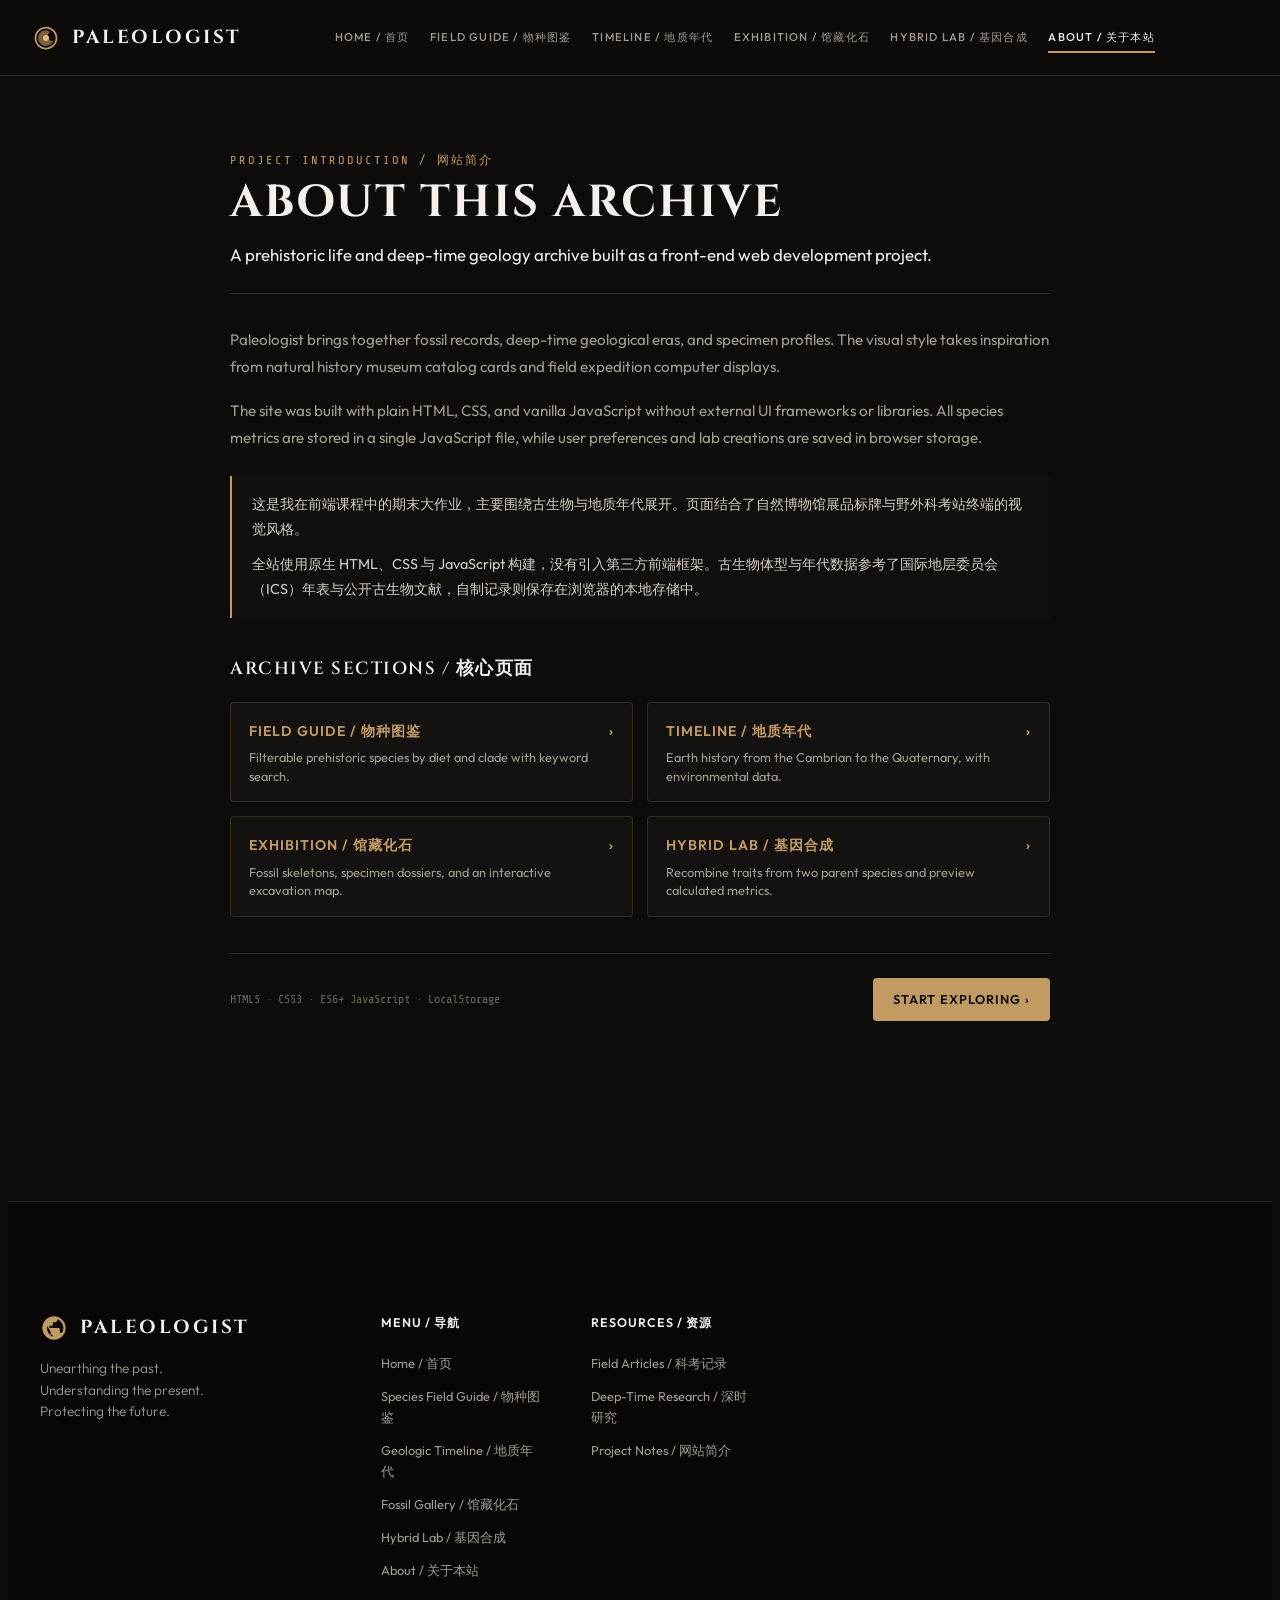
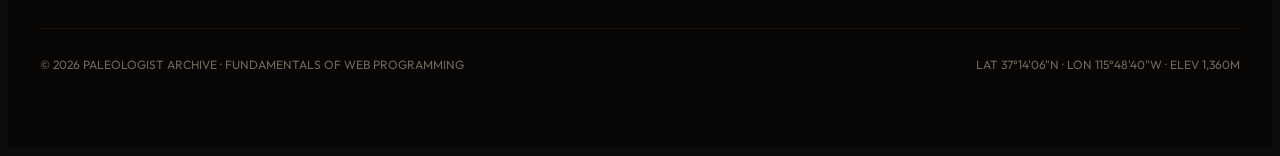
==== about.html @ 62bb0c53 "feat: add about page and update navigation across archive" ====
<!DOCTYPE html>
<html lang="en" data-page="about">
<head>
    <meta charset="UTF-8">
    <meta name="viewport" content="width=device-width, initial-scale=1.0, viewport-fit=cover">
    <meta name="description" content="PALEOLOGIST | About This Archive. A simple introduction to the prehistoric life archive project.">
    <title>PALEOLOGIST | About / 关于本站</title>
    <link rel="preconnect" href="https://fonts.googleapis.com">
    <link rel="preconnect" href="https://fonts.gstatic.com" crossorigin>
    <link href="https://fonts.googleapis.com/css2?family=Cinzel:wght@400;600;700;900&family=Outfit:wght@300;400;500;600;700&family=Share+Tech+Mono&display=swap" rel="stylesheet">
    <link rel="stylesheet" href="assets/css/site.css">
    <script src="assets/js/site.js" defer></script>
    <style>
        .pl-about-wrap {
            max-width: 820px;
            margin: 0 auto;
            padding: 40px 0 60px;
        }

        .pl-about-header {
            margin-bottom: 32px;
            padding-bottom: 24px;
            border-bottom: 1px solid var(--pl-border);
        }

        .pl-about-kicker {
            font-family: var(--font-mono);
            font-size: 0.76rem;
            color: var(--pl-gold);
            letter-spacing: 2px;
            text-transform: uppercase;
            margin-bottom: 8px;
        }

        .pl-about-title {
            font-family: var(--font-display);
            font-size: clamp(2rem, 4vw, 2.8rem);
            font-weight: 700;
            letter-spacing: 2px;
            color: var(--pl-text);
            margin: 0 0 12px;
            line-height: 1.15;
        }

        .pl-about-lead {
            font-family: var(--font-ui);
            font-size: 1.05rem;
            line-height: 1.7;
            color: var(--pl-text);
            margin: 0;
        }

        .pl-about-body {
            font-family: var(--font-ui);
            font-size: 0.95rem;
            line-height: 1.8;
            color: var(--pl-text-muted);
            margin-bottom: 36px;
        }

        .pl-about-body p {
            margin: 0 0 16px;
        }

        .pl-about-body p:last-child {
            margin-bottom: 0;
        }

        .pl-about-zh-block {
            background: rgba(20, 18, 15, 0.6);
            border-left: 2px solid var(--pl-gold);
            padding: 16px 20px;
            margin: 24px 0;
            color: #d6cfc5;
            font-size: 0.9rem;
            line-height: 1.75;
        }

        .pl-about-zh-block p {
            margin: 0 0 10px;
        }

        .pl-about-zh-block p:last-child {
            margin-bottom: 0;
        }

        .pl-about-sections-title {
            font-family: var(--font-display);
            font-size: 1.1rem;
            font-weight: 600;
            letter-spacing: 1.5px;
            color: var(--pl-text);
            margin: 36px 0 16px;
            text-transform: uppercase;
        }

        .pl-about-links-grid {
            display: grid;
            grid-template-columns: repeat(2, 1fr);
            gap: 14px;
            margin-bottom: 36px;
        }

        .pl-about-link-row {
            display: block;
            padding: 16px 18px;
            background: var(--pl-surface);
            border: 1px solid var(--pl-border);
            border-radius: var(--pl-radius-sm);
            text-decoration: none;
            transition: border-color 0.2s ease, background 0.2s ease;
        }

        .pl-about-link-row:hover {
            border-color: var(--pl-gold);
            background: rgba(28, 24, 19, 0.9);
        }

        .pl-about-link-name {
            font-family: var(--font-ui);
            font-size: 0.88rem;
            font-weight: 600;
            color: var(--pl-gold);
            letter-spacing: 1px;
            margin-bottom: 4px;
            display: flex;
            align-items: center;
            justify-content: space-between;
        }

        .pl-about-link-desc {
            font-family: var(--font-ui);
            font-size: 0.8rem;
            color: var(--pl-text-muted);
            line-height: 1.45;
        }

        .pl-about-footnote {
            padding-top: 24px;
            border-top: 1px solid var(--pl-border);
            display: flex;
            justify-content: space-between;
            align-items: center;
            flex-wrap: wrap;
            gap: 16px;
            font-family: var(--font-mono);
            font-size: 0.75rem;
            color: var(--pl-text-dim);
        }

        .pl-about-action {
            display: inline-flex;
            align-items: center;
            gap: 8px;
            font-family: var(--font-ui);
            font-size: 0.8rem;
            font-weight: 600;
            letter-spacing: 1px;
            text-transform: uppercase;
            text-decoration: none;
            color: #0d0c0a;
            background: var(--pl-gold);
            padding: 10px 20px;
            border-radius: var(--pl-radius-sm);
            transition: background 0.2s ease;
        }

        .pl-about-action:hover {
            background: var(--pl-gold-light);
        }

        @media (max-width: 640px) {
            .pl-about-links-grid {
                grid-template-columns: 1fr;
            }
            .pl-about-wrap {
                padding: 24px 0 40px;
            }
        }
    </style>
</head>
<body class="pl-shell">

    <!-- GLOBAL HEADER -->
    <header class="pl-header">
        <div class="pl-header-inner">
            <a href="index.html" class="pl-logo">
                <svg class="pl-logo-icon" width="28" height="28" viewBox="0 0 32 32" fill="none" xmlns="http://www.w3.org/2000/svg">
                    <path d="M16 3C8.82 3 3 8.82 3 16s5.82 13 13 13 13-5.82 13-13S23.18 3 16 3zm0 24c-6.08 0-11-4.92-11-11s4.92-11 11-11 11 4.92 11 11-4.92 11-11 11z" fill="#c29b62"/>
                    <path d="M16 7c-4.97 0-9 4.03-9 9s4.03 9 9 9c3.86 0 7.12-2.44 8.36-5.89-.35.08-.71.13-1.09.13-2.9 0-5.27-2.36-5.27-5.24 0-1.74.85-3.28 2.16-4.23C19.78 8.1 17.98 7 16 7z" fill="#c29b62" opacity="0.6"/>
                    <circle cx="16" cy="16" r="3.5" fill="#e5b869"/>
                </svg>
                <span class="pl-logo-text">PALEOLOGIST</span>
            </a>

            <nav class="pl-nav" id="plNav" aria-label="Primary Navigation">
                <a href="index.html" class="pl-nav-link">HOME / 首页</a>
                <a href="field-guide.html" class="pl-nav-link">FIELD GUIDE / 物种图鉴</a>
                <a href="timescale.html" class="pl-nav-link">TIMELINE / 地质年代</a>
                <a href="gallery.html" class="pl-nav-link">EXHIBITION / 馆藏化石</a>
                <a href="form.html" class="pl-nav-link">HYBRID LAB / 基因合成</a>
                <a href="about.html" class="pl-nav-link active">ABOUT / 关于本站</a>
            </nav>

            <div class="pl-header-actions">
                <button class="pl-menu-toggle" id="plMenuToggle" aria-label="Toggle navigation">
                    <svg width="22" height="22" viewBox="0 0 24 24" fill="none" stroke="currentColor" stroke-width="2">
                        <path d="M3 12h18M3 6h18M3 18h18"/>
                    </svg>
                </button>
            </div>
        </div>
    </header>

    <!-- MAIN CONTENT -->
    <main class="pl-container" style="padding-top: 104px; padding-bottom: 84px;">
        <article class="pl-about-wrap">

            <header class="pl-about-header">
                <div class="pl-about-kicker">PROJECT INTRODUCTION / 网站简介</div>
                <h1 class="pl-about-title">ABOUT THIS ARCHIVE</h1>
                <p class="pl-about-lead">
                    A prehistoric life and deep-time geology archive built as a front-end web development project.
                </p>
            </header>

            <div class="pl-about-body">
                <p>
                    Paleologist brings together fossil records, deep-time geological eras, and specimen profiles. 
                    The visual style takes inspiration from natural history museum catalog cards and field expedition computer displays.
                </p>
                <p>
                    The site was built with plain HTML, CSS, and vanilla JavaScript without external UI frameworks or libraries. 
                    All species metrics are stored in a single JavaScript file, while user preferences and lab creations are saved in browser storage.
                </p>

                <div class="pl-about-zh-block">
                    <p>
                        这是我在前端课程中的期末大作业，主要围绕古生物与地质年代展开。页面结合了自然博物馆展品标牌与野外科考站终端的视觉风格。
                    </p>
                    <p>
                        全站使用原生 HTML、CSS 与 JavaScript 构建，没有引入第三方前端框架。古生物体型与年代数据参考了国际地层委员会（ICS）年表与公开古生物文献，自制记录则保存在浏览器的本地存储中。
                    </p>
                </div>

                <div class="pl-about-sections-title">ARCHIVE SECTIONS / 核心页面</div>

                <div class="pl-about-links-grid">
                    <a href="field-guide.html" class="pl-about-link-row">
                        <div class="pl-about-link-name">
                            <span>FIELD GUIDE / 物种图鉴</span>
                            <span>›</span>
                        </div>
                        <div class="pl-about-link-desc">
                            Filterable prehistoric species by diet and clade with keyword search.
                        </div>
                    </a>

                    <a href="timescale.html" class="pl-about-link-row">
                        <div class="pl-about-link-name">
                            <span>TIMELINE / 地质年代</span>
                            <span>›</span>
                        </div>
                        <div class="pl-about-link-desc">
                            Earth history from the Cambrian to the Quaternary, with environmental data.
                        </div>
                    </a>

                    <a href="gallery.html" class="pl-about-link-row">
                        <div class="pl-about-link-name">
                            <span>EXHIBITION / 馆藏化石</span>
                            <span>›</span>
                        </div>
                        <div class="pl-about-link-desc">
                            Fossil skeletons, specimen dossiers, and an interactive excavation map.
                        </div>
                    </a>

                    <a href="form.html" class="pl-about-link-row">
                        <div class="pl-about-link-name">
                            <span>HYBRID LAB / 基因合成</span>
                            <span>›</span>
                        </div>
                        <div class="pl-about-link-desc">
                            Recombine traits from two parent species and preview calculated metrics.
                        </div>
                    </a>
                </div>

                <div class="pl-about-footnote">
                    <div>
                        HTML5 · CSS3 · ES6+ JavaScript · LocalStorage
                    </div>
                    <a href="field-guide.html" class="pl-about-action">
                        START EXPLORING ›
                    </a>
                </div>
            </div>

        </article>
    </main>

    <!-- GLOBAL FOOTER -->
    <footer class="pl-footer">
        <div class="pl-container">
            <div class="pl-footer-grid">
                <!-- Brand Column -->
                <div class="pl-footer-brand-col">
                    <a class="pl-brand" href="index.html">
                        <svg class="pl-brand-icon" viewBox="0 0 24 24" fill="currentColor">
                            <path d="M12 2C6.48 2 2 6.48 2 12s4.48 10 10 10 10-4.48 10-10S17.52 2 12 2zm1 17.93c-3.95-.49-7-3.85-7-7.93 0-.62.08-1.21.21-1.79L9 15v1c0 1.1.9 2 2 2v1.93zm6.9-2.54c-.26-.81-1-1.39-1.9-1.39h-1v-3c0-.55-.45-1-1-1H8v-2h2c.55 0 1-.45 1-1V7h2c1.1 0 2-.9 2-2v-.41c2.93 1.19 5 4.06 5 7.41 0 2.08-.8 3.97-2.1 5.39z"/>
                        </svg>
                        <span class="pl-brand-name">PALEOLOGIST</span>
                    </a>
                    <p class="pl-footer-tagline">
                        Unearthing the past.<br>
                        Understanding the present.<br>
                        Protecting the future.
                    </p>
                </div>

                <!-- Menu Column -->
                <div>
                    <div class="pl-footer-heading">MENU / 导航</div>
                    <ul class="pl-footer-list">
                        <li><a href="index.html">Home / 首页</a></li>
                        <li><a href="field-guide.html">Species Field Guide / 物种图鉴</a></li>
                        <li><a href="timescale.html">Geologic Timeline / 地质年代</a></li>
                        <li><a href="gallery.html">Fossil Gallery / 馆藏化石</a></li>
                        <li><a href="form.html">Hybrid Lab / 基因合成</a></li>
                        <li><a href="about.html">About / 关于本站</a></li>
                    </ul>
                </div>

                <!-- Resources Column -->
                <div>
                    <div class="pl-footer-heading">RESOURCES / 资源</div>
                    <ul class="pl-footer-list">
                        <li><a href="field-guide.html">Field Articles / 科考记录</a></li>
                        <li><a href="timescale.html">Deep-Time Research / 深时研究</a></li>
                        <li><a href="about.html">Project Notes / 网站简介</a></li>
                    </ul>
                </div>

                <!-- Fossil Art Column -->
                <div class="pl-footer-art-col">
                    <svg class="pl-footer-skull" viewBox="0 0 100 80" fill="none" stroke="currentColor" stroke-width="1.2" stroke-linecap="round" stroke-linejoin="round" style="color:var(--pl-gold);">
                        <path d="M8,34 C6,26 10,18 18,12 C26,7 38,4 50,4 C62,4 72,6 80,12 C88,18 93,28 94,38 L94,42 L8,42 C6,40 6,36 8,34 Z"/>
                        <path d="M92,46 C90,54 84,62 74,68 C64,74 50,76 38,76 C26,76 14,68 8,58 C5,52 5,48 5,46"/>
                        <ellipse cx="60" cy="22" rx="9" ry="10"/>
                        <ellipse cx="38" cy="24" rx="6" ry="8"/>
                        <ellipse cx="80" cy="24" rx="5" ry="7"/>
                        <ellipse cx="16" cy="22" rx="3.5" ry="4.5"/>
                        <path d="M14,42 L16,53 L19,42 L23,55 L27,42 L30,53 L33,42 L37,55 L41,42 L44,52 L47,42"/>
                        <path d="M12,46 L15,36 L18,46 L22,33 L26,46 L30,35 L34,46 L38,34 L42,46 L46,38 L50,46"/>
                        <line x1="68" y1="30" x2="72" y2="42" opacity="0.6"/>
                        <path d="M48,6 C51,2 55,3 58,6" stroke-width="1.6"/>
                        <path d="M93,42 C95,44 95,46 93,46" opacity="0.5"/>
                    </svg>
                </div>
            </div>

            <div class="pl-footer-bottom">
                <span>© 2026 PALEOLOGIST ARCHIVE · FUNDAMENTALS OF WEB PROGRAMMING</span>
                <span>LAT 37°14'06"N · LON 115°48'40"W · ELEV 1,360M</span>
            </div>
        </div>
    </footer>

</body>
</html>
---- assets/css/site.css ----
@import url('https://fonts.googleapis.com/css2?family=Cinzel:wght@400;600;700;900&family=Outfit:wght@300;400;500;600;700&family=Share+Tech+Mono&family=Orbitron:wght@400;700;900&display=swap');

:root{
  --cls-carnivore: #e74c3c;
  --cls-herbivore: #27ae60;
  --cls-pterosaur: #f1c40f;
  --cls-amphibian: #00d2d3;
  --cls-aquatic: #0984e3;
  --cls-cenozoic: #a29bfe;
  --cls-hybrid: #e84393;
}

html, body {
  overflow-x: hidden;
  max-width: 100vw;
}

/* ===== INDEX PAGE ===== */
html[data-page="index"]{
            --bg-deep: #11100d;
            --grid-line: rgba(216, 188, 134, 0.04);
            --ingen-green: #c8a36a;
            --ingen-green-dim: #5a4428;
            --ingen-green-glow: rgba(200, 163, 106, 0.18);
            --ingen-panel: rgba(25, 22, 17, 0.84);
            --ingen-text: #d9c8a0;
            --text-main: #efe7d4;
            --error-red: #a93a2c;
            --error-glow: rgba(169, 58, 44, 0.28);
            --amber: #b9874f;
            --blood: #a13a2d;
            --sage: #71906f;
            --line-soft: rgba(199, 168, 112, 0.18);
        }

        html[data-page="index"] *{ box-sizing: border-box; }
        html[data-page="index"] body{
            margin: 0;
            padding: 0;
            min-height: 100vh;
            color: var(--text-main);
            font-family: 'Share Tech Mono', 'Courier New', monospace;
            overflow-x: hidden;
            background:
                radial-gradient(circle at 72% 12%, rgba(200, 163, 106, 0.13), transparent 24%),
                radial-gradient(circle at 18% 76%, rgba(91, 47, 31, 0.24), transparent 28%),
                linear-gradient(180deg, rgba(17, 16, 13, 0.48), rgba(12, 11, 9, 0.94)),
                #11100d;
        }

        /* CRT scanlines */
        html[data-page="index"] body::after{
            content:''; position:fixed; inset:0; z-index:9999; pointer-events:none;
            background:repeating-linear-gradient(0deg,rgba(0,0,0,0.16) 0,rgba(0,0,0,0.16) 1px,transparent 1px,transparent 3px);
        }
        html[data-page="index"] body::before{
            content:''; position:fixed; inset:0; z-index:9998; pointer-events:none;
            background:
                linear-gradient(var(--grid-line) 1px, transparent 1px),
                linear-gradient(90deg, var(--grid-line) 1px, transparent 1px),
                radial-gradient(ellipse at center, transparent 52%, rgba(0,0,0,0.58) 100%);
            background-size: 42px 42px, 42px 42px, auto;
        }

        html[data-page="index"] .site-shell{
            min-height: 100vh;
            position: relative;
            z-index: 10;
        }
        html[data-page="index"] .site-shell::before{
            content: '';
            position: absolute;
            inset: 0 0 auto 0;
            height: 92vh;
            pointer-events: none;
            background:
                linear-gradient(90deg, rgba(17, 15, 12, 0.96) 0%, rgba(17, 15, 12, 0.66) 38%, rgba(17, 15, 12, 0.3) 64%, rgba(17, 15, 12, 0.9) 100%),
                linear-gradient(180deg, rgba(61, 44, 28, 0.16) 0%, #11100d 100%),
                url("../../assets/images/originals/trex.jpg");
            background-size: cover;
            background-position: center 26%;
            filter: sepia(0.18) saturate(0.88) contrast(1.08) brightness(0.86);
        }
        html[data-page="index"] .site-shell::after{
            content: '';
            position: absolute;
            top: 0;
            right: 28%;
            width: 1px;
            height: 100vh;
            background: linear-gradient(transparent, rgba(200, 163, 106, 0.34), transparent);
            opacity: 0.7;
        }

        html[data-page="index"] .topbar{
            display: flex;
            justify-content: space-between;
            align-items: center;
            gap: 20px;
            width: min(1440px, calc(100vw - 48px));
            margin: 0 auto;
            padding: 24px 0 18px;
            position: relative;
            z-index: 4;
            border-bottom: 1px solid rgba(199, 168, 112, 0.18);
        }
        html[data-page="index"] .brand-mark{
            color: #efe7d4;
            font-family: 'Orbitron', sans-serif;
            font-size: 0.95rem;
            font-weight: 900;
            letter-spacing: 3px;
            text-decoration: none;
            text-transform: uppercase;
        }
        html[data-page="index"] .brand-mark span{ color: var(--ingen-green); }
        html[data-page="index"] .top-links{
            display: flex;
            gap: 10px;
            flex-wrap: wrap;
            justify-content: flex-end;
        }
        html[data-page="index"] .top-links a,
        html[data-page="index"] .ghost-btn,
        html[data-page="index"] .inline-link{
            color: var(--ingen-text);
            border: 1px solid rgba(199, 168, 112, 0.25);
            text-decoration: none;
            padding: 10px 14px;
            font-size: 0.7rem;
            letter-spacing: 2px;
            text-transform: uppercase;
            background: rgba(20, 17, 13, 0.5);
            transition: border-color 0.25s, background 0.25s, color 0.25s, transform 0.25s;
        }
        html[data-page="index"] .top-links a:hover,
        html[data-page="index"] .ghost-btn:hover,
        html[data-page="index"] .inline-link:hover{
            border-color: var(--ingen-green);
            color: #fff6df;
            background: var(--ingen-green-glow);
            transform: translateY(-1px);
        }

        html[data-page="index"] main{
            position: relative;
            z-index: 3;
        }
        html[data-page="index"] .hero-grid{
            width: min(1440px, calc(100vw - 48px));
            min-height: calc(100vh - 86px);
            margin: 0 auto;
            padding: 64px 0 50px;
            display: grid;
            grid-template-columns: minmax(0, 1fr) 420px;
            gap: 44px;
            align-items: center;
            position: relative;
        }
        html[data-page="index"] .hero-copy{
            max-width: 720px;
            padding-top: 22px;
        }
        html[data-page="index"] .eyebrow,
        html[data-page="index"] .section-kicker{
            color: var(--ingen-green);
            font-size: 0.7rem;
            letter-spacing: 3px;
            text-transform: uppercase;
        }
        html[data-page="index"] .hero-title{
            margin: 14px 0 0;
            color: #efe6d0;
            font-family: 'Orbitron', sans-serif;
            font-size: clamp(4.5rem, 10vw, 10.5rem);
            line-height: 0.82;
            letter-spacing: 0;
            text-transform: uppercase;
            text-shadow: 0 0 24px rgba(200, 163, 106, 0.13), 0 12px 50px #000;
        }
        html[data-page="index"] .hero-deck{
            max-width: 560px;
            color: #d3c6aa;
            font-size: 0.98rem;
            line-height: 1.8;
            margin: 24px 0 0;
        }
        html[data-page="index"] .hero-actions{
            display: flex;
            flex-wrap: wrap;
            gap: 12px;
            margin-top: 30px;
        }
        html[data-page="index"] .primary-btn{
            color: #ead9b7;
            background: rgba(20, 17, 13, 0.58);
            border: 1px solid rgba(200, 163, 106, 0.78);
            text-decoration: none;
            padding: 14px 22px;
            font-size: 0.82rem;
            font-weight: bold;
            letter-spacing: 2px;
            text-transform: uppercase;
            box-shadow: inset 0 1px 0 rgba(255, 244, 213, 0.08), 0 0 26px rgba(200, 163, 106, 0.12);
            transition: filter 0.25s, transform 0.25s;
        }
        html[data-page="index"] .hero-actions .primary-btn,
        html[data-page="index"] .hero-actions .ghost-btn{
            flex: 0 1 430px;
            min-height: 72px;
            display: inline-flex;
            align-items: center;
            justify-content: center;
            padding: 0 28px;
            font-size: 0.82rem;
            line-height: 1.2;
            text-align: center;
        }
        html[data-page="index"] .primary-btn:hover,
        html[data-page="index"] .submit-btn:hover{
            filter: brightness(1.08);
            transform: translateY(-1px);
        }
        html[data-page="index"] .hero-feed{
            position: absolute;
            right: 468px;
            bottom: 82px;
            display: grid;
            gap: 10px;
            width: 200px;
            color: rgba(217, 200, 160, 0.84);
            font-size: 0.7rem;
            letter-spacing: 1px;
            text-transform: uppercase;
        }
        html[data-page="index"] .hero-feed span{
            border-left: 1px solid var(--ingen-green);
            padding-left: 12px;
            background: linear-gradient(90deg, rgba(200, 163, 106, 0.08), transparent);
        }

        html[data-page="index"] .archive-strip{
            width: min(1440px, calc(100vw - 48px));
            margin: -22px auto 34px;
            display: grid;
            grid-template-columns: repeat(4, minmax(0, 1fr));
            gap: 10px;
            position: relative;
            z-index: 3;
        }
        html[data-page="index"] .archive-stat{
            min-height: 104px;
            padding: 18px;
            border: 1px solid rgba(199, 168, 112, 0.18);
            background: linear-gradient(135deg, rgba(200, 163, 106, 0.09), rgba(0, 0, 0, 0.24)), rgba(27, 23, 18, 0.86);
        }
        html[data-page="index"] .archive-stat strong{
            display: block;
            color: var(--ingen-green);
            font-family: 'Orbitron', sans-serif;
            font-size: 1.5rem;
            line-height: 1;
            margin-bottom: 12px;
        }
        html[data-page="index"] .archive-stat span{
            color: #b8a985;
            font-size: 0.7rem;
            letter-spacing: 1px;
            text-transform: uppercase;
        }

        html[data-page="index"] .portal-container{
            width: 100%;
            background:
                linear-gradient(135deg, rgba(200, 163, 106, 0.09), transparent 34%),
                rgba(25, 22, 17, 0.9);
            border: 1px solid rgba(200, 163, 106, 0.44);
            box-shadow: 0 0 0 1px rgba(200, 163, 106, 0.05), 0 28px 80px rgba(0, 0, 0, 0.54);
            padding: 30px;
            position: relative;
            z-index: 10;
            transition: all 0.3s;
            backdrop-filter: blur(16px);
        }
        html[data-page="index"] .portal-container::before,
        html[data-page="index"] .portal-container::after{
            content: '';
            position: absolute;
            width: 54px;
            height: 54px;
            pointer-events: none;
        }
        html[data-page="index"] .portal-container::before{
            top: 10px;
            left: 10px;
            border-top: 1px solid var(--ingen-green);
            border-left: 1px solid var(--ingen-green);
        }
        html[data-page="index"] .portal-container::after{
            right: 10px;
            bottom: 10px;
            border-right: 1px solid var(--ingen-green);
            border-bottom: 1px solid var(--ingen-green);
        }
        html[data-page="index"] .portal-header{
            text-align: left;
            margin-bottom: 24px;
            border-bottom: 1px solid rgba(200, 163, 106, 0.24);
            padding-bottom: 18px;
        }
        html[data-page="index"] .portal-logo{
            color: #efe7d4;
            font-family: 'Orbitron', sans-serif;
            font-size: 2rem;
            font-weight: 900;
            letter-spacing: 4px;
            margin-bottom: 7px;
            text-shadow: 0 0 15px var(--ingen-green-glow);
        }
        html[data-page="index"] .portal-logo span{ color: var(--ingen-green); }
        html[data-page="index"] .portal-subtitle{
            color: var(--ingen-text);
            font-size: 0.7rem;
            letter-spacing: 2px;
            line-height: 1.6;
            text-transform: uppercase;
            opacity: 0.78;
        }
        html[data-page="index"] .form-group{
            margin-bottom: 19px;
            position: relative;
        }
        html[data-page="index"] .compact-field{
            margin-bottom: 14px;
        }
        html[data-page="index"] .form-label{
            display: block;
            color: var(--ingen-text);
            font-size: 0.72rem;
            letter-spacing: 1px;
            margin-bottom: 8px;
            text-transform: uppercase;
        }
        html[data-page="index"] .form-input,
        html[data-page="index"] .form-select{
            width: 100%;
            min-height: 46px;
            background: rgba(12, 10, 8, 0.58);
            border: 1px solid rgba(199, 168, 112, 0.22);
            color: #fff6df;
            padding: 12px 14px;
            font-family: inherit;
            font-size: 0.88rem;
            letter-spacing: 1px;
            outline: none;
            transition: border-color 0.3s, box-shadow 0.3s, background 0.3s;
        }
        html[data-page="index"] .form-input:focus,
        html[data-page="index"] .form-select:focus{
            border-color: var(--ingen-green);
            background: rgba(12, 10, 8, 0.76);
            box-shadow: 0 0 16px var(--ingen-green-glow);
        }
        html[data-page="index"] .form-input.input-error{
            border-color: var(--error-red);
            box-shadow: 0 0 12px var(--error-glow);
        }
        html[data-page="index"] .error-message{
            color: var(--error-red);
            display: none;
            font-size: 0.7rem;
            letter-spacing: 1px;
            margin-top: 6px;
            text-transform: uppercase;
        }
        html[data-page="index"] .submit-btn{
            width: 100%;
            margin-top: 12px;
            padding: 16px;
            color: #fff1cc;
            background: linear-gradient(180deg, rgba(61, 42, 27, 0.92), rgba(35, 26, 19, 0.92));
            border: 1px solid rgba(200, 163, 106, 0.78);
            box-shadow: inset 0 1px 0 rgba(255, 244, 213, 0.08), 0 0 24px rgba(200, 163, 106, 0.14);
            cursor: pointer;
            font-family: var(--font-ui);
            font-size: 0.85rem;
            font-weight: 600;
            letter-spacing: 0.12em;
            text-transform: uppercase;
            transition: filter 0.25s, transform 0.25s;
        }

        /* Banner strip */
        html[data-page="index"] .caution-strip{
            background: repeating-linear-gradient(45deg, rgba(84, 57, 26, 0.36), rgba(84, 57, 26, 0.36) 10px, rgba(32, 26, 18, 0.34) 10px, rgba(32, 26, 18, 0.34) 20px);
            border: 1px solid rgba(215, 168, 92, 0.46);
            color: #e7c784;
            padding: 8px 15px;
            font-size: 0.7rem;
            letter-spacing: 2px;
            text-align: center;
            margin-bottom: 24px;
            text-transform: uppercase;
        }

        html[data-page="index"] .specimen-index,
        html[data-page="index"] .era-console,
        html[data-page="index"] .field-panels,
        html[data-page="index"] .closing-cta{
            width: min(1440px, calc(100vw - 48px));
            margin: 0 auto;
            position: relative;
            z-index: 3;
        }
        html[data-page="index"] .section-heading{
            display: flex;
            align-items: end;
            justify-content: space-between;
            gap: 24px;
            margin: 14px 0 22px;
        }
        html[data-page="index"] h2{
            margin: 0;
            color: #efe7d4;
            font-family: 'Orbitron', sans-serif;
            font-size: clamp(2rem, 4.5vw, 5.6rem);
            line-height: 0.95;
            letter-spacing: 0;
            text-transform: uppercase;
        }
        html[data-page="index"] .specimen-index{
            padding: 70px 0 46px;
        }
        html[data-page="index"] .specimen-stage{
            display: grid;
            grid-template-columns: minmax(0, 1.35fr) repeat(2, minmax(0, 0.82fr));
            grid-auto-rows: 270px;
            gap: 12px;
        }
        html[data-page="index"] .specimen-tile{
            border: 1px solid rgba(199, 168, 112, 0.18);
            background: #17130f;
            overflow: hidden;
            position: relative;
        }
        html[data-page="index"] .specimen-tile.large{
            grid-row: span 2;
        }
        html[data-page="index"] .specimen-tile img{
            width: 100%;
            height: 100%;
            object-fit: cover;
            display: block;
            opacity: 0.88;
            filter: sepia(0.16) saturate(0.9) contrast(1.08) brightness(0.88);
            transition: transform 0.5s, opacity 0.5s;
        }
        html[data-page="index"] .specimen-tile.marine img{
            object-fit: contain;
            background: #071018;
        }
        html[data-page="index"] .specimen-tile.marine:hover img{
            transform: none;
        }
        html[data-page="index"] .specimen-tile:hover img{
            transform: scale(1.035);
            opacity: 1;
        }
        html[data-page="index"] .specimen-tile::after{
            content: '';
            position: absolute;
            inset: 0;
            background: linear-gradient(180deg, transparent 42%, rgba(0, 0, 0, 0.86));
            pointer-events: none;
        }
        html[data-page="index"] .specimen-caption{
            position: absolute;
            left: 16px;
            right: 16px;
            bottom: 14px;
            z-index: 2;
            color: #fff3d8;
            text-shadow: 0 2px 12px #000;
            text-transform: uppercase;
        }
        html[data-page="index"] .specimen-caption b{
            display: block;
            font-family: 'Orbitron', sans-serif;
            font-size: 0.96rem;
            letter-spacing: 1px;
            margin-bottom: 5px;
        }
        html[data-page="index"] .specimen-caption span{
            color: #c3b491;
            font-size: 0.7rem;
            letter-spacing: 1px;
        }

        html[data-page="index"] .era-console{
            padding: 56px 0;
        }
        html[data-page="index"] .era-panel{
            min-height: 430px;
            padding: 34px;
            display: grid;
            grid-template-columns: 0.72fr 1fr;
            gap: 34px;
            align-items: center;
            border: 1px solid rgba(199, 168, 112, 0.18);
            background:
                linear-gradient(90deg, rgba(20, 17, 13, 0.94), rgba(20, 17, 13, 0.38)),
                url("../images/generated/timeline-jurassic-v2.webp");
            background-size: cover;
            background-position: center;
        }
        html[data-page="index"] .era-panel p{
            max-width: 430px;
            color: #c9bb99;
            line-height: 1.8;
            margin: 18px 0 26px;
        }
        html[data-page="index"] .era-track{
            display: grid;
            grid-template-columns: repeat(4, minmax(0, 1fr));
            gap: 12px;
        }
        html[data-page="index"] .era-card{
            min-height: 260px;
            display: flex;
            flex-direction: column;
            justify-content: end;
            padding: 18px;
            border: 1px solid rgba(199, 168, 112, 0.18);
            background:
                linear-gradient(180deg, rgba(0, 0, 0, 0.1), rgba(0, 0, 0, 0.82)),
                rgba(28, 23, 17, 0.8);
        }
        html[data-page="index"] .era-card span{
            color: var(--ingen-green);
            font-size: 0.7rem;
            letter-spacing: 1px;
            text-transform: uppercase;
        }
        html[data-page="index"] .era-card b{
            color: #fff3d8;
            font-family: 'Orbitron', sans-serif;
            font-size: 0.9rem;
            line-height: 1.35;
            margin-top: 8px;
            text-transform: uppercase;
        }
        html[data-page="index"] .era-card.active{
            border-color: var(--amber);
            box-shadow: 0 0 28px rgba(185, 135, 79, 0.24);
        }
        html[data-page="index"] .triassic{ background-image: linear-gradient(180deg, rgba(0,0,0,0.18), rgba(0,0,0,0.84)), url("../images/generated/timeline-triassic-v2.webp"); background-size: cover; background-position: center; }
        html[data-page="index"] .jurassic{ background-image: linear-gradient(180deg, rgba(0,0,0,0.18), rgba(0,0,0,0.84)), url("../images/generated/timeline-jurassic-v2.webp"); background-size: cover; background-position: center; }
        html[data-page="index"] .cretaceous{ background-image: linear-gradient(180deg, rgba(0,0,0,0.18), rgba(0,0,0,0.84)), url("../images/generated/timeline-cretaceous-v2.webp"); background-size: cover; background-position: center; }
        html[data-page="index"] .cenozoic{ background-image: linear-gradient(180deg, rgba(0,0,0,0.18), rgba(0,0,0,0.84)), url("../images/generated/timeline-cenozoic-v2.webp"); background-size: cover; background-position: center; }
        html[data-page="index"] .triassic,
        html[data-page="index"] .jurassic,
        html[data-page="index"] .cretaceous,
        html[data-page="index"] .cenozoic{
            background-size: cover, contain;
            background-position: center, center top;
            background-repeat: no-repeat;
            background-color: #15110d;
        }

        html[data-page="index"] .field-panels{
            padding: 50px 0;
            display: grid;
            grid-template-columns: repeat(3, 1fr);
            gap: 14px;
        }
        html[data-page="index"] .field-panel{
            min-height: 180px;
            padding: 22px;
            border: 1px solid rgba(199, 168, 112, 0.18);
            background: linear-gradient(135deg, rgba(200, 163, 106, 0.09), rgba(0, 0, 0, 0.24)), rgba(29, 24, 18, 0.9);
        }
        html[data-page="index"] .field-panel b{
            display: block;
            color: #fff3d8;
            font-family: 'Orbitron', sans-serif;
            font-size: 0.9rem;
            letter-spacing: 1px;
            margin-bottom: 12px;
            text-transform: uppercase;
        }
        html[data-page="index"] .field-panel span{
            color: #bcae8d;
            font-size: 0.78rem;
            line-height: 1.7;
        }
        html[data-page="index"] .accent-panel{
            border-color: rgba(169, 58, 44, 0.48);
            background: linear-gradient(135deg, rgba(169, 58, 44, 0.16), rgba(0, 0, 0, 0.22)), rgba(31, 18, 14, 0.92);
        }

        html[data-page="index"] .closing-cta{
            margin-bottom: 44px;
            min-height: 430px;
            padding: 48px;
            display: flex;
            flex-direction: column;
            justify-content: end;
            border: 1px solid rgba(199, 168, 112, 0.18);
            background:
                linear-gradient(90deg, rgba(20, 17, 13, 0.94), rgba(20, 17, 13, 0.28)),
                url("../../assets/images/originals/mosasaurus.jpg");
            background-size: cover, auto 100%;
            background-position: center, right center;
            background-repeat: no-repeat;
            background-color: #071018;
        }
        html[data-page="index"] .closing-cta h2{
            max-width: 980px;
            margin-top: 14px;
        }

        /* Success screen overlay */
        html[data-page="index"] .access-overlay{
            position: fixed;
            inset: 0;
            background:
                radial-gradient(circle at 24% 32%, rgba(200, 163, 106, 0.14), transparent 30%),
                #000;
            z-index: 2000;
            display: none;
            flex-direction: column;
            justify-content: center;
            align-items: flex-start;
            padding: 80px;
        }
        html[data-page="index"] .access-overlay.active{
            display: flex;
        }
        html[data-page="index"] .access-title{
            font-family: 'Orbitron', sans-serif;
            font-size: 2.5rem;
            font-weight: 900;
            color: var(--ingen-green);
            letter-spacing: 4px;
            margin-bottom: 30px;
            text-shadow: 0 0 30px var(--ingen-green-glow);
            animation: index-textFlicker 1.5s infinite;
        }
        @keyframes index-textFlicker {
            0%, 93%, 100% { opacity: 1; }
            95%, 98% { opacity: 0.45; }
        }
        html[data-page="index"] .boot-console{
            color: var(--ingen-green);
            font-size: 0.85rem;
            line-height: 2.2;
            max-width: 600px;
        }
        html[data-page="index"] .boot-row{
            display: block;
            opacity: 0;
            animation: index-rowFade 0.1s forwards;
        }
        @keyframes index-rowFade { to { opacity: 1; } }
        html[data-page="index"] .cursor{
            display: inline-block;
            width: 8px;
            height: 1.1em;
            background: var(--ingen-green);
            vertical-align: middle;
            margin-left: 5px;
            animation: index-cursorBlink 0.6s infinite;
        }
        @keyframes index-cursorBlink {
            0%, 49% { opacity: 1; }
            50%, 100% { opacity: 0; }
        }

        /* Theme Tint Modifications */
        html[data-page="index"] .theme-amber{
            --ingen-green: #ffb300;
            --ingen-green-dim: #805900;
            --ingen-green-glow: rgba(255,179,0,0.18);
            --ingen-text: #ffe082;
        }
        html[data-page="index"] .theme-red{
            --ingen-green: #ff3333;
            --ingen-green-dim: #800000;
            --ingen-green-glow: rgba(255,51,51,0.18);
            --ingen-text: #ff9999;
        }

        /* Paleo archive redesign */
        @media (max-width: 1100px){
            html[data-page="index"] .hero-grid,
            html[data-page="index"] .era-panel{
                grid-template-columns: 1fr;
            }
            html[data-page="index"] .hero-feed{
                display: none;
            }
            html[data-page="index"] .portal-container{
                max-width: 620px;
            }
            html[data-page="index"] .specimen-stage{
                grid-template-columns: repeat(2, minmax(0, 1fr));
            }
        }
        @media (max-width: 760px){
            html[data-page="index"] .topbar,
            html[data-page="index"] .hero-grid,
            html[data-page="index"] .archive-strip,
            html[data-page="index"] .specimen-index,
            html[data-page="index"] .era-console,
            html[data-page="index"] .field-panels,
            html[data-page="index"] .closing-cta{
                width: min(100vw - 32px, 1440px);
            }
            html[data-page="index"] .topbar{
                align-items: flex-start;
                flex-direction: column;
            }
            html[data-page="index"] .top-links{
                width: 100%;
                justify-content: flex-start;
            }
            html[data-page="index"] .top-links a{
                flex: 1 1 100%;
                text-align: center;
            }
            html[data-page="index"] .hero-grid{
                min-height: auto;
                padding: 44px 0 34px;
            }
            html[data-page="index"] .hero-title{
                font-size: clamp(3.1rem, 17vw, 5.2rem);
            }
            html[data-page="index"] .hero-actions,
            html[data-page="index"] .section-heading{
                align-items: stretch;
                flex-direction: column;
            }
            html[data-page="index"] .primary-btn,
            html[data-page="index"] .ghost-btn,
            html[data-page="index"] .inline-link{
                width: 100%;
                text-align: center;
            }
            html[data-page="index"] .portal-container,
            html[data-page="index"] .era-panel,
            html[data-page="index"] .closing-cta{
                padding: 22px;
            }
            html[data-page="index"] .specimen-stage,
            html[data-page="index"] .era-track,
            html[data-page="index"] .field-panels,
            html[data-page="index"] .archive-strip{
                grid-template-columns: 1fr;
            }
            html[data-page="index"] .specimen-stage{
                grid-auto-rows: 220px;
            }
            html[data-page="index"] .specimen-tile.large{
                grid-row: span 1;
            }
            html[data-page="index"] .era-card{
                min-height: 160px;
            }
            html[data-page="index"] .access-overlay{
                padding: 28px;
            }
            html[data-page="index"] .access-title{
                font-size: 1.6rem;
            }
        }
        @media (prefers-reduced-motion: reduce){
            html[data-page="index"] *, html[data-page="index"] *::before, html[data-page="index"] *::after{
                animation-duration: 0.01ms !important;
                animation-iteration-count: 1 !important;
                transition-duration: 0.01ms !important;
                scroll-behavior: auto !important;
            }
        }

/* ===== GALLERY PAGE ===== */
html:is([data-page="gallery"], [data-page="field-guide"]){
            --bg-deep: #101215;
            --grid-line: rgba(255, 255, 255, 0.03);
            --text-main: #dfe6e9; --card-bg: rgba(20, 22, 26, 0.9); --star-gold: #f1c40f;
        }

        html:is([data-page="gallery"], [data-page="field-guide"]) *{ box-sizing: border-box; }
        html:is([data-page="gallery"], [data-page="field-guide"]) body{
            margin: 0; padding: 0; background-color: var(--bg-deep); color: var(--text-main);
            font-family: 'Share Tech Mono', 'Courier New', monospace;
            min-height: 100vh; overflow-x: hidden;
            background-image: linear-gradient(var(--grid-line) 1px, transparent 1px), linear-gradient(90deg, var(--grid-line) 1px, transparent 1px);
            background-size: 40px 40px;
        }

        /* --- Header --- */
        html:is([data-page="gallery"], [data-page="field-guide"]) .console-header{ position: sticky; top: 0; z-index: 100; background: rgba(16, 18, 21, 0.98); border-bottom: 2px solid var(--cls-hybrid); padding: 15px 30px; box-shadow: 0 10px 30px rgba(0,0,0,0.8); }
        html:is([data-page="gallery"], [data-page="field-guide"]) .back-nav{ margin-bottom: 10px; }
        html:is([data-page="gallery"], [data-page="field-guide"]) .back-btn{ text-decoration: none; color: #666; font-size: 0.8rem; letter-spacing: 2px; border: 1px solid #333; padding: 6px 15px; transition: all 0.3s; display: inline-block; text-transform: uppercase; }
        html:is([data-page="gallery"], [data-page="field-guide"]) .back-btn:hover{ color: #fff; border-color: var(--cls-hybrid); background: rgba(214, 48, 49, 0.1); }
        html:is([data-page="gallery"], [data-page="field-guide"]) .sys-title{ font-size: 1.6rem; letter-spacing: 2px; color: #fff; margin-bottom: 15px;}
        html:is([data-page="gallery"], [data-page="field-guide"]) .sys-title span{ color: var(--cls-hybrid); font-weight: bold; }

        html:is([data-page="gallery"], [data-page="field-guide"]) .tools-row{ display: flex; gap: 15px; margin-bottom: 15px; }
        html:is([data-page="gallery"], [data-page="field-guide"]) .search-box{ flex: 1; background: rgba(0,0,0,0.5); border: 1px solid #444; color: #fff; padding: 10px 15px; font-family: inherit; font-size: 1rem; }
        html:is([data-page="gallery"], [data-page="field-guide"]) .sort-select{ background: #000; color: #fff; border: 1px solid #444; padding: 0 15px; font-family: inherit; cursor: pointer; }
        
        html:is([data-page="gallery"], [data-page="field-guide"]) .filter-group{ display: flex; gap: 8px; flex-wrap: wrap; }
        html:is([data-page="gallery"], [data-page="field-guide"]) .filter-btn{ background: rgba(255,255,255,0.05); border: 1px solid #444; color: #aaa; padding: 6px 14px; font-size: 0.85rem; cursor: pointer; border-radius: 4px; transition: 0.2s; }
        html:is([data-page="gallery"], [data-page="field-guide"]) .filter-btn.active{ color: #fff; border-color: #fff; box-shadow: 0 0 15px rgba(255,255,255,0.2); background: #333; }

        /* --- Sections --- */
        html:is([data-page="gallery"], [data-page="field-guide"]) .section-wrapper{ padding: 0 30px 40px 30px; }
        html:is([data-page="gallery"], [data-page="field-guide"]) .section-wrapper.hidden-section{ display: none !important; }
        html:is([data-page="gallery"], [data-page="field-guide"]) .section-title{ font-size: 1.4rem; border-left: 5px solid #fff; padding: 10px 15px; margin: 30px 0 20px 0; text-transform: uppercase; background: linear-gradient(90deg, rgba(255,255,255,0.05), transparent); }
        html:is([data-page="gallery"], [data-page="field-guide"]) .grid{ display: grid; grid-template-columns: repeat(auto-fill, minmax(260px, 1fr)); gap: 20px; }

        /* --- Card Styles --- */
        html:is([data-page="gallery"], [data-page="field-guide"]) .card{ background: var(--card-bg); border: 1px solid #333; height: 360px; display: flex; flex-direction: column; cursor: pointer; overflow: hidden; transition: 0.2s; position: relative; }
        html:is([data-page="gallery"], [data-page="field-guide"]) .card:hover{ transform: translateY(-5px); border-color: #777; box-shadow: 0 10px 30px rgba(0,0,0,0.5); }
        html:is([data-page="gallery"], [data-page="field-guide"]) .card.hidden{ display: none !important; }
        html:is([data-page="gallery"], [data-page="field-guide"]) .card-vis{ height: 60%; background: #000; display: flex; align-items: center; justify-content: center; border-bottom: 4px solid #333; position: relative; }
        html:is([data-page="gallery"], [data-page="field-guide"]) .card-img{ width: 100%; height: 100%; object-fit: contain; }
        html:is([data-page="gallery"], [data-page="field-guide"]) .class-icon{ position: absolute; top: 0; left: 0; padding: 5px 10px; font-size: 0.8rem; font-weight: bold; border-bottom: 1px solid #fff; border-right: 1px solid #fff; z-index: 2; }
        html:is([data-page="gallery"], [data-page="field-guide"]) .card-data{ padding: 15px; flex-grow: 1; display: flex; flex-direction: column; justify-content: space-between; }
        html:is([data-page="gallery"], [data-page="field-guide"]) .spec-code{ font-size: 0.7rem; color: #666; }
        html:is([data-page="gallery"], [data-page="field-guide"]) .spec-name{ font-size: 1.4rem; color: #fff; font-weight: bold; text-transform: uppercase; line-height: 1; margin: 5px 0; }
        html:is([data-page="gallery"], [data-page="field-guide"]) .spec-cn{ font-size: 0.85rem; color: #999; }
        html:is([data-page="gallery"], [data-page="field-guide"]) .spec-stats{ display: flex; justify-content: space-between; border-top: 1px solid rgba(255,255,255,0.1); padding-top: 10px; font-size: 0.7rem; color: #aaa; }

        /* --- Footer (Page Number) --- */
        html:is([data-page="gallery"], [data-page="field-guide"]) .page-footer{ position: fixed; bottom: 20px; right: 30px; font-size: 0.85rem; color: #444; letter-spacing: 2px; z-index: 50; pointer-events: none; text-transform: uppercase; }
        html:is([data-page="gallery"], [data-page="field-guide"]) .page-footer span{ color: #888; font-weight: bold; margin-left: 8px; }

        /* --- Modal & Alert --- */
        html:is([data-page="gallery"], [data-page="field-guide"]) .modal-overlay{ position: fixed; top: 0; left: 0; width: 100%; height: 100%; background: rgba(0,0,0,0.92); z-index: 1000; display: none; justify-content: center; align-items: center; backdrop-filter: blur(10px); }
        html:is([data-page="gallery"], [data-page="field-guide"]) .modal-overlay.active{ display: flex; }
        html:is([data-page="gallery"], [data-page="field-guide"]) .modal-window{ width: 1000px; max-height: 90vh; background: #0a0a0a; border: 1px solid #444; display: flex; overflow: hidden; position: relative; }
        html:is([data-page="gallery"], [data-page="field-guide"]) .modal-vis{ flex: 4; background: #000; display: flex; align-items: center; justify-content: center; border-right: 1px solid #333; }
        html:is([data-page="gallery"], [data-page="field-guide"]) .modal-img{ width: 100%; height: 100%; object-fit: contain; }
        html:is([data-page="gallery"], [data-page="field-guide"]) .modal-info{ flex: 3; padding: 40px; overflow-y: auto; }
        html:is([data-page="gallery"], [data-page="field-guide"]) .alert-screen{ position: fixed; top: 0; left: 0; width: 100%; height: 100%; background: rgba(214, 48, 49, 0.95); z-index: 2000; display: none; flex-direction: column; justify-content: center; align-items: center; text-align: center; animation: gallery-flashRed 1s infinite; }
        @keyframes gallery-flashRed { 0%, 100% { background: rgba(214, 48, 49, 0.9); } 50% { background: rgba(100, 0, 0, 0.9); } }

        /* Class Colors Application */
        html:is([data-page="gallery"], [data-page="field-guide"]) .card[data-class="hybrid"]{ border-top: 3px solid var(--cls-hybrid); } html:is([data-page="gallery"], [data-page="field-guide"]) .card[data-class="hybrid"] .class-icon{ background: var(--cls-hybrid); color: #fff; }
        html:is([data-page="gallery"], [data-page="field-guide"]) .card[data-class="carnivore"]{ border-top: 3px solid var(--cls-carnivore); } html:is([data-page="gallery"], [data-page="field-guide"]) .card[data-class="carnivore"] .class-icon{ background: var(--cls-carnivore); color: #fff; }
        html:is([data-page="gallery"], [data-page="field-guide"]) .card[data-class="herbivore"]{ border-top: 3px solid var(--cls-herbivore); } html:is([data-page="gallery"], [data-page="field-guide"]) .card[data-class="herbivore"] .class-icon{ background: var(--cls-herbivore); color: #fff; }
        html:is([data-page="gallery"], [data-page="field-guide"]) .card[data-class="pterosaur"]{ border-top: 3px solid var(--cls-pterosaur); } html:is([data-page="gallery"], [data-page="field-guide"]) .card[data-class="pterosaur"] .class-icon{ background: var(--cls-pterosaur); color: #000; }
        html:is([data-page="gallery"], [data-page="field-guide"]) .card[data-class="amphibian"]{ border-top: 3px solid var(--cls-amphibian); } html:is([data-page="gallery"], [data-page="field-guide"]) .card[data-class="amphibian"] .class-icon{ background: var(--cls-amphibian); color: #000; }
        html:is([data-page="gallery"], [data-page="field-guide"]) .card[data-class="aquatic"]{ border-top: 3px solid var(--cls-aquatic); } html:is([data-page="gallery"], [data-page="field-guide"]) .card[data-class="aquatic"] .class-icon{ background: var(--cls-aquatic); color: #fff; }
        html:is([data-page="gallery"], [data-page="field-guide"]) .card[data-class="cenozoic"]{ border-top: 3px solid var(--cls-cenozoic); } html:is([data-page="gallery"], [data-page="field-guide"]) .card[data-class="cenozoic"] .class-icon{ background: var(--cls-cenozoic); color: #000; }

    /* ── INGEN TERMINAL REDESIGN ──────────────────── */
    html:is([data-page="gallery"], [data-page="field-guide"]){
      --ingen-green: var(--ingen-green);
      --ingen-green-dim: var(--ingen-green-dim);
      --ingen-green-glow: var(--ingen-green-glow);
      --ingen-panel: #080b0d;
      --ingen-text: #a8d5a8;
      --ingen-text-dim: #3a5a3a;
      --ct-open:   #27ae60;
      --ct-fence:  #f1c40f;
      --ct-bunker: #e67e22;
      --ct-class:  #d63031;
    }

    /* CRT scanlines */
    html:is([data-page="gallery"], [data-page="field-guide"]) body::after{
      content:''; position:fixed; inset:0; z-index:9999; pointer-events:none;
      background:repeating-linear-gradient(0deg,rgba(0,0,0,0.15) 0,rgba(0,0,0,0.15) 1px,transparent 1px,transparent 3px);
    }
    html:is([data-page="gallery"], [data-page="field-guide"]) body::before{
      content:''; position:fixed; inset:0; z-index:9998; pointer-events:none;
      background:radial-gradient(ellipse at center, transparent 55%, rgba(0,0,0,0.55) 100%);
    }

    /* Boot overlay */
    html:is([data-page="gallery"], [data-page="field-guide"]) #boot-overlay{
      position:fixed; inset:0; z-index:8000; background:#000;
      display:flex; flex-direction:column; justify-content:center; align-items:flex-start;
      padding:80px; transition:opacity 0.8s;
    }
    html:is([data-page="gallery"], [data-page="field-guide"]) #boot-overlay.fade-out{ opacity:0; pointer-events:none; }
    html:is([data-page="gallery"], [data-page="field-guide"]) .boot-logo{
      font-family:'Orbitron',sans-serif; font-size:2.4rem; font-weight:900;
      color:var(--ingen-green); letter-spacing:4px; margin-bottom:36px;
      text-shadow:0 0 30px var(--ingen-green-glow);
    }
    html:is([data-page="gallery"], [data-page="field-guide"]) .boot-logo span{ color:#fff; }
    html:is([data-page="gallery"], [data-page="field-guide"]) #boot-text{ font-size:0.85rem; color:var(--ingen-green); line-height:2.2; max-width:600px; }
    html:is([data-page="gallery"], [data-page="field-guide"]) .boot-line{ display:block; opacity:0; animation:gallery-bootFade 0.1s forwards; }
    @keyframes gallery-bootFade { to { opacity:1; } }
    html:is([data-page="gallery"], [data-page="field-guide"]) #boot-cursor{
      display:inline-block; width:9px; height:1em; background:var(--ingen-green);
      vertical-align:middle; margin-left:4px; animation:gallery-cursorBlink 0.6s infinite;
    }
    @keyframes gallery-cursorBlink { 0%,49%{opacity:1} 50%,100%{opacity:0} }

    /* CLEARANCE BANNER */
    html:is([data-page="gallery"], [data-page="field-guide"]) .clearance-banner{
      background:repeating-linear-gradient(45deg,#1a0000 0,#1a0000 8px,#2a0000 8px,#2a0000 16px);
      border-bottom:2px solid #d63031; padding:6px 30px;
      display:flex; align-items:center; justify-content:space-between;
    }
    html:is([data-page="gallery"], [data-page="field-guide"]) .clearance-text{ font-size:0.7rem; letter-spacing:3px; color:#d63031; font-weight:bold; }
    html:is([data-page="gallery"], [data-page="field-guide"]) .clearance-id{ font-size:0.7rem; color:#7a2222; letter-spacing:2px; }

    /* PADDOCK STATUS SIDEBAR */
    html:is([data-page="gallery"], [data-page="field-guide"]) #paddock-board{
      position:fixed; right:0; top:0; width:220px; height:100vh;
      background:rgba(5,7,8,0.98); border-left:1px solid #0d1f0d;
      z-index:400; display:flex; flex-direction:column; overflow:hidden;
    }
    html:is([data-page="gallery"], [data-page="field-guide"]) .paddock-header{
      background:var(--ingen-green-glow); border-bottom:1px solid var(--ingen-green-dim);
      padding:12px 14px; font-family:'Orbitron',sans-serif;
      font-size: 0.7rem; font-weight:700; color:var(--ingen-green); letter-spacing:2px;
    }
    html:is([data-page="gallery"], [data-page="field-guide"]) .paddock-header .ph-sub{ font-size:0.7rem; color:#3a5a3a; margin-top:3px; }
    html:is([data-page="gallery"], [data-page="field-guide"]) .paddock-list{ flex:1; overflow-y:auto; padding:6px 0; }
    html:is([data-page="gallery"], [data-page="field-guide"]) .paddock-list::-webkit-scrollbar{ width:3px; }
    html:is([data-page="gallery"], [data-page="field-guide"]) .paddock-list::-webkit-scrollbar-thumb{ background:var(--ingen-green-dim); }
    html:is([data-page="gallery"], [data-page="field-guide"]) .paddock-item{
      padding:9px 14px; border-bottom:1px solid var(--ingen-green-glow); transition:background 0.3s;
    }
    html:is([data-page="gallery"], [data-page="field-guide"]) .paddock-item.breach{ animation:gallery-breachPulse 1s infinite; }
    @keyframes gallery-breachPulse { 0%,100%{background:rgba(214,48,49,0.08)} 50%{background:rgba(214,48,49,0.2)} }
    html:is([data-page="gallery"], [data-page="field-guide"]) .pi-top{ display:flex; align-items:center; gap:8px; margin-bottom:3px; }
    html:is([data-page="gallery"], [data-page="field-guide"]) .pi-led{
      width:7px; height:7px; border-radius:50%;
      background:var(--ingen-green); box-shadow:0 0 6px var(--ingen-green); flex-shrink:0;
      transition:all 0.3s;
    }
    html:is([data-page="gallery"], [data-page="field-guide"]) .paddock-item.breach .pi-led{
      background:#d63031; box-shadow:0 0 8px #d63031;
      animation:gallery-ledFlash 0.5s infinite;
    }
    @keyframes gallery-ledFlash { 0%,100%{opacity:1} 50%{opacity:0.2} }
    html:is([data-page="gallery"], [data-page="field-guide"]) .pi-name{ font-size:0.7rem; color:#a8d5a8; letter-spacing:1px; line-height:1.3; }
    html:is([data-page="gallery"], [data-page="field-guide"]) .pi-status{ font-size:0.7rem; letter-spacing:2px; color:var(--ingen-green); padding-left:15px; }
    html:is([data-page="gallery"], [data-page="field-guide"]) .paddock-item.breach .pi-status{ color:#d63031; font-weight:bold; }
    html:is([data-page="gallery"], [data-page="field-guide"]) .paddock-time{ font-size: 0.7rem; color:#3a5a3a; letter-spacing:1px; padding-left:15px; margin-top:2px; }
    html:is([data-page="gallery"], [data-page="field-guide"]) .paddock-footer{ border-top:1px solid var(--ingen-green-dim); padding:10px 14px; }
    html:is([data-page="gallery"], [data-page="field-guide"]) .system-clock{ font-size:0.7rem; color:#3a5a3a; letter-spacing:1px; text-align:center; }
    html:is([data-page="gallery"], [data-page="field-guide"]) .system-clock span{ color:var(--ingen-green); }

    /* PAGE WRAP */
    html:is([data-page="gallery"], [data-page="field-guide"]) .page-wrap{ margin-right:220px; }
    @media(max-width:1100px){ html:is([data-page="gallery"], [data-page="field-guide"]) #paddock-board{display:none;} html:is([data-page="gallery"], [data-page="field-guide"]) .page-wrap{margin-right:0;} }

    /* CONTAINMENT BADGES on cards */
    html:is([data-page="gallery"], [data-page="field-guide"]) .containment-badge{
      display:inline-block; font-size: 0.7rem; letter-spacing:1px;
      padding:2px 7px; border:1px solid; margin-top:5px; border-radius:2px;
    }
    html:is([data-page="gallery"], [data-page="field-guide"]) .ct-open{ color:#27ae60; border-color:#27ae60; background:rgba(39,174,96,0.07); }
    html:is([data-page="gallery"], [data-page="field-guide"]) .ct-fence{ color:#f1c40f; border-color:#f1c40f; background:rgba(241,196,15,0.07); }
    html:is([data-page="gallery"], [data-page="field-guide"]) .ct-bunker{ color:#e67e22; border-color:#e67e22; background:rgba(230,126,34,0.07); }
    html:is([data-page="gallery"], [data-page="field-guide"]) .ct-class{ color:#d63031; border-color:#d63031; background:rgba(214,48,49,0.07); animation:gallery-classFlicker 3s infinite; }
    @keyframes gallery-classFlicker { 0%,93%,100%{opacity:1} 95%,99%{opacity:0.5} }

    /* DNA scan hover */
    html:is([data-page="gallery"], [data-page="field-guide"]) .dna-overlay{
      position:absolute; bottom:0; left:0; right:0; padding:5px 8px;
      font-size: 0.7rem; color:var(--ingen-green-glow); letter-spacing:1px; line-height:1.8;
      background:linear-gradient(to top,rgba(0,0,0,0.85),transparent);
      opacity:0; transition:opacity 0.35s; pointer-events:none; word-break:break-all;
    }
    html:is([data-page="gallery"], [data-page="field-guide"]) .card:hover .dna-overlay{ opacity:1; }

    /* CARD enhancements */
    html:is([data-page="gallery"], [data-page="field-guide"]) .card[data-containment="open"]{ border-top-color:#27ae60; }
    html:is([data-page="gallery"], [data-page="field-guide"]) .card[data-containment="fence"]{ border-top-color:#f1c40f; }
    html:is([data-page="gallery"], [data-page="field-guide"]) .card[data-containment="bunker"]{ border-top-color:#e67e22; }
    html:is([data-page="gallery"], [data-page="field-guide"]) .card[data-containment="class"]{ border-top-color:#d63031; animation:gallery-cardThreat 4s infinite; }
    @keyframes gallery-cardThreat { 0%,100%{box-shadow:none} 50%{box-shadow:0 0 15px rgba(214,48,49,0.18)} }
    html:is([data-page="gallery"], [data-page="field-guide"]) .card:hover[data-containment="open"]{ box-shadow:0 8px 25px rgba(39,174,96,0.12); }
    html:is([data-page="gallery"], [data-page="field-guide"]) .card:hover[data-containment="fence"]{ box-shadow:0 8px 25px rgba(241,196,15,0.12); }
    html:is([data-page="gallery"], [data-page="field-guide"]) .card:hover[data-containment="bunker"]{ box-shadow:0 8px 25px rgba(230,126,34,0.12); }
    html:is([data-page="gallery"], [data-page="field-guide"]) .card:hover[data-containment="class"]{ box-shadow:0 8px 25px rgba(214,48,49,0.22); }

    /* Modal scan beam */
    html:is([data-page="gallery"], [data-page="field-guide"]) .modal-window::before{
      content:''; position:absolute; top:0; left:-100%; right:100%; height:2px;
      background:linear-gradient(90deg,transparent,var(--ingen-green),transparent);
      animation:gallery-scanBeam 3s linear infinite; z-index:5;
    }
    @keyframes gallery-scanBeam { 0%{left:-100%;right:100%} 100%{left:100%;right:-100%} }

    /* Modal containment protocol strip */
    html:is([data-page="gallery"], [data-page="field-guide"]) .mi-protocol{
      border:1px solid; padding:8px 14px; margin-bottom:18px;
      display:flex; align-items:center; gap:12px;
    }
    html:is([data-page="gallery"], [data-page="field-guide"]) .mi-protocol-dot{ width:10px; height:10px; border-radius:50%; flex-shrink:0; animation:gallery-ledFlash 1.5s infinite; }
    html:is([data-page="gallery"], [data-page="field-guide"]) .mi-protocol-label{ font-size:0.7rem; font-weight:700; letter-spacing:2px; }
    html:is([data-page="gallery"], [data-page="field-guide"]) .proto-open{ border-color:#27ae60; color:#27ae60; }
    html:is([data-page="gallery"], [data-page="field-guide"]) .proto-open   .mi-protocol-dot{ background:#27ae60; box-shadow:0 0 8px #27ae60; }
    html:is([data-page="gallery"], [data-page="field-guide"]) .proto-fence{ border-color:#f1c40f; color:#f1c40f; }
    html:is([data-page="gallery"], [data-page="field-guide"]) .proto-fence  .mi-protocol-dot{ background:#f1c40f; box-shadow:0 0 8px #f1c40f; }
    html:is([data-page="gallery"], [data-page="field-guide"]) .proto-bunker{ border-color:#e67e22; color:#e67e22; }
    html:is([data-page="gallery"], [data-page="field-guide"]) .proto-bunker .mi-protocol-dot{ background:#e67e22; box-shadow:0 0 8px #e67e22; }
    html:is([data-page="gallery"], [data-page="field-guide"]) .proto-class{ border-color:#d63031; color:#d63031; animation:gallery-classFlicker 2s infinite; }
    html:is([data-page="gallery"], [data-page="field-guide"]) .proto-class  .mi-protocol-dot{ background:#d63031; box-shadow:0 0 8px #d63031; }

    /* Habitat map */
    html:is([data-page="gallery"], [data-page="field-guide"]) .mi-map-section{ margin-bottom:16px; }
    html:is([data-page="gallery"], [data-page="field-guide"]) .mi-map-label{ font-size:0.7rem; color:#3a5a3a; letter-spacing:2px; margin-bottom:6px; }
    html:is([data-page="gallery"], [data-page="field-guide"]) .map-container{ background:#000d0d; border:1px solid var(--ingen-green-dim); padding:6px; position:relative; }
    html:is([data-page="gallery"], [data-page="field-guide"]) #modalMap{ width:100%; height:auto; display:block; }
    html:is([data-page="gallery"], [data-page="field-guide"]) .map-ocean{ fill:#020e0e; }
    html:is([data-page="gallery"], [data-page="field-guide"]) .map-region{ fill:#091a09; stroke:#0d2a0d; stroke-width:0.8; transition:fill 0.5s,stroke 0.5s; }
    html:is([data-page="gallery"], [data-page="field-guide"]) .map-region.active{ fill:var(--ingen-green-glow); stroke:var(--ingen-green); }
    html:is([data-page="gallery"], [data-page="field-guide"]) .map-region.classified-zone{ fill:rgba(214,48,49,0.32); stroke:#d63031; animation:gallery-classFlicker 2s infinite; }
    html:is([data-page="gallery"], [data-page="field-guide"]) .map-grid{ stroke:var(--ingen-green-glow); stroke-width:0.5; fill:none; }
    html:is([data-page="gallery"], [data-page="field-guide"]) .map-dot{ fill:var(--ingen-green); opacity:0; transition:opacity 0.5s; }
    html:is([data-page="gallery"], [data-page="field-guide"]) .map-dot.active{ opacity:1; animation:gallery-dotPulse 2s infinite; }
    html:is([data-page="gallery"], [data-page="field-guide"]) .map-dot.classified{ fill:#d63031; }
    @keyframes gallery-dotPulse { 0%,100%{r:3;opacity:1} 50%{r:6;opacity:0.5} }
    html:is([data-page="gallery"], [data-page="field-guide"]) .map-caption{ font-size:0.7rem; color:#3a5a3a; letter-spacing:1px; margin-top:5px; text-align:center; }
    html:is([data-page="gallery"], [data-page="field-guide"]) .map-caption span{ color:var(--ingen-green); }
    html:is([data-page="gallery"], [data-page="field-guide"]) .map-caption.cls-cap span{ color:#d63031; animation:gallery-classFlicker 2s infinite; }

    /* Breach alert */
    html:is([data-page="gallery"], [data-page="field-guide"]) #ingen-breach{
      position:fixed; inset:0; z-index:5000;
      background:rgba(80,0,0,0.96);
      display:none; flex-direction:column;
      justify-content:center; align-items:center; text-align:center;
      animation:gallery-breachFlash 0.8s infinite;
    }
    html:is([data-page="gallery"], [data-page="field-guide"]) #ingen-breach.active{ display:flex; }
    @keyframes gallery-breachFlash { 0%,100%{background:rgba(80,0,0,0.96)} 50%{background:rgba(20,0,0,0.96)} }
    html:is([data-page="gallery"], [data-page="field-guide"]) .breach-title{
      font-family:'Orbitron',sans-serif; font-size:3rem; font-weight:900;
      color:#d63031; letter-spacing:4px; text-shadow:0 0 30px #d63031; margin-bottom:14px;
    }
    html:is([data-page="gallery"], [data-page="field-guide"]) .breach-sub{ font-size:0.95rem; color:#ff7070; letter-spacing:3px; margin-bottom:8px; }
    html:is([data-page="gallery"], [data-page="field-guide"]) .breach-pad{ font-size:0.75rem; color:#888; letter-spacing:2px; }

    /* Paleo full-site redesign */
    html:is([data-page="gallery"], [data-page="field-guide"]) body{
      background:
        radial-gradient(circle at 20% 0%, rgba(0, 200, 83, 0.09), transparent 34%),
        linear-gradient(135deg, #07090a 0%, #101412 48%, #050606 100%);
    }
    html:is([data-page="gallery"], [data-page="field-guide"]) #paddock-board{
      display: none;
    }
    html:is([data-page="gallery"], [data-page="field-guide"]) .page-wrap{
      margin-right: 0;
    }
    html:is([data-page="gallery"], [data-page="field-guide"]) #boot-overlay{
      background:
        radial-gradient(circle at 25% 30%, rgba(0, 200, 83, 0.12), transparent 32%),
        #020303;
    }
    html:is([data-page="gallery"], [data-page="field-guide"]) .boot-logo{
      color: #fff;
      letter-spacing: 3px;
    }
    html:is([data-page="gallery"], [data-page="field-guide"]) .boot-logo span{
      color: var(--ingen-green);
    }
    html:is([data-page="gallery"], [data-page="field-guide"]) .clearance-banner{
      max-width: 1360px;
      margin: 18px auto 0 auto;
      border: 1px solid rgba(168, 213, 168, 0.16);
      border-bottom: 1px solid rgba(168, 213, 168, 0.16);
      background: rgba(0, 0, 0, 0.32);
      padding: 10px 18px;
    }
    html:is([data-page="gallery"], [data-page="field-guide"]) .clearance-text{
      color: var(--ingen-green);
    }
    html:is([data-page="gallery"], [data-page="field-guide"]) .clearance-id{
      color: #73867b;
    }
    html:is([data-page="gallery"], [data-page="field-guide"]) .console-header{
      max-width: 1360px;
      margin: 18px auto 24px auto;
      border: 1px solid rgba(168, 213, 168, 0.18);
      border-bottom: 1px solid rgba(168, 213, 168, 0.18);
      background: rgba(8, 11, 12, 0.9);
      backdrop-filter: blur(12px);
      box-shadow: 0 18px 48px rgba(0, 0, 0, 0.35);
    }
    html:is([data-page="gallery"], [data-page="field-guide"]) .back-btn{
      color: var(--ingen-text);
      border-color: rgba(168, 213, 168, 0.22);
      background: rgba(0, 0, 0, 0.28);
    }
    html:is([data-page="gallery"], [data-page="field-guide"]) .back-btn:hover{
      border-color: var(--ingen-green);
      background: var(--ingen-green-glow);
    }
    html:is([data-page="gallery"], [data-page="field-guide"]) .sys-title{
      font-size: 1.25rem !important;
      color: #fff !important;
    }
    html:is([data-page="gallery"], [data-page="field-guide"]) .tools-row{
      gap: 10px;
    }
    html:is([data-page="gallery"], [data-page="field-guide"]) .search-box,
    html:is([data-page="gallery"], [data-page="field-guide"]) .sort-select{
      border-color: rgba(168, 213, 168, 0.2);
      background: rgba(0, 0, 0, 0.38);
    }
    html:is([data-page="gallery"], [data-page="field-guide"]) .filter-btn{
      border-color: rgba(168, 213, 168, 0.18);
      background: rgba(0, 0, 0, 0.25);
    }
    html:is([data-page="gallery"], [data-page="field-guide"]) .filter-btn.active{
      border-color: var(--ingen-green);
      background: var(--ingen-green-glow);
      box-shadow: 0 0 18px var(--ingen-green-glow);
    }
    html:is([data-page="gallery"], [data-page="field-guide"]) .section-wrapper{
      max-width: 1360px;
      margin: 0 auto;
      padding: 0 18px 34px 18px;
    }
    html:is([data-page="gallery"], [data-page="field-guide"]) .section-title{
      border-left-width: 3px;
      background: rgba(255, 255, 255, 0.035);
      font-family: 'Orbitron', sans-serif;
      letter-spacing: 1px;
    }
    html:is([data-page="gallery"], [data-page="field-guide"]) .grid{
      grid-template-columns: repeat(auto-fill, minmax(230px, 1fr));
      gap: 16px;
      align-items: start;
    }
    html:is([data-page="gallery"], [data-page="field-guide"]) .card{
      height: auto;
      min-height: 0;
      align-self: start;
      border-radius: 6px;
      background: rgba(8, 11, 12, 0.88);
      border-color: rgba(168, 213, 168, 0.14);
    }
    html:is([data-page="gallery"], [data-page="field-guide"]) .card:hover{
      transform: translateY(-4px);
      border-color: var(--ingen-green);
      box-shadow: 0 18px 36px rgba(0, 0, 0, 0.42);
    }
    html:is([data-page="gallery"], [data-page="field-guide"]) .card-vis{
      width: 100%;
      height: auto;
      aspect-ratio: 16 / 9;
      flex: 0 0 auto;
      overflow: hidden;
      border-bottom: 1px solid rgba(168, 213, 168, 0.15);
    }
    html:is([data-page="gallery"], [data-page="field-guide"]) .card-img{
      display: block;
      width: 100%;
      height: 100%;
      object-fit: contain;
      object-position: center;
      filter: saturate(0.92) contrast(1.05);
    }
    html:is([data-page="gallery"], [data-page="field-guide"]) .card-data{
      height: 150px;
      min-height: 150px;
      flex: 0 0 150px;
    }
    html:is([data-page="gallery"], [data-page="field-guide"]) .spec-name{
      font-family: 'Orbitron', sans-serif;
      font-size: 1.05rem;
      letter-spacing: 0;
      overflow-wrap: anywhere;
    }
    html:is([data-page="gallery"], [data-page="field-guide"]) .spec-name.taxonomic-name{
      font-style: italic;
    }
    html:is([data-page="gallery"], [data-page="field-guide"]) .sr-only{
      position: absolute;
      width: 1px;
      height: 1px;
      padding: 0;
      margin: -1px;
      overflow: hidden;
      clip: rect(0, 0, 0, 0);
      white-space: nowrap;
      border: 0;
    }
    html:is([data-page="gallery"], [data-page="field-guide"]) .results-status{
      display: flex;
      align-items: center;
      justify-content: space-between;
      gap: 14px;
      max-width: 1360px;
      margin: -8px auto 22px;
      padding: 0 18px;
      color: var(--ingen-text);
      font-size: 0.78rem;
      letter-spacing: 1px;
    }
    html:is([data-page="gallery"], [data-page="field-guide"]) .results-status[hidden],
    html:is([data-page="gallery"], [data-page="field-guide"]) .load-more-wrap[hidden]{
      display: none;
    }
    html:is([data-page="gallery"], [data-page="field-guide"]) .load-more-wrap{
      max-width: 1360px;
      margin: 0 auto 38px;
      padding: 0 18px;
      text-align: center;
    }
    html:is([data-page="gallery"], [data-page="field-guide"]) .load-more-btn{
      min-width: 240px;
      padding: 12px 18px;
      border: 1px solid var(--ingen-green);
      border-radius: 4px;
      background: var(--ingen-green-glow);
      color: var(--ingen-green);
      font: inherit;
      letter-spacing: 1px;
      cursor: pointer;
    }
    html:is([data-page="gallery"], [data-page="field-guide"]) .load-more-btn:active{
      transform: translateY(1px);
    }
    html:is([data-page="gallery"], [data-page="field-guide"]) .card.page-hidden{
      display: none !important;
    }
    html:is([data-page="gallery"], [data-page="field-guide"]) .card:focus-visible,
    html:is([data-page="gallery"], [data-page="field-guide"]) .filter-btn:focus-visible,
    html:is([data-page="gallery"], [data-page="field-guide"]) .load-more-btn:focus-visible,
    html:is([data-page="gallery"], [data-page="field-guide"]) .close-btn:focus-visible,
    html:is([data-page="gallery"], [data-page="field-guide"]) .deploy-btn:focus-visible{
      outline: 2px solid var(--ingen-green);
      outline-offset: 3px;
    }
    html:is([data-page="gallery"], [data-page="field-guide"]) .modal-window{
      width: min(1100px, calc(100vw - 32px));
      border-radius: 6px;
      border-color: rgba(168, 213, 168, 0.22);
    }
    html:is([data-page="gallery"], [data-page="field-guide"]) .page-footer{
      display: none;
    }
    @media (max-width: 760px){
      html:is([data-page="gallery"], [data-page="field-guide"]) .clearance-banner,
      html:is([data-page="gallery"], [data-page="field-guide"]) .console-header{
        margin-left: 12px;
        margin-right: 12px;
      }
      html:is([data-page="gallery"], [data-page="field-guide"]) .tools-row{
        flex-direction: column;
      }
      html:is([data-page="gallery"], [data-page="field-guide"]) .sort-select{
        min-height: 42px;
      }
      html:is([data-page="gallery"], [data-page="field-guide"]) .modal-window{
        flex-direction: column;
        max-height: 92vh;
      }
      html:is([data-page="gallery"], [data-page="field-guide"]) .modal-info{
        padding: 24px;
      }
    }
    @media (max-width: 680px){
      html:is([data-page="gallery"], [data-page="field-guide"]) .back-nav{
        flex-direction: column !important;
        align-items: stretch !important;
      }
      html:is([data-page="gallery"], [data-page="field-guide"]) .back-nav > div{
        width: 100%;
      }
      html:is([data-page="gallery"], [data-page="field-guide"]) .back-nav > div:last-child{
        flex-direction: column;
      }
      html:is([data-page="gallery"], [data-page="field-guide"]) .back-btn{
        width: 100%;
        text-align: center;
        white-space: normal;
        line-height: 1.4;
        box-sizing: border-box;
      }
      html:is([data-page="gallery"], [data-page="field-guide"]) #userClearanceDisplay{
        display: block !important;
        margin: 10px 0 0 0 !important;
        padding-left: 0 !important;
        border-left: 0 !important;
        white-space: normal;
      }
      html:is([data-page="gallery"], [data-page="field-guide"]) .clearance-id{
        display: none;
      }
      html:is([data-page="gallery"], [data-page="field-guide"]) .sys-title{
        font-size: 1.25rem !important;
        line-height: 1.35;
        overflow-wrap: anywhere;
      }
      html:is([data-page="gallery"], [data-page="field-guide"]) .filter-group{
        display: flex;
        flex-wrap: nowrap;
        overflow-x: auto;
        overscroll-behavior-inline: contain;
        scrollbar-width: thin;
        padding-bottom: 6px;
      }
      html:is([data-page="gallery"], [data-page="field-guide"]) .filter-btn{
        width: auto;
        min-width: max-content;
        white-space: nowrap;
      }
      html:is([data-page="gallery"], [data-page="field-guide"]) .section-title{
        font-size: 0.95rem;
        line-height: 1.4;
        word-break: break-word;
        overflow-wrap: anywhere;
      }
      html:is([data-page="gallery"], [data-page="field-guide"]) .clearance-banner,
      html:is([data-page="gallery"], [data-page="field-guide"]) .console-header,
      html:is([data-page="gallery"], [data-page="field-guide"]) .section-wrapper{
        width: calc(100vw - 24px);
        max-width: calc(100vw - 24px);
        margin-left: 12px;
        margin-right: 12px;
        box-sizing: border-box;
        overflow: hidden;
      }
      html:is([data-page="gallery"], [data-page="field-guide"]) .section-wrapper{
        width: auto;
        max-width: none;
        padding: 0 0 34px;
      }
      html:is([data-page="gallery"], [data-page="field-guide"]) .sys-title span{
        display: block;
      }
      html:is([data-page="gallery"], [data-page="field-guide"]) .grid{
        grid-template-columns: 1fr;
        gap: 10px;
      }
      html:is([data-page="gallery"], [data-page="field-guide"]) .card-img{
        object-fit: contain;
      }
      html:is([data-page="gallery"], [data-page="field-guide"]) .card{
        min-height: 0;
      }
      html:is([data-page="gallery"], [data-page="field-guide"]) .card-data{
        height: 146px;
        min-height: 146px;
        flex-basis: 146px;
        padding: 12px 10px;
      }
      html:is([data-page="gallery"], [data-page="field-guide"]) .spec-name{
        font-size: 0.82rem;
        line-height: 1.2;
      }
      html:is([data-page="gallery"], [data-page="field-guide"]) .spec-cn,
      html:is([data-page="gallery"], [data-page="field-guide"]) .spec-stats{
        font-size: 0.72rem;
      }
      html:is([data-page="gallery"], [data-page="field-guide"]) .results-status{
        flex-direction: column;
        align-items: flex-start;
        margin-top: 0;
        padding: 0 12px;
      }
      html:is([data-page="gallery"], [data-page="field-guide"]) #resultsHint{
        display: none;
      }
      html:is([data-page="gallery"], [data-page="field-guide"]) #sec-hybrid .section-title{
        font-size: 0.78rem;
      }
    }

    /* Detailed specimen dossier modal */
    html:is([data-page="gallery"], [data-page="field-guide"]) .modal-window::before{
      display: none;
    }
    html:is([data-page="gallery"], [data-page="field-guide"]) .modal-window{
      width: min(1240px, calc(100vw - 36px));
      max-height: 92vh;
      border-radius: 8px;
      border: 1px solid rgba(120, 164, 139, 0.34);
      background: #070b0b;
      box-shadow: 0 28px 90px rgba(0, 0, 0, 0.72);
    }
    html:is([data-page="gallery"], [data-page="field-guide"]) .modal-vis{
      flex: 0 0 42%;
      align-self: stretch;
      min-width: 0;
      padding: 22px;
      display: flex;
      flex-direction: column;
      align-items: stretch;
      justify-content: flex-start;
      position: relative;
      overflow: hidden;
      background:
        linear-gradient(180deg, rgba(0, 200, 83, 0.04), transparent 38%),
        repeating-linear-gradient(0deg, rgba(255,255,255,0.018) 0, rgba(255,255,255,0.018) 1px, transparent 1px, transparent 4px),
        #020404;
      border-right: 1px solid rgba(120, 164, 139, 0.2);
    }
    html:is([data-page="gallery"], [data-page="field-guide"]) .modal-vis::after{
      content: 'PALEO ARCHIVE  /  SPECIMEN PLATE 01';
      position: absolute;
      left: 22px;
      bottom: 15px;
      color: rgba(168, 213, 168, 0.58);
      font-size: 0.7rem;
      letter-spacing: 2px;
      pointer-events: none;
    }
    html:is([data-page="gallery"], [data-page="field-guide"]) .modal-image-frame{
      width: 100%;
      aspect-ratio: 4 / 3;
      display: flex;
      align-items: center;
      justify-content: center;
      overflow: hidden;
      border: 1px solid rgba(120, 164, 139, 0.18);
      background: #010303;
    }
    html:is([data-page="gallery"], [data-page="field-guide"]) .modal-img{
      width: 100%;
      height: 100%;
      max-height: none;
      object-fit: contain;
      object-position: center;
      filter: saturate(0.92) contrast(1.04);
    }
    html:is([data-page="gallery"], [data-page="field-guide"]) .plate-meta{
      margin-top: 14px;
      display: grid;
      grid-template-columns: 1fr 1fr;
      border-top: 1px solid rgba(120, 164, 139, 0.16);
      border-left: 1px solid rgba(120, 164, 139, 0.16);
    }
    html:is([data-page="gallery"], [data-page="field-guide"]) .plate-meta-item{
      min-width: 0;
      padding: 11px 12px;
      border-right: 1px solid rgba(120, 164, 139, 0.16);
      border-bottom: 1px solid rgba(120, 164, 139, 0.16);
      background: rgba(0, 0, 0, 0.22);
    }
    html:is([data-page="gallery"], [data-page="field-guide"]) .plate-meta-item.wide{
      grid-column: 1 / -1;
    }
    html:is([data-page="gallery"], [data-page="field-guide"]) .plate-meta-item span{
      display: block;
      margin-bottom: 5px;
      color: #53685c;
      font-size: 0.7rem;
      letter-spacing: 1.5px;
      text-transform: uppercase;
    }
    html:is([data-page="gallery"], [data-page="field-guide"]) .plate-meta-item strong{
      display: block;
      color: #b8c8bf;
      font-size: 0.7rem;
      font-weight: 400;
      line-height: 1.45;
      overflow-wrap: anywhere;
    }
    html:is([data-page="gallery"], [data-page="field-guide"]) .modal-info{
      flex: 1;
      min-width: 0;
      padding: 30px 34px 38px;
      position: relative;
      background:
        linear-gradient(180deg, rgba(0, 200, 83, 0.025), transparent 28%),
        #080c0c;
      scrollbar-color: var(--ingen-green-dim) transparent;
    }
    html:is([data-page="gallery"], [data-page="field-guide"]) .close-btn{
      width: 38px;
      height: 38px;
      top: 14px !important;
      right: 14px !important;
      display: grid;
      place-items: center;
      border: 1px solid rgba(168, 213, 168, 0.25) !important;
      background: rgba(4, 8, 8, 0.86) !important;
      color: #dfe6e9 !important;
      font-size: 1.4rem !important;
      line-height: 1;
      z-index: 50 !important;
    }
    html:is([data-page="gallery"], [data-page="field-guide"]) .modal-heading{
      padding-right: 46px;
      margin-bottom: 18px;
    }
    html:is([data-page="gallery"], [data-page="field-guide"]) .file-kicker{
      color: var(--ingen-green);
      font-size: 0.7rem;
      letter-spacing: 3px;
      text-transform: uppercase;
      margin-bottom: 7px;
    }
    html:is([data-page="gallery"], [data-page="field-guide"]) .file-title{
      font-family: 'Orbitron', sans-serif;
      color: #f4f7f5;
      font-size: clamp(1.7rem, 2.6vw, 2.65rem);
      line-height: 1.05;
      letter-spacing: 0;
      text-transform: uppercase;
      overflow-wrap: anywhere;
    }
    html:is([data-page="gallery"], [data-page="field-guide"]) .file-subtitle{
      margin-top: 6px;
      color: #9aaba1;
      font-size: 1.05rem;
      letter-spacing: 1px;
    }
    html:is([data-page="gallery"], [data-page="field-guide"]) .mi-protocol{
      margin-bottom: 18px;
      padding: 10px 13px;
      background: rgba(255, 255, 255, 0.025);
      border-left-width: 3px;
    }
    html:is([data-page="gallery"], [data-page="field-guide"]) .mi-protocol-label{
      line-height: 1.45;
    }
    html:is([data-page="gallery"], [data-page="field-guide"]) .data-grid{
      display: grid;
      grid-template-columns: repeat(4, minmax(0, 1fr));
      gap: 9px;
      margin-bottom: 20px;
    }
    html:is([data-page="gallery"], [data-page="field-guide"]) .data-point{
      min-width: 0;
      min-height: 76px;
      padding: 11px 12px;
      display: flex;
      flex-direction: column;
      justify-content: space-between;
      gap: 9px;
      border: 1px solid rgba(120, 164, 139, 0.16);
      background: rgba(0, 0, 0, 0.24);
    }
    html:is([data-page="gallery"], [data-page="field-guide"]) .data-point.wide{
      grid-column: span 2;
    }
    html:is([data-page="gallery"], [data-page="field-guide"]) .data-point label{
      color: #61766a;
      font-size: 0.7rem;
      letter-spacing: 1.6px;
      text-transform: uppercase;
    }
    html:is([data-page="gallery"], [data-page="field-guide"]) .data-point span{
      color: #edf3ef;
      font-family: 'Share Tech Mono', monospace;
      font-size: 0.86rem;
      line-height: 1.25;
      overflow-wrap: anywhere;
    }
    html:is([data-page="gallery"], [data-page="field-guide"]) .data-point .metric-alert{
      color: #f06a62;
    }
    html:is([data-page="gallery"], [data-page="field-guide"]) .data-point .metric-positive{
      color: #53d98a;
    }
    html:is([data-page="gallery"], [data-page="field-guide"]) .star-rating{
      color: #f2c94c !important;
      letter-spacing: 2px;
      white-space: nowrap;
    }
    html:is([data-page="gallery"], [data-page="field-guide"]) .dossier-section-label{
      color: #61766a;
      font-size: 0.7rem;
      letter-spacing: 2px;
      text-transform: uppercase;
      margin-bottom: 7px;
    }
    html:is([data-page="gallery"], [data-page="field-guide"]) .species-summary{
      margin: 0 0 16px;
      padding: 14px 15px;
      color: #c8d2cc;
      line-height: 1.65;
      background: rgba(255,255,255,0.025);
      border-left: 2px solid var(--ingen-green-dim);
    }
    html:is([data-page="gallery"], [data-page="field-guide"]) .fact-box{
      margin: 0 0 20px;
      padding: 14px 15px 14px 40px;
      position: relative;
      color: #e7eee9;
      line-height: 1.55;
      border: 1px solid rgba(120, 164, 139, 0.18);
      background: rgba(0, 200, 83, 0.035);
    }
    html:is([data-page="gallery"], [data-page="field-guide"]) .fact-box::before{
      content: 'i';
      position: absolute;
      left: 14px;
      top: 14px;
      width: 16px;
      height: 16px;
      display: grid;
      place-items: center;
      color: var(--ingen-green);
      border: 1px solid var(--ingen-green-dim);
      font-size: 0.7rem;
    }
    html:is([data-page="gallery"], [data-page="field-guide"]) .mi-map-section{
      margin: 0 0 18px;
    }
    html:is([data-page="gallery"], [data-page="field-guide"]) .mi-map-label{
      color: #8fa399;
      font-size: 0.7rem;
      margin-bottom: 8px;
    }
    html:is([data-page="gallery"], [data-page="field-guide"]) .map-container{
      padding: 0;
      overflow: hidden;
      border: 1px solid rgba(120, 164, 139, 0.24);
      background: #020909;
    }
    html:is([data-page="gallery"], [data-page="field-guide"]) #modalMap{
      width: 100%;
      aspect-ratio: 2 / 1;
      display: block;
      background: #020909;
    }
    html:is([data-page="gallery"], [data-page="field-guide"]) .map-ocean{
      fill: #020909;
    }
    html:is([data-page="gallery"], [data-page="field-guide"]) .map-grid{
      stroke: rgba(94, 134, 113, 0.14);
      stroke-width: 0.7;
      fill: none;
      vector-effect: non-scaling-stroke;
    }
    html:is([data-page="gallery"], [data-page="field-guide"]) .map-region{
      fill: #0b1b16;
      stroke: #285142;
      stroke-width: 0.9;
      transition: fill 0.35s, stroke 0.35s;
      vector-effect: non-scaling-stroke;
    }
    html:is([data-page="gallery"], [data-page="field-guide"]) .map-region.active{
      fill: rgba(0, 200, 83, 0.11);
      stroke: #4fa979;
    }
    html:is([data-page="gallery"], [data-page="field-guide"]) .map-region.classified-zone{
      fill: rgba(214, 48, 49, 0.18);
      stroke: #d65a54;
    }
    html:is([data-page="gallery"], [data-page="field-guide"]) .map-border{
      fill: none;
      stroke: rgba(111, 151, 131, 0.2);
      stroke-width: 0.55;
      vector-effect: non-scaling-stroke;
    }
    html:is([data-page="gallery"], [data-page="field-guide"]) .map-water-label,
    html:is([data-page="gallery"], [data-page="field-guide"]) .map-land-label{
      fill: rgba(133, 165, 148, 0.33);
      font-family: 'Share Tech Mono', monospace;
      font-size: 8px;
      letter-spacing: 2px;
      text-anchor: middle;
      pointer-events: none;
    }
    html:is([data-page="gallery"], [data-page="field-guide"]) .map-land-label{
      fill: rgba(168, 198, 181, 0.44);
      font-size: 7px;
    }
    html:is([data-page="gallery"], [data-page="field-guide"]) .fossil-marker{
      opacity: 0;
      transition: opacity 0.25s;
      filter: drop-shadow(0 0 5px rgba(0, 200, 83, 0.75));
    }
    html:is([data-page="gallery"], [data-page="field-guide"]) .fossil-marker.active{
      opacity: 1;
    }
    html:is([data-page="gallery"], [data-page="field-guide"]) .fossil-marker.classified{
      filter: drop-shadow(0 0 5px rgba(214, 48, 49, 0.8));
    }
    html:is([data-page="gallery"], [data-page="field-guide"]) .marker-ring{
      fill: rgba(0, 200, 83, 0.08);
      stroke: var(--ingen-green);
      stroke-width: 1.4;
      vector-effect: non-scaling-stroke;
      animation: gallery-fossilPulse 2s ease-out infinite;
    }
    html:is([data-page="gallery"], [data-page="field-guide"]) .classified .marker-ring{
      fill: rgba(214, 48, 49, 0.1);
      stroke: #e65d57;
    }
    html:is([data-page="gallery"], [data-page="field-guide"]) .marker-core{
      fill: #dfffea;
      stroke: var(--ingen-green);
      stroke-width: 1.5;
      vector-effect: non-scaling-stroke;
    }
    html:is([data-page="gallery"], [data-page="field-guide"]) .classified .marker-core{
      stroke: #e65d57;
    }
    html:is([data-page="gallery"], [data-page="field-guide"]) .marker-cross{
      stroke: rgba(146, 255, 190, 0.72);
      stroke-width: 0.8;
      vector-effect: non-scaling-stroke;
    }
    html:is([data-page="gallery"], [data-page="field-guide"]) .classified .marker-cross{
      stroke: rgba(255, 143, 136, 0.82);
    }
    html:is([data-page="gallery"], [data-page="field-guide"]) .map-marker-leader{
      opacity: 0;
      stroke: rgba(120, 224, 163, 0.64);
      stroke-width: 0.8;
      vector-effect: non-scaling-stroke;
      transition: opacity 0.25s;
    }
    html:is([data-page="gallery"], [data-page="field-guide"]) .map-marker-leader.active{
      opacity: 1;
    }
    html:is([data-page="gallery"], [data-page="field-guide"]) .map-marker-label{
      opacity: 0;
      transition: opacity 0.25s;
    }
    html:is([data-page="gallery"], [data-page="field-guide"]) .map-marker-label.active{
      opacity: 1;
    }
    html:is([data-page="gallery"], [data-page="field-guide"]) .map-marker-label rect{
      fill: rgba(2, 12, 9, 0.94);
      stroke: rgba(120, 224, 163, 0.48);
      stroke-width: 0.8;
      vector-effect: non-scaling-stroke;
    }
    html:is([data-page="gallery"], [data-page="field-guide"]) .map-marker-label text{
      fill: #bce8cd;
      font-family: 'Share Tech Mono', monospace;
      font-size: 7px;
      letter-spacing: 0.8px;
    }
    html:is([data-page="gallery"], [data-page="field-guide"]) .map-marker-label.classified rect{
      stroke: rgba(230, 93, 87, 0.7);
    }
    html:is([data-page="gallery"], [data-page="field-guide"]) .map-marker-label.classified text{
      fill: #ffaaa5;
    }
    @keyframes gallery-fossilPulse {
      0% { r: 8; opacity: 0.9; }
      70%, 100% { r: 18; opacity: 0; }
    }
    html:is([data-page="gallery"], [data-page="field-guide"]) .map-site-card{
      padding: 12px 14px 13px;
      display: grid;
      grid-template-columns: minmax(0, 1fr) auto;
      gap: 5px 16px;
      border-top: 1px solid rgba(120, 164, 139, 0.18);
      background: #06100d;
    }
    html:is([data-page="gallery"], [data-page="field-guide"]) .map-site-kicker{
      grid-column: 1 / -1;
      color: #61766a;
      font-size: 0.7rem;
      letter-spacing: 1.8px;
      text-transform: uppercase;
    }
    html:is([data-page="gallery"], [data-page="field-guide"]) #mapLocText{
      color: #dce8e0;
      font-size: 0.74rem;
      line-height: 1.45;
    }
    html:is([data-page="gallery"], [data-page="field-guide"]) #mapCoordsText{
      color: var(--ingen-green);
      font-size: 0.7rem;
      white-space: nowrap;
      align-self: center;
    }
    html:is([data-page="gallery"], [data-page="field-guide"]) .deploy-btn{
      margin-top: 4px !important;
      border-color: rgba(120, 164, 139, 0.34) !important;
      background: rgba(0, 200, 83, 0.045) !important;
      color: #dce8e0 !important;
    }
    @media (max-width: 860px){
      html:is([data-page="gallery"], [data-page="field-guide"]) .modal-window{
        width: calc(100vw - 24px);
        max-width: calc(100vw - 24px);
        flex-direction: column;
        max-height: 94vh;
      }
      html:is([data-page="gallery"], [data-page="field-guide"]) .modal-vis{
        flex: 0 0 auto;
        width: 100%;
        min-height: 0;
        padding: 18px;
        border-right: 0;
        border-bottom: 1px solid rgba(120, 164, 139, 0.2);
      }
      html:is([data-page="gallery"], [data-page="field-guide"]) .modal-vis::after{
        left: 18px;
        bottom: 12px;
      }
      html:is([data-page="gallery"], [data-page="field-guide"]) .modal-img{
        max-height: none;
      }
      html:is([data-page="gallery"], [data-page="field-guide"]) .plate-meta{
        margin-bottom: 14px;
      }
      html:is([data-page="gallery"], [data-page="field-guide"]) .modal-info{
        padding: 23px 20px 28px;
      }
      html:is([data-page="gallery"], [data-page="field-guide"]) .data-grid{
        grid-template-columns: repeat(2, minmax(0, 1fr));
      }
      html:is([data-page="gallery"], [data-page="field-guide"]) .map-site-card{
        grid-template-columns: 1fr;
      }
      html:is([data-page="gallery"], [data-page="field-guide"]) #mapCoordsText{
        white-space: normal;
      }
    }
    @media (prefers-reduced-motion: reduce){
      html:is([data-page="gallery"], [data-page="field-guide"]) *, html:is([data-page="gallery"], [data-page="field-guide"]) *::before, html:is([data-page="gallery"], [data-page="field-guide"]) *::after{
        animation-duration: 0.01ms !important;
        animation-iteration-count: 1 !important;
        transition-duration: 0.01ms !important;
        scroll-behavior: auto !important;
      }
      html:is([data-page="gallery"], [data-page="field-guide"]) .marker-ring,
      html:is([data-page="gallery"], [data-page="field-guide"]) .mi-protocol-dot,
      html:is([data-page="gallery"], [data-page="field-guide"]) .proto-class,
      html:is([data-page="gallery"], [data-page="field-guide"]) .modal-window{
        animation: none !important;
      }
    }

/* ===== TIMESCALE PAGE ===== */
html[data-page="timescale"]{
            --bg-deep: #101215;
            --grid-line: rgba(255, 255, 255, 0.03);
            --text-main: #dfe6e9; --card-bg: rgba(20, 22, 26, 0.9);
            --ingen-green: #00c853;
            --ingen-green-dim: #004d20;
            --ingen-green-glow: rgba(0,200,83,0.15);
            --ingen-text: #a8d5a8;
            --ingen-text-dim: #3a5a3a;
            --error-red: #d63031;
            --error-glow: rgba(214, 48, 49, 0.25);
        }

        html[data-page="timescale"] *{ box-sizing: border-box; }
        html[data-page="timescale"] body{
            margin: 0; padding: 0; background-color: var(--bg-deep); color: var(--text-main);
            font-family: 'Share Tech Mono', 'Courier New', monospace;
            min-height: 100vh; overflow-x: hidden;
            background-image: linear-gradient(var(--grid-line) 1px, transparent 1px), linear-gradient(90deg, var(--grid-line) 1px, transparent 1px);
            background-size: 40px 40px;
        }

        /* CRT scanlines */
        html[data-page="timescale"] body::after{
            content:''; position:fixed; inset:0; z-index:9999; pointer-events:none;
            background:repeating-linear-gradient(0deg,rgba(0,0,0,0.15) 0,rgba(0,0,0,0.15) 1px,transparent 1px,transparent 3px);
        }
        html[data-page="timescale"] body::before{
            content:''; position:fixed; inset:0; z-index:9998; pointer-events:none;
            background:radial-gradient(ellipse at center, transparent 55%, rgba(0,0,0,0.55) 100%);
        }

        /* Theme Tint Modifications */
        html[data-page="timescale"] .theme-amber{
            --ingen-green: #ffb300;
            --ingen-green-dim: #805900;
            --ingen-green-glow: rgba(255,179,0,0.15);
            --ingen-text: #ffe082;
            --ingen-text-dim: #806000;
        }
        html[data-page="timescale"] .theme-red{
            --ingen-green: #ff3333;
            --ingen-green-dim: #800000;
            --ingen-green-glow: rgba(255,51,51,0.15);
            --ingen-text: #ff9999;
            --ingen-text-dim: #801a1a;
        }

        /* --- Header --- */
        html[data-page="timescale"] .console-header{ position: sticky; top: 0; z-index: 100; background: rgba(16, 18, 21, 0.98); border-bottom: 2px solid var(--ingen-green); padding: 15px 30px; box-shadow: 0 10px 30px rgba(0,0,0,0.8); }
        html[data-page="timescale"] .back-nav{ display: flex; justify-content: space-between; align-items: center; flex-wrap: wrap; gap: 10px; margin-bottom: 10px; }
        html[data-page="timescale"] .back-btn{ text-decoration: none; color: #666; font-size: 0.8rem; letter-spacing: 2px; border: 1px solid #333; padding: 6px 15px; transition: all 0.3s; display: inline-block; text-transform: uppercase; }
        html[data-page="timescale"] .back-btn:hover{ color: #fff; border-color: var(--ingen-green); background: var(--ingen-green-glow); }
        html[data-page="timescale"] .sys-title{ font-size: 1.4rem; letter-spacing: 2px; color: var(--ingen-green); font-family: 'Orbitron', sans-serif; text-shadow: 0 0 12px var(--ingen-green-glow); margin: 5px 0; }
        html[data-page="timescale"] .sys-title span{ color: #fff; font-weight: normal; }

        /* Timeline Layout */
        html[data-page="timescale"] .timeline-container{
            display: grid;
            grid-template-columns: 350px 1fr;
            gap: 40px;
            padding: 30px 40px;
            max-width: 1200px;
            margin: 0 auto;
        }
        @media (max-width: 850px){
            html[data-page="timescale"] .timeline-container{ grid-template-columns: 1fr; gap: 30px; padding: 15px; }
            html[data-page="timescale"] .details-sticky{ position: static !important; }
        }

        /* Timeline list styling */
        html[data-page="timescale"] .timeline-list{
            display: flex;
            flex-direction: column;
            gap: 16px;
            max-height: 80vh;
            overflow-y: auto;
            padding-right: 10px;
            padding-left: 20px;
            position: relative;
        }
        html[data-page="timescale"] .timeline-list::-webkit-scrollbar{ width: 4px; }
        html[data-page="timescale"] .timeline-list::-webkit-scrollbar-thumb{ background: var(--ingen-green-dim); }
        html[data-page="timescale"] .timeline-list::before{
            content: '';
            position: absolute;
            left: 6px;
            top: 0;
            bottom: 0;
            width: 2px;
            background: var(--ingen-green-dim);
            z-index: 1;
        }

        html[data-page="timescale"] .node-era{
            font-size: 0.7rem;
            color: #666;
            letter-spacing: 1px;
        }
        html[data-page="timescale"] .node-name{
            font-family: 'Orbitron', sans-serif;
            font-size: 1.1rem;
            font-weight: 700;
            color: #fff;
            margin: 4px 0;
            letter-spacing: 1px;
            text-transform: uppercase;
        }
        html[data-page="timescale"] .node-span{
            font-size: 0.7rem;
            color: #aaa;
            letter-spacing: 1px;
        }

        /* Details Pane styling */
        html[data-page="timescale"] .details-sticky{
            position: sticky;
            top: 120px;
        }
        html[data-page="timescale"] .details-panel{
            background: rgba(10, 12, 15, 0.95);
            border: 1px solid var(--ingen-green-dim);
            padding: 40px;
            box-shadow: 0 0 35px var(--ingen-green-glow);
            position: relative;
        }
        html[data-page="timescale"] .details-panel::before{
            content:''; position:absolute; top:0; left:0; width:100%; height:2px;
            background:linear-gradient(90deg,transparent,var(--ingen-green),transparent);
            animation:timescale-scanBeam 3s linear infinite; z-index:5;
        }
        @keyframes timescale-scanBeam { 0%{left:-100%} 100%{left:100%} }

        html[data-page="timescale"] .details-era{
            font-size: 0.7rem;
            color: var(--ingen-green);
            letter-spacing: 3px;
            text-transform: uppercase;
            margin-bottom: 5px;
        }
        html[data-page="timescale"] .details-title{
            font-family: 'Orbitron', sans-serif;
            font-size: 2rem;
            font-weight: 900;
            color: #fff;
            margin: 5px 0 10px 0;
            letter-spacing: 2px;
            text-shadow: 0 0 10px var(--ingen-green-glow);
            text-transform: uppercase;
        }
        html[data-page="timescale"] .details-span{
            font-size: 0.85rem;
            color: #888;
            letter-spacing: 1px;
            margin-bottom: 25px;
            border-bottom: 1px solid var(--ingen-green-dim);
            padding-bottom: 12px;
        }

        html[data-page="timescale"] .stat-grid{
            display: grid;
            grid-template-columns: 1fr 1fr;
            gap: 15px;
            margin-bottom: 25px;
        }
        html[data-page="timescale"] .stat-box{
            background: rgba(0,0,0,0.5);
            border: 1px solid #222;
            padding: 10px 15px;
        }
        html[data-page="timescale"] .stat-lbl{
            font-size: 0.7rem;
            color: var(--ingen-text-dim);
            letter-spacing: 1px;
            text-transform: uppercase;
            margin-bottom: 4px;
        }
        html[data-page="timescale"] .stat-val{
            font-size: 0.9rem;
            color: #fff;
            font-weight: bold;
        }

        html[data-page="timescale"] .desc-title{
            font-size: 0.75rem;
            color: var(--ingen-text);
            letter-spacing: 2px;
            text-transform: uppercase;
            margin: 20px 0 8px 0;
            font-weight: bold;
        }
        html[data-page="timescale"] .desc-text{
            font-size: 0.85rem;
            line-height: 1.7;
            color: #ccc;
            margin-bottom: 25px;
        }

        html[data-page="timescale"] .action-btn{
            width: 100%;
            background: transparent;
            border: 1px solid var(--ingen-green);
            color: var(--ingen-green);
            padding: 15px;
            font-family: inherit;
            font-size: 0.9rem;
            font-weight: bold;
            letter-spacing: 2px;
            text-transform: uppercase;
            cursor: pointer;
            transition: all 0.3s;
            box-shadow: 0 0 10px var(--ingen-green-glow);
        }
        html[data-page="timescale"] .action-btn:hover{
            background: var(--ingen-green-glow);
            color: #fff;
            box-shadow: 0 0 20px rgba(0, 200, 83, 0.3);
        }
        /* Paleo full-site redesign */
        html[data-page="timescale"] body{
            background:
                radial-gradient(circle at 18% 0%, rgba(0, 200, 83, 0.09), transparent 34%),
                linear-gradient(135deg, #07090a 0%, #101412 48%, #050606 100%);
        }
        html[data-page="timescale"] .console-header{
            max-width: 1180px;
            margin: 18px auto 24px auto;
            border: 1px solid rgba(168, 213, 168, 0.18);
            border-bottom: 1px solid rgba(168, 213, 168, 0.18);
            background: rgba(8, 11, 12, 0.9);
            backdrop-filter: blur(12px);
            box-shadow: 0 18px 48px rgba(0, 0, 0, 0.35);
        }
        html[data-page="timescale"] .back-btn{
            color: var(--ingen-text);
            border-color: rgba(168, 213, 168, 0.22);
            background: rgba(0, 0, 0, 0.28);
        }
        html[data-page="timescale"] .back-btn:hover{
            border-color: var(--ingen-green);
            background: var(--ingen-green-glow);
        }
        html[data-page="timescale"] .sys-title{
            color: #fff;
            letter-spacing: 1px;
        }
        html[data-page="timescale"] .sys-title span{
            color: var(--ingen-green);
        }
        html[data-page="timescale"] .timeline-container{
            max-width: 1180px;
            grid-template-columns: 330px minmax(0, 1fr);
            gap: 28px;
            padding: 0 18px 40px 18px;
        }
        html[data-page="timescale"] .timeline-list{
            gap: 12px;
            max-height: calc(100vh - 190px);
        }
        html[data-page="timescale"] .details-panel{
            border-radius: 6px;
            border-color: rgba(168, 213, 168, 0.22);
            background: rgba(8, 11, 12, 0.92);
            box-shadow: 0 18px 48px rgba(0, 0, 0, 0.35);
        }
        html[data-page="timescale"] .details-title{
            letter-spacing: 0;
        }
        html[data-page="timescale"] .stat-box{
            border-color: rgba(168, 213, 168, 0.14);
            background: rgba(0, 0, 0, 0.28);
        }
        html[data-page="timescale"] .action-btn{
            border-radius: 0;
            border-color: var(--ingen-green);
            background: var(--ingen-green-glow);
        }
        @media (max-width: 850px){
            html[data-page="timescale"] .console-header{
                margin-left: 12px;
                margin-right: 12px;
            }
            html[data-page="timescale"] .timeline-container{
                grid-template-columns: 1fr;
                padding: 0 12px 32px 12px;
            }
            html[data-page="timescale"] .timeline-list{
                max-height: none;
            }
            html[data-page="timescale"] .details-panel{
                padding: 24px;
            }
            html[data-page="timescale"] .stat-grid{
                grid-template-columns: 1fr;
            }
        }
        @media (max-width: 680px){
            html[data-page="timescale"] .back-nav{
                flex-direction: column !important;
                align-items: stretch !important;
            }
            html[data-page="timescale"] .back-nav > div{
                width: 100%;
            }
            html[data-page="timescale"] .back-btn{
                width: 100%;
                text-align: center;
                white-space: normal;
                line-height: 1.4;
                box-sizing: border-box;
            }
            html[data-page="timescale"] #operatorLabel{
                display: block !important;
                margin: 10px 0 0 0 !important;
                padding-left: 0 !important;
                border-left: 0 !important;
                white-space: normal;
            }
            html[data-page="timescale"] .sys-title{
                font-size: 1rem;
                line-height: 1.35;
                overflow-wrap: anywhere;
            }
            html[data-page="timescale"] .sys-title span{
                display: block;
            }
            html[data-page="timescale"] .console-header,
            html[data-page="timescale"] .timeline-container{
                width: calc(100vw - 24px);
                max-width: calc(100vw - 24px);
                margin-left: 12px;
                margin-right: 12px;
                box-sizing: border-box;
                overflow: hidden;
            }
            html[data-page="timescale"] .node-name{
                font-size: 1rem;
                line-height: 1.35;
                overflow-wrap: anywhere;
            }
            html[data-page="timescale"] .node-span{
                display: block;
                max-width: 260px;
                white-space: normal;
                overflow-wrap: anywhere;
            }
        }
        @media (prefers-reduced-motion: reduce){
            html[data-page="timescale"] *, html[data-page="timescale"] *::before, html[data-page="timescale"] *::after{
                animation-duration: 0.01ms !important;
                animation-iteration-count: 1 !important;
                transition-duration: 0.01ms !important;
                scroll-behavior: auto !important;
            }
        }

/* ===== FORM PAGE ===== */
html[data-page="form"]{
            --bg-deep: #101215;
            --grid-line: rgba(255, 255, 255, 0.03);
            --text-main: #dfe6e9; --card-bg: rgba(20, 22, 26, 0.9); --star-gold: #f1c40f;
            --ingen-green: #00c853;
            --ingen-green-dim: #004d20;
            --ingen-green-glow: rgba(0,200,83,0.15);
            --ingen-text: #a8d5a8;
            --ingen-text-dim: #3a5a3a;
            --error-red: #d63031;
            --error-glow: rgba(214, 48, 49, 0.25);
        }

        html[data-page="form"] *{ box-sizing: border-box; }
        html[data-page="form"] body{
            margin: 0; padding: 0; background-color: var(--bg-deep); color: var(--text-main);
            font-family: 'Share Tech Mono', 'Courier New', monospace;
            min-height: 100vh; overflow-x: hidden;
            background-image: linear-gradient(var(--grid-line) 1px, transparent 1px), linear-gradient(90deg, var(--grid-line) 1px, transparent 1px);
            background-size: 40px 40px;
        }

        /* CRT scanlines */
        html[data-page="form"] body::after{
            content:''; position:fixed; inset:0; z-index:9999; pointer-events:none;
            background:repeating-linear-gradient(0deg,rgba(0,0,0,0.15) 0,rgba(0,0,0,0.15) 1px,transparent 1px,transparent 3px);
        }
        html[data-page="form"] body::before{
            content:''; position:fixed; inset:0; z-index:9998; pointer-events:none;
            background:radial-gradient(ellipse at center, transparent 55%, rgba(0,0,0,0.55) 100%);
        }

        /* Theme Tint Modifications */
        html[data-page="form"] .theme-amber{
            --ingen-green: #ffb300;
            --ingen-green-dim: #805900;
            --ingen-green-glow: rgba(255,179,0,0.15);
            --ingen-text: #ffe082;
            --ingen-text-dim: #806000;
        }
        html[data-page="form"] .theme-red{
            --ingen-green: #ff3333;
            --ingen-green-dim: #800000;
            --ingen-green-glow: rgba(255,51,51,0.15);
            --ingen-text: #ff9999;
            --ingen-text-dim: #801a1a;
        }

        /* --- Header --- */
        html[data-page="form"] .console-header{ position: sticky; top: 0; z-index: 100; background: rgba(16, 18, 21, 0.98); border-bottom: 2px solid var(--ingen-green); padding: 15px 30px; box-shadow: 0 10px 30px rgba(0,0,0,0.8); }
        html[data-page="form"] .back-nav{ display: flex; justify-content: space-between; align-items: center; flex-wrap: wrap; gap: 10px; margin-bottom: 10px; }
        html[data-page="form"] .back-btn{ text-decoration: none; color: #666; font-size: 0.8rem; letter-spacing: 2px; border: 1px solid #333; padding: 6px 15px; transition: all 0.3s; display: inline-block; text-transform: uppercase; }
        html[data-page="form"] .back-btn:hover{ color: #fff; border-color: var(--ingen-green); background: var(--ingen-green-glow); }
        html[data-page="form"] .sys-title{ font-size: 1.4rem; letter-spacing: 2px; color: var(--ingen-green); font-family: 'Orbitron', sans-serif; text-shadow: 0 0 12px var(--ingen-green-glow); margin: 5px 0; }
        html[data-page="form"] .sys-title span{ color: #fff; font-weight: normal; }

        /* Layout */
        /* Form styling */
        html[data-page="form"] .synthesis-card{
            background: rgba(20, 22, 26, 0.85);
            border: 1px solid #333;
            border-top: 3px solid var(--ingen-green);
            padding: 30px;
            box-shadow: 0 10px 30px rgba(0,0,0,0.5);
        }
        html[data-page="form"] .form-section-title{
            font-size: 1rem;
            letter-spacing: 2px;
            color: #fff;
            border-bottom: 1px solid var(--ingen-green-dim);
            padding-bottom: 10px;
            margin-bottom: 25px;
            text-transform: uppercase;
        }

        html[data-page="form"] .form-row{
            display: grid;
            grid-template-columns: 1fr 1fr;
            gap: 20px;
        }
        @media (max-width: 600px){
            html[data-page="form"] .form-row{ grid-template-columns: 1fr; gap: 0; }
        }

        html[data-page="form"] .form-group{
            margin-bottom: 20px;
        }
        html[data-page="form"] .form-label{
            display: block;
            font-size: 0.7rem;
            color: var(--ingen-text);
            letter-spacing: 1px;
            margin-bottom: 8px;
            text-transform: uppercase;
        }
        html[data-page="form"] .form-input{
            width: 100%;
            background: rgba(0,0,0,0.4);
            border: 1px solid #444;
            color: #fff;
            padding: 10px 14px;
            font-family: inherit;
            font-size: 0.9rem;
            outline: none;
            transition: 0.2s;
        }
        html[data-page="form"] .form-input:focus{
            border-color: var(--ingen-green);
            box-shadow: 0 0 10px var(--ingen-green-glow);
        }
        html[data-page="form"] .form-select{
            width: 100%;
            background: #000;
            color: #fff;
            border: 1px solid #444;
            padding: 10px 14px;
            font-family: inherit;
            font-size: 0.9rem;
            outline: none;
            cursor: pointer;
            transition: 0.2s;
        }
        html[data-page="form"] .form-select:focus{ border-color: var(--ingen-green); }
        html[data-page="form"] .form-textarea{
            width: 100%;
            background: rgba(0,0,0,0.4);
            border: 1px solid #444;
            color: #fff;
            padding: 10px 14px;
            font-family: inherit;
            font-size: 0.9rem;
            min-height: 70px;
            resize: vertical;
            outline: none;
            transition: 0.2s;
        }
        html[data-page="form"] .form-textarea:focus{ border-color: var(--ingen-green); }

        html[data-page="form"] .form-input.input-error, html[data-page="form"] .form-select.input-error, html[data-page="form"] .form-textarea.input-error{
            border-color: var(--error-red) !important;
            box-shadow: 0 0 10px var(--error-glow) !important;
        }
        html[data-page="form"] .error-lbl{
            color: var(--error-red);
            font-size: 0.7rem;
            letter-spacing: 1px;
            margin-top: 5px;
            display: none;
            text-transform: uppercase;
        }

        /* Button */
        html[data-page="form"] .action-btn{
            width: 100%;
            background: transparent;
            border: 1px solid var(--ingen-green);
            color: var(--ingen-green);
            padding: 15px;
            font-family: inherit;
            font-weight: bold;
            letter-spacing: 2px;
            text-transform: uppercase;
            cursor: pointer;
            transition: 0.2s;
            margin-top: 15px;
            box-shadow: 0 0 10px var(--ingen-green-glow);
        }
        html[data-page="form"] .action-btn:hover{
            background: var(--ingen-green-glow);
            color: #fff;
            box-shadow: 0 0 20px rgba(0, 200, 83, 0.25);
        }

        /* Sticky Preview Card container */
        html[data-page="form"] .preview-sticky{
            position: sticky;
            top: 120px;
            display: flex;
            flex-direction: column;
            align-items: center;
        }
        html[data-page="form"] .preview-title{
            font-size: 0.75rem;
            color: var(--ingen-text);
            letter-spacing: 2px;
            text-transform: uppercase;
            margin-bottom: 15px;
            text-align: center;
            opacity: 0.8;
            border-bottom: 1px solid var(--ingen-green-dim);
            padding-bottom: 5px;
            width: 100%;
        }

        /* --- Grid Card Copy --- */
        html[data-page="form"] .card{ 
            background: var(--card-bg); border: 1px solid #333; height: auto; 
            display: flex; flex-direction: column; overflow: hidden; position: relative; 
            width: 100%; transition: all 0.3s;
        }
        html[data-page="form"] .card-vis{ width: 100%; height: auto; aspect-ratio: 16 / 9; flex: 0 0 auto; overflow: hidden; background: #000; display: flex; align-items: center; justify-content: center; border-bottom: 4px solid #333; position: relative; }
        html[data-page="form"] .card-img{ display: block; width: 100%; height: 100%; object-fit: contain; }
        html[data-page="form"] .class-icon{ position: absolute; top: 0; left: 0; padding: 5px 10px; font-size: 0.8rem; font-weight: bold; border-bottom: 1px solid #fff; border-right: 1px solid #fff; z-index: 2; }
        html[data-page="form"] .card-data{ padding: 15px; flex-grow: 1; display: flex; flex-direction: column; justify-content: space-between; }
        html[data-page="form"] .spec-code{ font-size: 0.7rem; color: #666; }
        html[data-page="form"] .spec-name{ font-size: 1.3rem; color: #fff; font-weight: bold; text-transform: uppercase; line-height: 1; margin: 5px 0; overflow: hidden; text-overflow: ellipsis; white-space: nowrap; }
        html[data-page="form"] .spec-cn{ font-size: 0.85rem; color: #999; }
        html[data-page="form"] .spec-stats{ display: flex; justify-content: space-between; border-top: 1px solid rgba(255,255,255,0.1); padding-top: 10px; font-size: 0.7rem; color: #aaa; }

        html[data-page="form"] .containment-badge{
            display:inline-block; font-size: 0.7rem; letter-spacing:1px;
            padding:2px 7px; border:1px solid; margin-top:5px; border-radius:2px;
            text-transform: uppercase; width: fit-content;
        }
        html[data-page="form"] .ct-open{ color:#27ae60; border-color:#27ae60; background:rgba(39,174,96,0.07); }
        html[data-page="form"] .ct-fence{ color:#f1c40f; border-color:#f1c40f; background:rgba(241,196,15,0.07); }
        html[data-page="form"] .ct-bunker{ color:#e67e22; border-color:#e67e22; background:rgba(230,126,34,0.07); }
        html[data-page="form"] .ct-class{ color:#d63031; border-color:#d63031; background:rgba(214,48,49,0.07); animation:form-classFlicker 3s infinite; }
        @keyframes form-classFlicker { 0%,93%,100%{opacity:1} 95%,99%{opacity:0.5} }

        /* DNA scan hover mock */
        html[data-page="form"] .dna-overlay{
            position:absolute; bottom:0; left:0; right:0; padding:5px 8px;
            font-size: 0.7rem; color:rgba(0,200,83,0.45); letter-spacing:1px; line-height:1.8;
            background:linear-gradient(to top,rgba(0,0,0,0.85),transparent);
            pointer-events:none; word-break:break-all;
        }

        /* Class Colors Application */
        html[data-page="form"] .card[data-class="hybrid"]{ border-top: 3px solid var(--cls-hybrid); } html[data-page="form"] .card[data-class="hybrid"] .class-icon{ background: var(--cls-hybrid); color: #fff; }
        html[data-page="form"] .card[data-class="carnivore"]{ border-top: 3px solid var(--cls-carnivore); } html[data-page="form"] .card[data-class="carnivore"] .class-icon{ background: var(--cls-carnivore); color: #fff; }
        html[data-page="form"] .card[data-class="herbivore"]{ border-top: 3px solid var(--cls-herbivore); } html[data-page="form"] .card[data-class="herbivore"] .class-icon{ background: var(--cls-herbivore); color: #fff; }
        html[data-page="form"] .card[data-class="pterosaur"]{ border-top: 3px solid var(--cls-pterosaur); } html[data-page="form"] .card[data-class="pterosaur"] .class-icon{ background: var(--cls-pterosaur); color: #000; }
        html[data-page="form"] .card[data-class="amphibian"]{ border-top: 3px solid var(--cls-amphibian); } html[data-page="form"] .card[data-class="amphibian"] .class-icon{ background: var(--cls-amphibian); color: #000; }
        html[data-page="form"] .card[data-class="aquatic"]{ border-top: 3px solid var(--cls-aquatic); } html[data-page="form"] .card[data-class="aquatic"] .class-icon{ background: var(--cls-aquatic); color: #fff; }
        html[data-page="form"] .card[data-class="cenozoic"]{ border-top: 3px solid var(--cls-cenozoic); } html[data-page="form"] .card[data-class="cenozoic"] .class-icon{ background: var(--cls-cenozoic); color: #000; }

        html[data-page="form"] .card[data-containment="class"]{ animation:form-cardThreat 4s infinite; }
        @keyframes form-cardThreat { 0%,100%{box-shadow:none} 50%{box-shadow:0 0 15px rgba(214,48,49,0.18)} }

        /* Image fallbacks */
        html[data-page="form"] .img-fallback{
            width:100%; height:100%; display:flex; flex-direction:column; align-items:center;
            justify-content:center; background:linear-gradient(135deg, #050708, #101518);
            border-bottom:2px solid var(--ingen-green-dim); position:relative;
        }

        /* Success Overlay */
        html[data-page="form"] .success-overlay{
            position: fixed; inset: 0; background: rgba(0,0,0,0.92); z-index: 2000;
            display: none; flex-direction: column; justify-content: center; align-items: center;
            text-align: center; backdrop-filter: blur(10px);
        }
        html[data-page="form"] .success-overlay.active{ display: flex; }
        html[data-page="form"] .success-box{
            background: #0a0c0e; border: 1px solid var(--ingen-green);
            padding: 40px; max-width: 500px; width: 90%;
            box-shadow: 0 0 30px var(--ingen-green-glow);
        }
        html[data-page="form"] .success-title{ font-family: 'Orbitron', sans-serif; font-size: 1.8rem; color: var(--ingen-green); letter-spacing: 3px; margin-bottom: 20px; text-shadow: 0 0 15px var(--ingen-green-glow); }
        html[data-page="form"] .success-text{ font-size: 0.9rem; line-height: 1.8; color: #fff; margin-bottom: 25px; }
        /* Paleo full-site redesign */
        html[data-page="form"] body{
            background:
                radial-gradient(circle at 18% 0%, rgba(0, 200, 83, 0.09), transparent 34%),
                linear-gradient(135deg, #07090a 0%, #101412 48%, #050606 100%);
        }
        html[data-page="form"] .console-header{
            max-width: 1220px;
            margin: 18px auto 24px auto;
            border: 1px solid rgba(168, 213, 168, 0.18);
            border-bottom: 1px solid rgba(168, 213, 168, 0.18);
            background: rgba(8, 11, 12, 0.9);
            backdrop-filter: blur(12px);
            box-shadow: 0 18px 48px rgba(0, 0, 0, 0.35);
        }
        html[data-page="form"] .back-btn{
            color: var(--ingen-text);
            border-color: rgba(168, 213, 168, 0.22);
            background: rgba(0, 0, 0, 0.28);
        }
        html[data-page="form"] .back-btn:hover{
            border-color: var(--ingen-green);
            background: var(--ingen-green-glow);
        }
        html[data-page="form"] .sys-title{
            color: #fff;
            letter-spacing: 1px;
        }
        html[data-page="form"] .sys-title span{
            color: var(--ingen-green);
        }
        html[data-page="form"] .synthesis-card,
        html[data-page="form"] .preview-sticky{
            border-radius: 6px;
            border-color: rgba(168, 213, 168, 0.18);
            background: rgba(8, 11, 12, 0.92);
            box-shadow: 0 18px 48px rgba(0, 0, 0, 0.35);
        }
        html[data-page="form"] .form-section-title,
        html[data-page="form"] .preview-title{
            font-family: 'Orbitron', sans-serif;
            color: #fff;
            letter-spacing: 1px;
        }
        html[data-page="form"] .form-input,
        html[data-page="form"] .form-select,
        html[data-page="form"] .form-textarea{
            border-color: rgba(168, 213, 168, 0.18);
            background: rgba(0, 0, 0, 0.3);
        }
        html[data-page="form"] .form-input:focus,
        html[data-page="form"] .form-select:focus,
        html[data-page="form"] .form-textarea:focus{
            border-color: var(--ingen-green);
            box-shadow: 0 0 14px var(--ingen-green-glow);
        }
        html[data-page="form"] .action-btn{
            border-radius: 0;
            border-color: var(--ingen-green);
            background: var(--ingen-green-glow);
        }
        html[data-page="form"] .card{
            border-radius: 6px;
            border-color: rgba(168, 213, 168, 0.18);
            background: rgba(0, 0, 0, 0.28);
        }
        html[data-page="form"] .card-img{
            object-fit: contain;
        }
        html[data-page="form"] .spec-name{
            font-family: 'Orbitron', sans-serif;
            letter-spacing: 0;
        }
        @media (max-width: 950px){
            html[data-page="form"] .console-header{
                margin-left: 12px;
                margin-right: 12px;
            }
        }
        @media (max-width: 680px){
            html[data-page="form"] .form-row{
                grid-template-columns: 1fr;
            }
        }
        @media (max-width: 680px){
            html[data-page="form"] .back-nav{
                flex-direction: column !important;
                align-items: stretch !important;
            }
            html[data-page="form"] .back-nav > div{
                width: 100%;
            }
            html[data-page="form"] .back-btn{
                width: 100%;
                text-align: center;
                white-space: normal;
                line-height: 1.4;
                box-sizing: border-box;
            }
            html[data-page="form"] #operatorLabel{
                display: block !important;
                margin: 10px 0 0 0 !important;
                padding-left: 0 !important;
                border-left: 0 !important;
                white-space: normal;
            }
            html[data-page="form"] .sys-title{
                font-size: 1rem;
                line-height: 1.35;
                overflow-wrap: anywhere;
            }
            html[data-page="form"] .sys-title span{
                display: block;
            }
            html[data-page="form"] .console-header,
            html[data-page="form"] .workspace-grid{
                width: calc(100vw - 24px);
                max-width: calc(100vw - 24px);
                margin-left: 12px;
                margin-right: 12px;
                box-sizing: border-box;
                overflow: hidden;
            }
            html[data-page="form"] .form-section-title,
            html[data-page="form"] .preview-title{
                font-size: 1rem;
                line-height: 1.35;
                word-break: break-word;
                overflow-wrap: anywhere;
            }
        }
        @media (prefers-reduced-motion: reduce){
            html[data-page="form"] *, html[data-page="form"] *::before, html[data-page="form"] *::after{
                animation-duration: 0.01ms !important;
                animation-iteration-count: 1 !important;
                transition-duration: 0.01ms !important;
                scroll-behavior: auto !important;
            }
        }

/* ===== PALEO ARCHIVE VISUAL REWORK ===== */
html:is([data-page="gallery"], [data-page="field-guide"]),
html[data-page="timescale"],
html[data-page="form"]{
  --pa-bg: #050806;
  --pa-bg-2: #09110d;
  --pa-panel: rgba(13, 18, 15, 0.82);
  --pa-panel-solid: #0d1410;
  --pa-line: rgba(141, 190, 158, 0.2);
  --pa-line-soft: rgba(141, 190, 158, 0.1);
  --pa-text: #ecf0ea;
  --pa-muted: #9aa79d;
  --pa-faint: #647168;
  --pa-green: #79c893;
  --pa-green-strong: #a8e3bb;
  --pa-amber: #c9a15d;
  --pa-red: #c94f45;
  --pa-shadow: 0 24px 70px rgba(0, 0, 0, 0.52);
  --ingen-green: var(--pa-green);
  --ingen-green-dim: rgba(121, 200, 147, 0.28);
  --ingen-green-glow: rgba(121, 200, 147, 0.18);
  --ingen-text: var(--pa-green-strong);
}

html:is([data-page="gallery"], [data-page="field-guide"]) body,
html[data-page="timescale"] body,
html[data-page="form"] body{
  color: var(--pa-text);
  font-family: 'Share Tech Mono', 'Segoe UI', sans-serif;
  background:
    radial-gradient(circle at 22% 8%, rgba(121, 200, 147, 0.12), transparent 31rem),
    radial-gradient(circle at 76% 18%, rgba(201, 161, 93, 0.09), transparent 24rem),
    linear-gradient(135deg, rgba(255,255,255,0.025) 0 1px, transparent 1px 18px),
    linear-gradient(180deg, #040605 0%, #07100b 46%, #040605 100%) !important;
  background-attachment: fixed;
}

html:is([data-page="gallery"], [data-page="field-guide"]) body::after,
html[data-page="timescale"] body::after,
html[data-page="form"] body::after{
  opacity: 0.18;
}

html:is([data-page="gallery"], [data-page="field-guide"]) body::before,
html[data-page="timescale"] body::before,
html[data-page="form"] body::before{
  background:
    linear-gradient(90deg, rgba(255,255,255,0.025), transparent 12%, transparent 88%, rgba(255,255,255,0.025)),
    radial-gradient(ellipse at center, transparent 54%, rgba(0,0,0,0.6) 100%);
}

html:is([data-page="gallery"], [data-page="field-guide"]) #boot-overlay,
html:is([data-page="gallery"], [data-page="field-guide"]) #paddock-board{
  display: none !important;
}

html:is([data-page="gallery"], [data-page="field-guide"]) .page-wrap{
  margin-right: 0 !important;
}

html:is([data-page="gallery"], [data-page="field-guide"]) a,
html[data-page="timescale"] a,
html[data-page="form"] a,
html:is([data-page="gallery"], [data-page="field-guide"]) button,
html[data-page="timescale"] button,
html[data-page="form"] button,
html:is([data-page="gallery"], [data-page="field-guide"]) input,
html[data-page="timescale"] input,
html[data-page="form"] input,
html:is([data-page="gallery"], [data-page="field-guide"]) select,
html[data-page="timescale"] select,
html[data-page="form"] select,
html[data-page="form"] textarea{
  border-radius: 4px;
  transition: border-color 180ms ease, background 180ms ease, color 180ms ease, box-shadow 180ms ease, transform 180ms ease;
}

html:is([data-page="gallery"], [data-page="field-guide"]) a:focus-visible,
html[data-page="timescale"] a:focus-visible,
html[data-page="form"] a:focus-visible,
html:is([data-page="gallery"], [data-page="field-guide"]) button:focus-visible,
html[data-page="timescale"] button:focus-visible,
html[data-page="form"] button:focus-visible,
html:is([data-page="gallery"], [data-page="field-guide"]) input:focus-visible,
html[data-page="timescale"] input:focus-visible,
html[data-page="form"] input:focus-visible,
html:is([data-page="gallery"], [data-page="field-guide"]) select:focus-visible,
html[data-page="timescale"] select:focus-visible,
html[data-page="form"] select:focus-visible,
html[data-page="form"] textarea:focus-visible{
  outline: 2px solid rgba(168, 227, 187, 0.8);
  outline-offset: 3px;
}

html:is([data-page="gallery"], [data-page="field-guide"]) .console-header,
html[data-page="timescale"] .console-header,
html[data-page="form"] .console-header{
  width: min(1440px, calc(100vw - 32px));
  margin: 18px auto 24px !important;
  padding: 14px 18px !important;
  border: 1px solid var(--pa-line) !important;
  border-bottom: 1px solid var(--pa-line) !important;
  background: linear-gradient(180deg, rgba(22, 27, 23, 0.88), rgba(10, 15, 12, 0.74)) !important;
  box-shadow: 0 18px 44px rgba(0, 0, 0, 0.34) !important;
  backdrop-filter: blur(16px);
}

html:is([data-page="gallery"], [data-page="field-guide"]) .sys-title,
html[data-page="timescale"] .sys-title,
html[data-page="form"] .sys-title{
  color: var(--pa-text) !important;
  font-family: var(--font-display) !important;
  letter-spacing: 2px !important;
  text-shadow: none !important;
}

html:is([data-page="gallery"], [data-page="field-guide"]) .sys-title,
html[data-page="timescale"] .sys-title,
html[data-page="form"] .sys-title{
  font-size: clamp(1.05rem, 2vw, 1.45rem) !important;
}

html:is([data-page="gallery"], [data-page="field-guide"]) .sys-title span,
html[data-page="timescale"] .sys-title span,
html[data-page="form"] .sys-title span{
  color: var(--pa-green-strong) !important;
}

html:is([data-page="gallery"], [data-page="field-guide"]) .back-btn,
html[data-page="timescale"] .back-btn,
html[data-page="form"] .back-btn,
html[data-page="form"] .ghost-btn{
  color: var(--pa-muted, #a99a7e) !important;
  border-color: var(--pa-line-soft) !important;
  background: rgba(255,255,255,0.025) !important;
  box-shadow: none !important;
}

html:is([data-page="gallery"], [data-page="field-guide"]) .back-btn:hover,
html[data-page="timescale"] .back-btn:hover,
html[data-page="form"] .back-btn:hover,
html[data-page="form"] .ghost-btn:hover{
  color: var(--pa-text) !important;
  border-color: rgba(168, 227, 187, 0.45) !important;
  background: rgba(121, 200, 147, 0.1) !important;
}

html:is([data-page="gallery"], [data-page="field-guide"]) .file-kicker,
html:is([data-page="gallery"], [data-page="field-guide"]) .dossier-section-label,
html[data-page="timescale"] .details-era,
html[data-page="form"] .form-section-title,
html[data-page="form"] .preview-title{
  color: var(--pa-green-strong) !important;
  letter-spacing: 2.4px !important;
}

html[data-page="form"] .action-btn,
html[data-page="timescale"] .action-btn,
html:is([data-page="gallery"], [data-page="field-guide"]) .load-more-btn,
html:is([data-page="gallery"], [data-page="field-guide"]) .deploy-btn{
  background: linear-gradient(180deg, rgba(168, 227, 187, 0.92), rgba(97, 171, 122, 0.92)) !important;
  border-color: rgba(168, 227, 187, 0.62) !important;
  color: #06110a !important;
  box-shadow: 0 12px 30px rgba(78, 150, 101, 0.18) !important;
}

html[data-page="form"] .action-btn:hover,
html[data-page="timescale"] .action-btn:hover,
html:is([data-page="gallery"], [data-page="field-guide"]) .load-more-btn:hover,
html:is([data-page="gallery"], [data-page="field-guide"]) .deploy-btn:hover{
  transform: translateY(-1px);
  box-shadow: 0 16px 36px rgba(78, 150, 101, 0.28) !important;
}

html:is([data-page="gallery"], [data-page="field-guide"]) .card,
html:is([data-page="gallery"], [data-page="field-guide"]) .results-status,
html:is([data-page="gallery"], [data-page="field-guide"]) .modal-window,
html[data-page="timescale"] .details-panel,
html[data-page="form"] .synthesis-card,
html[data-page="form"] .preview-sticky,
html[data-page="form"] .card{
  border: 1px solid var(--pa-line) !important;
  border-radius: 8px !important;
  background: linear-gradient(180deg, rgba(20, 27, 22, 0.86), rgba(9, 14, 11, 0.86)) !important;
  box-shadow: 0 18px 46px rgba(0, 0, 0, 0.26);
}

html:is([data-page="gallery"], [data-page="field-guide"]) .card-img,
html[data-page="form"] .card-img{
  object-fit: cover !important;
  filter: saturate(0.88) contrast(1.08) brightness(0.82);
}
html:is([data-page="gallery"], [data-page="field-guide"]) .search-box,
html:is([data-page="gallery"], [data-page="field-guide"]) .sort-select,
html[data-page="form"] .form-input,
html[data-page="form"] .form-select,
html[data-page="form"] .form-textarea{
  color: var(--pa-text) !important;
  border-color: rgba(141, 190, 158, 0.18) !important;
  background: rgba(0, 0, 0, 0.28) !important;
  box-shadow: inset 0 1px 0 rgba(255,255,255,0.035);
}

html:is([data-page="gallery"], [data-page="field-guide"]) .search-box:focus,
html:is([data-page="gallery"], [data-page="field-guide"]) .sort-select:focus,
html[data-page="form"] .form-input:focus,
html[data-page="form"] .form-select:focus,
html[data-page="form"] .form-textarea:focus{
  border-color: rgba(168, 227, 187, 0.56) !important;
  box-shadow: 0 0 0 3px rgba(121, 200, 147, 0.1) !important;
}

html:is([data-page="gallery"], [data-page="field-guide"]) .clearance-banner{
  display: none !important;
}

html:is([data-page="gallery"], [data-page="field-guide"]) .tools-row{
  align-items: stretch;
}

html:is([data-page="gallery"], [data-page="field-guide"]) .filter-group{
  gap: 8px;
}

html:is([data-page="gallery"], [data-page="field-guide"]) .filter-btn{
  border-radius: 4px !important;
  border-color: rgba(141, 190, 158, 0.18) !important;
  background: rgba(255,255,255,0.025) !important;
  color: var(--pa-muted, #a99a7e) !important;
}

html:is([data-page="gallery"], [data-page="field-guide"]) .filter-btn.active,
html:is([data-page="gallery"], [data-page="field-guide"]) .filter-btn:hover{
  color: #06110a !important;
  border-color: rgba(168, 227, 187, 0.55) !important;
  background: rgba(168, 227, 187, 0.86) !important;
  box-shadow: none !important;
}

html:is([data-page="gallery"], [data-page="field-guide"]) .section-wrapper{
  width: min(1440px, calc(100vw - 32px));
  max-width: none;
  padding: 0 0 26px !important;
}

html:is([data-page="gallery"], [data-page="field-guide"]) .section-title{
  margin: 24px 0 14px !important;
  padding: 0 0 10px 0 !important;
  border-left: 0 !important;
  border-bottom: 1px solid var(--pa-line-soft) !important;
  background: transparent !important;
  color: var(--pa-text) !important;
  font-family: var(--font-display) !important;
  font-size: 1.05rem !important;
  font-weight: 700 !important;
  letter-spacing: 1.5px;
}

html:is([data-page="gallery"], [data-page="field-guide"]) .grid{
  grid-template-columns: repeat(auto-fill, minmax(220px, 1fr)) !important;
  gap: 14px !important;
}

html:is([data-page="gallery"], [data-page="field-guide"]) .card{
  overflow: hidden;
  min-height: 346px !important;
  transform: translateZ(0);
  content-visibility: auto;
  contain-intrinsic-size: 300px 360px;
}

html:is([data-page="gallery"], [data-page="field-guide"]) .card:hover,
html[data-page="form"] .card:hover{
  transform: translateY(-4px);
  border-color: rgba(168, 227, 187, 0.48) !important;
}

html:is([data-page="gallery"], [data-page="field-guide"]) .card-vis{
  border-bottom: 1px solid rgba(141, 190, 158, 0.16) !important;
  aspect-ratio: 4 / 3;
}

html:is([data-page="gallery"], [data-page="field-guide"]) .card-data{
  height: auto !important;
  min-height: 136px !important;
  padding: 14px !important;
}

html:is([data-page="gallery"], [data-page="field-guide"]) .class-icon,
html[data-page="form"] .class-icon{
  top: 10px !important;
  left: 10px !important;
  border: 1px solid rgba(255,255,255,0.22) !important;
  border-radius: 3px;
  background: rgba(5, 8, 6, 0.78) !important;
  color: var(--pa-text) !important;
  backdrop-filter: blur(8px);
}

html:is([data-page="gallery"], [data-page="field-guide"]) .spec-name,
html[data-page="form"] .spec-name{
  color: var(--pa-text) !important;
  font-family: var(--font-display) !important;
  font-size: 1.05rem !important;
  font-weight: 700 !important;
  letter-spacing: 1px;
}

html:is([data-page="gallery"], [data-page="field-guide"]) .spec-code,
html[data-page="form"] .spec-code{
  color: var(--pa-green-strong) !important;
}

html:is([data-page="gallery"], [data-page="field-guide"]) .spec-cn,
html:is([data-page="gallery"], [data-page="field-guide"]) .spec-stats,
html[data-page="form"] .spec-cn,
html[data-page="form"] .spec-stats{
  color: var(--pa-muted, #a99a7e) !important;
}

html:is([data-page="gallery"], [data-page="field-guide"]) .containment-badge,
html[data-page="form"] .containment-badge{
  border-radius: 3px !important;
  color: #d8e4dc !important;
  border-color: rgba(141, 190, 158, 0.22) !important;
  background: rgba(255,255,255,0.035) !important;
}

html:is([data-page="gallery"], [data-page="field-guide"]) .modal-overlay{
  background: rgba(1, 4, 3, 0.86) !important;
}

html:is([data-page="gallery"], [data-page="field-guide"]) .modal-window{
  border-color: rgba(168, 227, 187, 0.28) !important;
  background: #07100b !important;
}

html:is([data-page="gallery"], [data-page="field-guide"]) .modal-vis,
html:is([data-page="gallery"], [data-page="field-guide"]) .modal-info,
html:is([data-page="gallery"], [data-page="field-guide"]) .map-container,
html:is([data-page="gallery"], [data-page="field-guide"]) .map-site-card,
html:is([data-page="gallery"], [data-page="field-guide"]) .data-point,
html:is([data-page="gallery"], [data-page="field-guide"]) .species-summary,
html:is([data-page="gallery"], [data-page="field-guide"]) .fact-box{
  background-color: rgba(4, 8, 6, 0.72) !important;
}

html[data-page="timescale"] .timeline-container{
  width: min(1320px, calc(100vw - 32px));
  max-width: none !important;
  grid-template-columns: minmax(260px, 0.34fr) minmax(0, 1fr) !important;
  gap: 22px !important;
}

html[data-page="timescale"] .timeline-list{
  max-height: calc(100vh - 172px) !important;
  padding-left: 0 !important;
}

html[data-page="timescale"] .timeline-list::before{
  display: none !important;
}

html[data-page="timescale"] .node-era{
  color: var(--pa-green-strong) !important;
}

html[data-page="timescale"] .node-name{
  color: var(--pa-text) !important;
  font-family: var(--font-display) !important;
  font-size: 1.05rem !important;
  font-weight: 700 !important;
  letter-spacing: 1px !important;
  line-height: 1.25 !important;
}

html[data-page="timescale"] .node-span{
  color: var(--pa-muted, #a99a7e) !important;
}

html[data-page="timescale"] .details-panel{
  padding: clamp(22px, 3vw, 38px) !important;
  overflow: hidden;
}

html[data-page="timescale"] .details-panel::before{
  display: none !important;
}

html[data-page="timescale"] .details-title{
  max-width: 900px;
  color: var(--pa-text) !important;
  font-size: clamp(2.1rem, 5vw, 4.8rem) !important;
  line-height: 0.96 !important;
  letter-spacing: 0 !important;
  text-shadow: none !important;
}

html[data-page="timescale"] .details-span{
  color: var(--pa-amber) !important;
}

html[data-page="timescale"] .era-visual-placeholder{
  width: 100%;
  min-height: clamp(190px, 30vw, 360px);
  margin: 22px 0;
  position: relative;
  overflow: hidden;
  border: 1px solid rgba(141, 190, 158, 0.22);
  border-radius: 8px;
  background:
    linear-gradient(135deg, rgba(255,255,255,0.045) 0 1px, transparent 1px 16px),
    radial-gradient(circle at 50% 50%, rgba(121, 200, 147, 0.09), transparent 15rem),
    rgba(0, 0, 0, 0.24);
}

html[data-page="timescale"] .era-visual-placeholder::before,
html[data-page="timescale"] .era-visual-placeholder::after{
  content: '';
  position: absolute;
  inset: 14px;
  border: 1px solid rgba(141, 190, 158, 0.16);
  pointer-events: none;
}

html[data-page="timescale"] .era-visual-placeholder::after{
  inset: auto 20px 20px auto;
  width: 96px;
  height: 1px;
  border: 0;
  background: rgba(168, 227, 187, 0.38);
  box-shadow: -22px -18px 0 rgba(168, 227, 187, 0.14), -54px -18px 0 rgba(168, 227, 187, 0.14);
}

html[data-page="timescale"] .stat-grid{
  grid-template-columns: repeat(4, minmax(0, 1fr)) !important;
}

html[data-page="timescale"] .stat-box,
html[data-page="timescale"] .desc-text{
  border-color: rgba(141, 190, 158, 0.16) !important;
  background: rgba(0,0,0,0.22) !important;
}

html[data-page="timescale"] .desc-title,
html[data-page="timescale"] .stat-val{
  color: var(--pa-green-strong) !important;
}

html[data-page="form"] .synthesis-card,
html[data-page="form"] .preview-sticky{
  padding: clamp(20px, 3vw, 34px) !important;
}

html[data-page="form"] .form-row{
  gap: 16px !important;
}

html[data-page="form"] .card{
  overflow: hidden;
}

html[data-page="form"] .card-vis{
  border-bottom: 1px solid rgba(141, 190, 158, 0.16) !important;
}

html[data-page="form"] .img-fallback{
  background:
    linear-gradient(135deg, rgba(255,255,255,0.035) 0 1px, transparent 1px 14px),
    radial-gradient(circle at 50% 50%, rgba(121, 200, 147, 0.1), transparent 9rem),
    rgba(0,0,0,0.22) !important;
}

html[data-page="form"] .img-fallback span,
html[data-page="form"] #pCardDna{
  opacity: 0.18 !important;
}

@media (max-width: 980px){
  html[data-page="timescale"] .timeline-container{
    grid-template-columns: 1fr !important;
  }
  html[data-page="timescale"] .details-sticky{
    position: static !important;
  }
  html[data-page="timescale"] .stat-grid{
    grid-template-columns: repeat(2, minmax(0, 1fr)) !important;
  }
}

@media (max-width: 680px){
  html:is([data-page="gallery"], [data-page="field-guide"]) .console-header,
  html[data-page="timescale"] .console-header,
  html[data-page="form"] .console-header,
  html:is([data-page="gallery"], [data-page="field-guide"]) .section-wrapper,
  html[data-page="timescale"] .timeline-container,
  html[data-page="form"] .workspace-grid{
    width: calc(100vw - 24px) !important;
  }
  html:is([data-page="gallery"], [data-page="field-guide"]) .grid{
    grid-template-columns: 1fr !important;
  }
  html:is([data-page="gallery"], [data-page="field-guide"]) .tools-row{
    flex-direction: column !important;
  }
  html:is([data-page="gallery"], [data-page="field-guide"]) .filter-group{
    display: grid !important;
    grid-template-columns: repeat(2, minmax(0, 1fr));
  }
  html:is([data-page="gallery"], [data-page="field-guide"]) .filter-btn{
    width: 100%;
    min-width: 0;
    padding: 9px 8px !important;
    font-size: 0.7rem !important;
    white-space: normal;
    line-height: 1.35;
  }
  html:is([data-page="gallery"], [data-page="field-guide"]) .spec-stats,
  html[data-page="form"] .spec-stats{
    flex-wrap: wrap;
    gap: 6px;
    line-height: 1.45;
  }
  html[data-page="timescale"] .stat-grid{
    grid-template-columns: 1fr !important;
  }
}

/* ===== TIMESCALE PROTOTYPE IMAGE ATLAS ===== */
html[data-page="timescale"] .console-header{
  position: relative !important;
}

html[data-page="timescale"] .timeline-container{
  width: min(1440px, calc(100vw - 32px)) !important;
  grid-template-columns: minmax(250px, 0.28fr) minmax(0, 1fr) !important;
  align-items: start;
  gap: 18px !important;
  padding: 0 0 54px !important;
}

html[data-page="timescale"] .timeline-list{
  gap: 0 !important;
  max-height: calc(100vh - 164px) !important;
  overflow-y: auto;
  border: 1px solid var(--pa-line-soft);
  border-radius: 8px;
  background: rgba(18, 15, 11, 0.58);
  box-shadow: inset 0 1px 0 rgba(255, 244, 213, 0.04);
}

html[data-page="timescale"] .node-era{
  color: var(--pa-muted, #a99a7e) !important;
  font-size: 0.7rem !important;
  letter-spacing: 1.4px;
  text-transform: uppercase;
}

html[data-page="timescale"] .node-name{
  font-size: 0.96rem !important;
}

html[data-page="timescale"] .node-span{
  max-width: 23ch;
  color: var(--pa-faint) !important;
  font-size: 0.7rem !important;
  line-height: 1.35;
}

html[data-page="timescale"] .details-sticky{
  top: 18px !important;
}

html[data-page="timescale"] .details-panel{
  padding: 0 !important;
  overflow: hidden;
  border-radius: 8px !important;
  background: rgba(19, 16, 12, 0.82) !important;
}

html[data-page="timescale"] .era-visual-frame{
  min-height: clamp(360px, 45vw, 560px);
  position: relative;
  overflow: hidden;
  border-bottom: 1px solid var(--pa-line-soft);
  background:
    linear-gradient(135deg, rgba(255, 244, 213, 0.045) 0 1px, transparent 1px 18px),
    radial-gradient(circle at 36% 40%, rgba(200, 163, 106, 0.16), transparent 20rem),
    #15110d;
}

html[data-page="timescale"] .era-visual-frame::before{
  content: '';
  position: absolute;
  inset: 0;
  z-index: 2;
  background:
    linear-gradient(90deg, rgba(17, 14, 10, 0.88) 0%, rgba(17, 14, 10, 0.48) 38%, rgba(17, 14, 10, 0.12) 70%),
    linear-gradient(180deg, rgba(0, 0, 0, 0.08), rgba(17, 14, 10, 0.72));
  pointer-events: none;
}

html[data-page="timescale"] .era-visual-frame::after{
  content: '';
  position: absolute;
  inset: 16px;
  z-index: 3;
  border: 1px solid rgba(239, 231, 212, 0.12);
  pointer-events: none;
}

html[data-page="timescale"] .era-visual-image{
  width: 100%;
  height: 100%;
  min-height: inherit;
  display: block;
  object-fit: cover;
  object-position: center;
  filter: sepia(0.12) saturate(0.88) brightness(0.86) contrast(1.08);
  transform: scale(1.01);
}

html[data-page="timescale"] .era-image-pending{
  min-height: inherit;
  display: none;
  place-items: center;
  color: var(--pa-green-strong);
  font-size: 0.82rem;
  letter-spacing: 2px;
  text-transform: uppercase;
  background:
    linear-gradient(135deg, rgba(255, 244, 213, 0.045) 0 1px, transparent 1px 18px),
    radial-gradient(circle at 50% 48%, rgba(200, 163, 106, 0.18), transparent 18rem),
    rgba(18, 15, 11, 0.94);
}

html[data-page="timescale"] .era-visual-frame.is-pending .era-image-pending{
  display: grid;
}

html[data-page="timescale"] .era-visual-copy{
  position: absolute;
  z-index: 4;
  left: clamp(22px, 4vw, 54px);
  bottom: clamp(24px, 4vw, 58px);
  max-width: min(760px, calc(100% - 44px));
}

html[data-page="timescale"] .details-era{
  margin-bottom: 12px !important;
  color: var(--pa-green-strong) !important;
  font-size: 0.7rem !important;
  letter-spacing: 3px;
}

html[data-page="timescale"] .details-title{
  max-width: 780px !important;
  margin: 0 0 16px !important;
  color: #f2ead7 !important;
  font-family: var(--font-display) !important;
  font-size: clamp(2rem, 3.8vw, 3.2rem) !important;
  font-weight: 700 !important;
  letter-spacing: 2px !important;
  line-height: 1.15 !important;
  text-shadow: 0 4px 20px rgba(0, 0, 0, 0.85) !important;
}

html[data-page="timescale"] .details-span{
  max-width: 560px;
  margin: 0 !important;
  padding: 10px 0 0 !important;
  border-top: 1px solid rgba(227, 195, 126, 0.4);
  border-bottom: 0 !important;
  color: #d8c69b !important;
}

html[data-page="timescale"] .timeline-detail-grid{
  display: grid;
  grid-template-columns: minmax(0, 1fr) minmax(280px, 0.42fr);
  gap: 0;
}

html[data-page="timescale"] .timeline-copy-stack,
html[data-page="timescale"] .timeline-fact-stack{
  padding: clamp(22px, 3vw, 34px);
}

html[data-page="timescale"] .timeline-fact-stack{
  border-left: 1px solid var(--pa-line-soft);
  background: rgba(12, 10, 8, 0.28);
}

html[data-page="timescale"] .stat-grid{
  display: grid !important;
  grid-template-columns: 1fr 1fr !important;
  gap: 10px !important;
  margin-bottom: 20px !important;
}

html[data-page="timescale"] .stat-box{
  min-height: 94px;
  padding: 14px !important;
}

html[data-page="timescale"] .stat-lbl{
  color: var(--pa-faint) !important;
  font-size: 0.7rem !important;
  line-height: 1.4;
}

html[data-page="timescale"] .stat-val{
  color: #f0d8a1 !important;
  font-size: 0.86rem !important;
  line-height: 1.35;
}

html[data-page="timescale"] .desc-title{
  margin-top: 0 !important;
  color: var(--pa-green-strong) !important;
  font-size: 0.72rem !important;
}

html[data-page="timescale"] .desc-text{
  margin-bottom: 20px !important;
  color: #d4c7aa !important;
  font-size: 0.92rem !important;
  line-height: 1.75 !important;
}

html[data-page="timescale"] .major-events{
  border: 1px solid var(--pa-line-soft);
  border-radius: 8px;
  background: rgba(24, 20, 15, 0.46);
}

html[data-page="timescale"] .major-events-title{
  padding: 14px 16px;
  border-bottom: 1px solid var(--pa-line-soft);
  color: var(--pl-gold) !important;
  font-family: var(--font-display) !important;
  font-size: 0.85rem !important;
  font-weight: 700 !important;
  letter-spacing: 1.5px !important;
  text-transform: uppercase !important;
}

html[data-page="timescale"] .major-events-list{
  display: grid;
}

html[data-page="timescale"] .major-event-item{
  display: grid;
  grid-template-columns: 38px minmax(0, 1fr);
  gap: 12px;
  align-items: start;
  padding: 14px 16px;
  border-bottom: 1px solid rgba(207, 174, 112, 0.09);
}

html[data-page="timescale"] .major-event-item:last-child{
  border-bottom: 0;
}

html[data-page="timescale"] .major-event-item span{
  width: 28px;
  height: 28px;
  display: grid;
  place-items: center;
  border: 1px solid rgba(227, 195, 126, 0.4);
  border-radius: 50%;
  color: var(--pa-green-strong);
  font-size: 0.7rem;
}

html[data-page="timescale"] .major-event-item p{
  margin: 0;
  color: var(--pa-text);
  font-size: 0.82rem;
  line-height: 1.55;
}

html[data-page="timescale"] .action-btn{
  width: calc(100% - clamp(44px, 6vw, 68px)) !important;
  margin: 0 clamp(22px, 3vw, 34px) clamp(22px, 3vw, 34px) !important;
  min-height: 48px;
  letter-spacing: 1.5px !important;
}

@media (max-width: 980px){
  html[data-page="timescale"] .timeline-container{
    grid-template-columns: 1fr !important;
  }

  html[data-page="timescale"] .timeline-list{
    max-height: none !important;
  }

  html[data-page="timescale"] .details-sticky{
    position: static !important;
  }

  html[data-page="timescale"] .timeline-detail-grid{
    grid-template-columns: 1fr;
  }

  html[data-page="timescale"] .timeline-fact-stack{
    border-left: 0;
    border-top: 1px solid var(--pa-line-soft);
  }
}

@media (max-width: 680px){
  html[data-page="timescale"] .era-visual-frame{
    min-height: 440px;
  }

  html[data-page="timescale"] .details-title{
    font-size: clamp(2.1rem, 13vw, 4rem) !important;
  }

  html[data-page="timescale"] .stat-grid{
    grid-template-columns: 1fr !important;
  }
}

/* ===== PROTOTYPE PALETTE UNIFICATION ===== */
html:is([data-page="gallery"], [data-page="field-guide"]),
html[data-page="timescale"],
html[data-page="form"]{
  --pa-bg: #11100d;
  --pa-bg-2: #1a1712;
  --pa-panel: rgba(33, 28, 20, 0.88);
  --pa-panel-solid: #1b1711;
  --pa-line: rgba(207, 174, 112, 0.24);
  --pa-line-soft: rgba(207, 174, 112, 0.13);
  --pa-text: #efe7d4;
  --pa-muted: #b8aa86;
  --pa-faint: #8d7b5c;
  --pa-green: #c8a36a;
  --pa-green-strong: #e3c37e;
  --pa-amber: #b9874f;
  --pa-red: #a93a2c;
  --pa-shadow: 0 24px 70px rgba(0, 0, 0, 0.54);
  --ingen-green: var(--pa-green);
  --ingen-green-dim: rgba(200, 163, 106, 0.28);
  --ingen-green-glow: rgba(200, 163, 106, 0.18);
  --ingen-text: var(--pa-green-strong);
  --error-red: var(--pa-red);
  --error-glow: rgba(169, 58, 44, 0.28);
}

html:is([data-page="gallery"], [data-page="field-guide"]) body,
html[data-page="timescale"] body,
html[data-page="form"] body{
  color: var(--pa-text) !important;
  background:
    radial-gradient(circle at 18% 6%, rgba(200, 163, 106, 0.13), transparent 31rem),
    radial-gradient(circle at 78% 14%, rgba(169, 58, 44, 0.10), transparent 25rem),
    linear-gradient(135deg, rgba(255, 244, 213, 0.025) 0 1px, transparent 1px 18px),
    linear-gradient(180deg, #11100d 0%, #19150f 48%, #100e0b 100%) !important;
  background-attachment: fixed;
}

html:is([data-page="gallery"], [data-page="field-guide"]) body::before,
html[data-page="timescale"] body::before,
html[data-page="form"] body::before{
  background:
    linear-gradient(90deg, rgba(207, 174, 112, 0.06) 1px, transparent 1px),
    linear-gradient(180deg, rgba(207, 174, 112, 0.045) 1px, transparent 1px) !important;
  background-size: 52px 52px;
  opacity: 0.16 !important;
}

html:is([data-page="gallery"], [data-page="field-guide"]) body::after,
html[data-page="timescale"] body::after,
html[data-page="form"] body::after{
  opacity: 0.12 !important;
}

html:is([data-page="gallery"], [data-page="field-guide"]) .console-header,
html[data-page="timescale"] .console-header,
html[data-page="form"] .console-header{
  width: min(1440px, calc(100vw - 32px));
  margin: 18px auto 24px !important;
  padding: 14px 18px !important;
  border: 1px solid var(--pa-line) !important;
  border-bottom: 1px solid var(--pa-line) !important;
  border-radius: 8px !important;
  background: linear-gradient(180deg, rgba(42, 35, 25, 0.92), rgba(22, 18, 13, 0.82)) !important;
  box-shadow: var(--pa-shadow) !important;
  backdrop-filter: blur(16px);
}

html:is([data-page="gallery"], [data-page="field-guide"]) .clearance-banner{
  border-color: rgba(169, 58, 44, 0.36) !important;
  background: linear-gradient(90deg, rgba(169, 58, 44, 0.26), rgba(28, 20, 14, 0.78)) !important;
  color: #f2d5aa !important;
  box-shadow: 0 16px 40px rgba(0, 0, 0, 0.35) !important;
}

html:is([data-page="gallery"], [data-page="field-guide"]) .back-btn,
html[data-page="timescale"] .back-btn,
html[data-page="form"] .back-btn{
  border-color: var(--pa-line) !important;
  border-radius: 6px !important;
  background: rgba(18, 14, 10, 0.62) !important;
  color: var(--pa-green-strong) !important;
  box-shadow: inset 0 0 0 1px rgba(255, 244, 213, 0.035) !important;
}

html:is([data-page="gallery"], [data-page="field-guide"]) .back-btn:hover,
html[data-page="timescale"] .back-btn:hover,
html[data-page="form"] .back-btn:hover{
  background: rgba(200, 163, 106, 0.12) !important;
  border-color: rgba(227, 195, 126, 0.5) !important;
  color: #fff1c8 !important;
}

html:is([data-page="gallery"], [data-page="field-guide"]) .sys-title,
html[data-page="timescale"] .sys-title,
html[data-page="form"] .sys-title,
html:is([data-page="gallery"], [data-page="field-guide"]) .section-title,
html[data-page="form"] .form-section-title,
html[data-page="form"] .preview-title{
  color: var(--pa-green-strong) !important;
  text-shadow: 0 0 18px rgba(200, 163, 106, 0.18) !important;
}

html:is([data-page="gallery"], [data-page="field-guide"]) .section-title{
  width: 100% !important;
  max-width: 100% !important;
  margin: 34px 0 16px !important;
  box-sizing: border-box !important;
}

html:is([data-page="gallery"], [data-page="field-guide"]) .tools-row{
  gap: 12px !important;
}

html:is([data-page="gallery"], [data-page="field-guide"]) .search-box,
html:is([data-page="gallery"], [data-page="field-guide"]) .sort-select,
html[data-page="timescale"] .search-box,
html[data-page="timescale"] .sort-select,
html[data-page="form"] .form-input,
html[data-page="form"] .form-select,
html[data-page="form"] .form-textarea{
  border-color: var(--pa-line) !important;
  border-radius: 6px !important;
  background: rgba(12, 10, 8, 0.58) !important;
  color: var(--pa-text) !important;
  box-shadow: inset 0 0 0 1px rgba(255, 244, 213, 0.025) !important;
}

html:is([data-page="gallery"], [data-page="field-guide"]) .search-box:focus,
html:is([data-page="gallery"], [data-page="field-guide"]) .sort-select:focus,
html[data-page="form"] .form-input:focus,
html[data-page="form"] .form-select:focus,
html[data-page="form"] .form-textarea:focus{
  border-color: rgba(227, 195, 126, 0.58) !important;
  box-shadow: 0 0 0 3px rgba(200, 163, 106, 0.12) !important;
}

html:is([data-page="gallery"], [data-page="field-guide"]) .filter-btn{
  border-color: var(--pa-line-soft) !important;
  border-radius: 999px !important;
  background: rgba(18, 14, 10, 0.56) !important;
  color: var(--pa-muted, #a99a7e) !important;
}

html:is([data-page="gallery"], [data-page="field-guide"]) .filter-btn:hover,
html:is([data-page="gallery"], [data-page="field-guide"]) .filter-btn.active{
  border-color: rgba(227, 195, 126, 0.54) !important;
  background: rgba(200, 163, 106, 0.14) !important;
  color: #fff1c8 !important;
}

html:is([data-page="gallery"], [data-page="field-guide"]) .section-wrapper{
  width: min(1440px, calc(100vw - 32px));
}

html:is([data-page="gallery"], [data-page="field-guide"]) .grid{
  gap: 18px !important;
}

html:is([data-page="gallery"], [data-page="field-guide"]) .card,
html[data-page="form"] .card,
html[data-page="timescale"] .details-panel,
html[data-page="timescale"] .stat-box,
html[data-page="timescale"] .desc-text,
html[data-page="form"] .synthesis-card,
html[data-page="form"] .preview-sticky,
html:is([data-page="gallery"], [data-page="field-guide"]) .results-status,
html:is([data-page="gallery"], [data-page="field-guide"]) .modal-window,
html:is([data-page="gallery"], [data-page="field-guide"]) .modal-vis,
html:is([data-page="gallery"], [data-page="field-guide"]) .modal-info,
html:is([data-page="gallery"], [data-page="field-guide"]) .map-container,
html:is([data-page="gallery"], [data-page="field-guide"]) .map-site-card,
html:is([data-page="gallery"], [data-page="field-guide"]) .data-point,
html:is([data-page="gallery"], [data-page="field-guide"]) .species-summary,
html:is([data-page="gallery"], [data-page="field-guide"]) .fact-box{
  border: 1px solid var(--pa-line) !important;
  border-radius: 8px !important;
  background: linear-gradient(180deg, rgba(42, 35, 25, 0.88), rgba(23, 19, 14, 0.88)) !important;
  box-shadow: 0 20px 54px rgba(0, 0, 0, 0.42) !important;
}

html:is([data-page="gallery"], [data-page="field-guide"]) .card:hover{
  border-color: rgba(227, 195, 126, 0.54) !important;
  background: linear-gradient(180deg, rgba(55, 44, 30, 0.94), rgba(25, 20, 14, 0.92)) !important;
  transform: translateY(-3px);
}

html:is([data-page="gallery"], [data-page="field-guide"]) .card-vis,
html[data-page="form"] .card-vis{
  border-bottom: 1px solid var(--pa-line-soft) !important;
  background: rgba(14, 11, 8, 0.48) !important;
}

html:is([data-page="gallery"], [data-page="field-guide"]) .card-img,
html:is([data-page="gallery"], [data-page="field-guide"]) .modal-img,
html[data-page="form"] .card-img{
  filter: sepia(0.18) saturate(0.86) brightness(0.9) contrast(1.08) !important;
}

html:is([data-page="gallery"], [data-page="field-guide"]) .spec-name,
html[data-page="form"] .spec-name,
html[data-page="timescale"] .node-name,
html[data-page="timescale"] .details-title{
  color: var(--pa-text) !important;
  letter-spacing: 0 !important;
}

html:is([data-page="gallery"], [data-page="field-guide"]) .spec-code,
html[data-page="form"] .spec-code,
html[data-page="timescale"] .node-era,
html[data-page="timescale"] .stat-val,
html[data-page="timescale"] .desc-title{
  color: var(--pa-green-strong) !important;
}

html:is([data-page="gallery"], [data-page="field-guide"]) .spec-cn,
html:is([data-page="gallery"], [data-page="field-guide"]) .spec-stats,
html[data-page="form"] .spec-cn,
html[data-page="form"] .spec-stats,
html[data-page="timescale"] .node-span,
html[data-page="timescale"] .details-span,
html[data-page="timescale"] .stat-lbl,
html[data-page="form"] .form-label{
  color: var(--pa-muted, #a99a7e) !important;
}

html:is([data-page="gallery"], [data-page="field-guide"]) .class-icon,
html[data-page="form"] .class-icon,
html:is([data-page="gallery"], [data-page="field-guide"]) .containment-badge{
  border-color: rgba(255, 244, 213, 0.24) !important;
  border-radius: 4px !important;
  background: rgba(14, 11, 8, 0.72) !important;
  color: #f0d8a1 !important;
}

html:is([data-page="gallery"], [data-page="field-guide"]) .load-more-btn,
html[data-page="timescale"] .action-btn,
html[data-page="form"] .action-btn{
  border-color: rgba(227, 195, 126, 0.54) !important;
  border-radius: 6px !important;
  background: linear-gradient(180deg, rgba(227, 195, 126, 0.96), rgba(161, 107, 65, 0.94)) !important;
  color: #17110a !important;
  box-shadow: 0 16px 38px rgba(0, 0, 0, 0.34) !important;
}

html:is([data-page="gallery"], [data-page="field-guide"]) .modal-overlay{
  background: rgba(8, 7, 5, 0.88) !important;
}

html[data-page="timescale"] .era-visual-placeholder{
  border-color: var(--pa-line) !important;
  background:
    linear-gradient(135deg, rgba(255, 244, 213, 0.04) 0 1px, transparent 1px 16px),
    radial-gradient(circle at 52% 46%, rgba(200, 163, 106, 0.13), transparent 16rem),
    rgba(12, 10, 8, 0.4) !important;
}

html[data-page="timescale"] .era-visual-placeholder::before{
  border-color: var(--pa-line-soft) !important;
}

html[data-page="timescale"] .era-visual-placeholder::after{
  background: rgba(227, 195, 126, 0.45) !important;
  box-shadow: -22px -18px 0 rgba(227, 195, 126, 0.16), -54px -18px 0 rgba(169, 58, 44, 0.15) !important;
}

html[data-page="form"] .img-fallback{
  background:
    linear-gradient(135deg, rgba(255, 244, 213, 0.04) 0 1px, transparent 1px 14px),
    radial-gradient(circle at 50% 50%, rgba(200, 163, 106, 0.13), transparent 9rem),
    rgba(12, 10, 8, 0.4) !important;
}

@media (max-width: 980px){
  html[data-page="timescale"] .timeline-container{
    grid-template-columns: 1fr !important;
  }

  html[data-page="timescale"] .details-sticky{
    position: static !important;
  }
}

@media (max-width: 680px){
  html:is([data-page="gallery"], [data-page="field-guide"]) .console-header,
  html[data-page="timescale"] .console-header,
  html[data-page="form"] .console-header,
  html:is([data-page="gallery"], [data-page="field-guide"]) .section-wrapper,
  html[data-page="timescale"] .timeline-container,
  html[data-page="form"] .workspace-grid{
    width: calc(100vw - 24px) !important;
  }

  html:is([data-page="gallery"], [data-page="field-guide"]) .grid{
    grid-template-columns: 1fr !important;
  }
}

/* ===== TIMESCALE OVERFLOW FIX ===== */
html[data-page="timescale"] .timeline-container{
  width: min(1440px, calc(100vw - 32px)) !important;
  grid-template-columns: minmax(260px, 0.28fr) minmax(0, 1fr) !important;
  align-items: start !important;
  gap: 18px !important;
}

html[data-page="timescale"] .timeline-list{
  gap: 10px !important;
  padding: 12px !important;
  border: 1px solid var(--pa-line-soft) !important;
  border-radius: 8px !important;
  background: rgba(18, 15, 11, 0.58) !important;
  overflow: auto !important;
}

html[data-page="timescale"] .node-era,
html[data-page="timescale"] .node-name,
html[data-page="timescale"] .node-span{
  max-width: 100% !important;
  overflow-wrap: normal !important;
  word-break: normal !important;
}

html[data-page="timescale"] .node-era{
  color: var(--pa-muted, #a99a7e) !important;
  font-size: 0.7rem !important;
  line-height: 1.45 !important;
  letter-spacing: 1.55px !important;
}

html[data-page="timescale"] .node-name{
  color: var(--pa-text) !important;
  font-size: clamp(0.82rem, 1.05vw, 0.98rem) !important;
  line-height: 1.28 !important;
  letter-spacing: 0 !important;
}

html[data-page="timescale"] .node-span{
  color: var(--pa-faint) !important;
  font-size: 0.7rem !important;
  line-height: 1.6 !important;
}

@media (max-width: 980px){
  html[data-page="timescale"] .timeline-container{
    grid-template-columns: 1fr !important;
  }

  html[data-page="timescale"] .timeline-list{
    max-height: none !important;
  }

  html[data-page="timescale"] .node-name{
    font-size: clamp(1rem, 5vw, 1.55rem) !important;
    line-height: 1.22 !important;
  }
}

@media (max-width: 680px){
  html[data-page="timescale"] .timeline-container{
    width: calc(100vw - 18px) !important;
    gap: 14px !important;
  }

  html[data-page="timescale"] .timeline-list{
    border-radius: 8px !important;
    gap: 12px !important;
    padding: 10px !important;
  }

  html[data-page="timescale"] .node-era{
    font-size: 0.7rem !important;
    line-height: 1.45 !important;
    letter-spacing: 1.25px !important;
  }

  html[data-page="timescale"] .node-name{
    font-size: clamp(0.95rem, 5.6vw, 1.32rem) !important;
    line-height: 1.24 !important;
  }

  html[data-page="timescale"] .node-span{
    font-size: 0.7rem !important;
    line-height: 1.6 !important;
  }
}

/* ===== FORM HYBRID RESEARCH REFINEMENT ===== */
html[data-page="form"]{
  --pa-bg: #11100d;
  --pa-bg-2: #1a1712;
  --pa-panel: rgba(33, 28, 20, 0.88);
  --pa-panel-solid: #1b1711;
  --pa-line: rgba(207, 174, 112, 0.24);
  --pa-line-soft: rgba(207, 174, 112, 0.13);
  --pa-text: #efe7d4;
  --pa-muted: #b8aa86;
  --pa-faint: #8d7b5c;
  --pa-green: #c8a36a;
  --pa-green-strong: #e3c37e;
  --pa-amber: #b9874f;
  --pa-red: #a93a2c;
  --ingen-green: var(--pa-green);
  --ingen-green-dim: rgba(200, 163, 106, 0.28);
  --ingen-green-glow: rgba(200, 163, 106, 0.18);
  --ingen-text: var(--pa-green-strong);
}

html[data-page="form"] body{
  background:
    linear-gradient(90deg, rgba(17, 16, 13, 0.96) 0%, rgba(17, 16, 13, 0.72) 44%, rgba(17, 16, 13, 0.9) 100%),
    radial-gradient(circle at 70% 18%, rgba(200, 163, 106, 0.18), transparent 24rem),
    radial-gradient(circle at 22% 72%, rgba(169, 58, 44, 0.12), transparent 21rem),
    url("../../assets/images/originals/indominous_rex.jpg") center 18% / cover fixed,
    #11100d !important;
}

html[data-page="form"] .console-header{
  border-color: rgba(207, 174, 112, 0.28) !important;
  background:
    linear-gradient(90deg, rgba(200, 163, 106, 0.09), transparent 38%),
    rgba(22, 18, 13, 0.82) !important;
}

html[data-page="form"] .sys-title{
  color: #efe7d4 !important;
  font-size: clamp(1.35rem, 2.6vw, 2.1rem) !important;
}

html[data-page="form"] .sys-title span,
html[data-page="form"] .form-section-title,
html[data-page="form"] .preview-title{
  color: var(--pa-green-strong) !important;
}

html[data-page="form"] .workspace-grid::before{
  content: '';
  position: absolute;
  top: 22px;
  bottom: 22px;
  left: calc(62% + 2px);
  width: 1px;
  pointer-events: none;
  background: linear-gradient(transparent, rgba(207, 174, 112, 0.42), transparent);
  box-shadow: 24px 0 0 rgba(207, 174, 112, 0.08), -24px 0 0 rgba(207, 174, 112, 0.08);
}

html[data-page="form"] .synthesis-card,
html[data-page="form"] .preview-sticky,
html[data-page="form"] .card{
  border-color: rgba(207, 174, 112, 0.24) !important;
  background:
    linear-gradient(135deg, rgba(200, 163, 106, 0.08), transparent 34%),
    rgba(22, 18, 13, 0.84) !important;
  box-shadow: 0 26px 70px rgba(0, 0, 0, 0.48), inset 0 0 0 1px rgba(255, 244, 213, 0.025) !important;
}

html[data-page="form"] .synthesis-card{
  position: relative;
}

html[data-page="form"] .synthesis-card::after,
html[data-page="form"] .preview-sticky::after{
  content: '';
  position: absolute;
  inset: 10px;
  pointer-events: none;
  border: 1px solid rgba(207, 174, 112, 0.08);
}

html[data-page="form"] .form-section-title,
html[data-page="form"] .preview-title{
  display: flex;
  align-items: center;
  justify-content: space-between;
  padding-bottom: 14px;
  border-bottom: 1px solid rgba(207, 174, 112, 0.18);
  font-size: 0.84rem !important;
}

html[data-page="form"] .form-input,
html[data-page="form"] .form-select,
html[data-page="form"] .form-textarea{
  min-height: 44px;
  border-color: rgba(207, 174, 112, 0.18) !important;
  background: rgba(12, 10, 8, 0.58) !important;
  color: #efe7d4 !important;
}

html[data-page="form"] .form-input:focus,
html[data-page="form"] .form-select:focus,
html[data-page="form"] .form-textarea:focus{
  border-color: rgba(227, 195, 126, 0.62) !important;
  box-shadow: 0 0 0 3px rgba(200, 163, 106, 0.12), 0 0 28px rgba(200, 163, 106, 0.08) !important;
}

html[data-page="form"] .form-label{
  color: var(--pa-green-strong) !important;
}

html[data-page="form"] .image-upload-label{
  margin-top: 12px;
}

html[data-page="form"] .image-file-input{
  padding: 10px 12px !important;
  cursor: pointer;
}

html[data-page="form"] .image-help{
  margin-top: 8px;
  color: var(--pa-muted, #a99a7e);
  font-size: 0.7rem;
  line-height: 1.55;
}

html[data-page="form"] .action-btn{
  min-height: 54px;
  border-color: rgba(227, 195, 126, 0.58) !important;
  background: linear-gradient(180deg, rgba(227, 195, 126, 0.96), rgba(161, 107, 65, 0.96)) !important;
  color: #17110a !important;
  letter-spacing: 2.4px !important;
}

html[data-page="form"] .preview-sticky{
  top: 24px !important;
}

html[data-page="form"] .card{
  min-height: 560px !important;
}

html[data-page="form"] .card-vis{
  min-height: 300px;
  aspect-ratio: 4 / 3 !important;
  background:
    radial-gradient(circle at 48% 50%, rgba(200, 163, 106, 0.12), transparent 12rem),
    rgba(0, 0, 0, 0.34) !important;
}

html[data-page="form"] .card-img{
  object-fit: contain !important;
  background: rgba(12, 10, 8, 0.84);
  filter: saturate(0.9) contrast(1.1) brightness(0.86) !important;
}

html[data-page="form"] .card-data{
  padding: 18px !important;
}

html[data-page="form"] .spec-name{
  font-size: clamp(1.2rem, 2.2vw, 1.72rem) !important;
  line-height: 1.08 !important;
  white-space: normal !important;
}

html[data-page="form"] .class-icon,
html[data-page="form"] .containment-badge{
  border-color: rgba(227, 195, 126, 0.3) !important;
  background: rgba(18, 14, 10, 0.78) !important;
  color: var(--pa-green-strong) !important;
}

html[data-page="form"] .dna-overlay{
  color: rgba(227, 195, 126, 0.42) !important;
}

html[data-page="form"] .success-box{
  border-color: rgba(207, 174, 112, 0.3) !important;
  background: linear-gradient(180deg, rgba(29, 24, 18, 0.96), rgba(12, 10, 8, 0.96)) !important;
}

/* ===== TIMESCALE FINAL ATLAS PASS ===== */
html[data-page="timescale"] .console-header{
  width: min(1440px, calc(100vw - 32px)) !important;
  margin: 18px auto 22px !important;
  padding: 16px 18px 18px !important;
  overflow: visible !important;
}

html[data-page="timescale"] .sys-title{
  font-size: clamp(1.35rem, 2.8vw, 2.45rem) !important;
  line-height: 1.05 !important;
  margin: 10px 0 14px !important;
}

html[data-page="timescale"] .timeline-container{
  width: min(1440px, calc(100vw - 32px)) !important;
  margin: 0 auto 44px !important;
  padding: 0 !important;
  display: grid !important;
  grid-template-columns: minmax(360px, 0.42fr) minmax(0, 1fr) !important;
  align-items: start !important;
  gap: 24px !important;
}

html[data-page="timescale"] .timeline-list{
  max-height: calc(100dvh - 166px) !important;
  padding: 12px !important;
  display: grid !important;
  grid-auto-rows: minmax(118px, auto) !important;
  gap: 12px !important;
  border: 1px solid rgba(207, 174, 112, 0.18) !important;
  border-radius: 8px !important;
  background: linear-gradient(180deg, rgba(29, 24, 18, 0.88), rgba(12, 10, 8, 0.72)) !important;
  overflow: auto !important;
  scrollbar-color: rgba(227, 195, 126, 0.44) transparent;
}

html[data-page="timescale"] .timeline-list::before{
  display: none !important;
}

html[data-page="timescale"] .node-thumb{
  position: relative !important;
  z-index: 1 !important;
  min-height: 96px !important;
  border: 1px solid rgba(207, 174, 112, 0.16) !important;
  border-radius: 6px !important;
  background: rgba(12, 10, 8, 0.64) !important;
  overflow: hidden !important;
}

html[data-page="timescale"] .node-thumb img{
  width: 100% !important;
  height: 100% !important;
  display: block !important;
  object-fit: cover !important;
  filter: sepia(0.16) saturate(0.86) brightness(0.72) contrast(1.08) !important;
}

html[data-page="timescale"] .node-copy{
  position: relative !important;
  z-index: 1 !important;
  min-width: 0 !important;
  display: flex !important;
  flex-direction: column !important;
  justify-content: center !important;
  gap: 9px !important;
  padding-right: 14px !important;
}

html[data-page="timescale"] .node-era,
html[data-page="timescale"] .node-name,
html[data-page="timescale"] .node-span{
  max-width: 100% !important;
  overflow: visible !important;
  text-overflow: clip !important;
  white-space: normal !important;
  word-break: normal !important;
}

html[data-page="timescale"] .node-era{
  color: var(--pa-muted, #a99a7e) !important;
  font-size: 0.7rem !important;
  line-height: 1.35 !important;
  letter-spacing: 0.16em !important;
}

html[data-page="timescale"] .node-name{
  color: var(--pa-text) !important;
  font-family: var(--font-display) !important;
  font-size: clamp(0.95rem, 1.1vw, 1.12rem) !important;
  font-weight: 700 !important;
  line-height: 1.25 !important;
  letter-spacing: 1px !important;
}

html[data-page="timescale"] .node-span{
  color: rgba(227, 195, 126, 0.66) !important;
  font-size: 0.7rem !important;
  line-height: 1.45 !important;
}

html[data-page="timescale"] .details-sticky{
  position: sticky !important;
  top: 18px !important;
  min-width: 0 !important;
}

html[data-page="timescale"] .details-panel{
  padding: clamp(18px, 2.4vw, 30px) !important;
  border-color: rgba(207, 174, 112, 0.22) !important;
  background: linear-gradient(180deg, rgba(29, 24, 18, 0.9), rgba(12, 10, 8, 0.82)) !important;
  overflow: hidden !important;
}

html[data-page="timescale"] .details-panel::before{
  display: none !important;
}

html[data-page="timescale"] .era-visual-frame{
  min-height: clamp(300px, 38vw, 520px) !important;
  border-radius: 8px !important;
  border-color: rgba(207, 174, 112, 0.24) !important;
  background: rgba(12, 10, 8, 0.7) !important;
}

html[data-page="timescale"] .era-visual-image{
  object-fit: cover !important;
  filter: sepia(0.14) saturate(0.86) brightness(0.78) contrast(1.1) !important;
}

html[data-page="timescale"] .era-visual-copy{
  right: clamp(16px, 3vw, 34px) !important;
  bottom: clamp(16px, 3vw, 34px) !important;
  left: clamp(16px, 3vw, 34px) !important;
  max-width: 980px !important;
}

html[data-page="timescale"] .details-title{
  max-width: 980px !important;
  font-size: clamp(2.1rem, 5.4vw, 5.2rem) !important;
  line-height: 0.96 !important;
  letter-spacing: 0 !important;
}

html[data-page="timescale"] .details-span{
  max-width: 760px !important;
  color: rgba(227, 195, 126, 0.82) !important;
  font-size: clamp(0.76rem, 1.2vw, 0.96rem) !important;
  line-height: 1.55 !important;
}

html[data-page="timescale"] .timeline-detail-grid{
  margin-top: 18px !important;
  grid-template-columns: minmax(0, 1fr) minmax(260px, 0.42fr) !important;
  gap: 18px !important;
}

html[data-page="timescale"] .stat-grid{
  grid-template-columns: repeat(2, minmax(0, 1fr)) !important;
  gap: 10px !important;
}

html[data-page="timescale"] .stat-box,
html[data-page="timescale"] .desc-text,
html[data-page="timescale"] .major-events{
  border-color: rgba(207, 174, 112, 0.16) !important;
  background: rgba(17, 14, 10, 0.58) !important;
  border-radius: 8px !important;
}

html[data-page="timescale"] .desc-text{
  padding: 15px 16px !important;
  margin-bottom: 14px !important;
}

html[data-page="timescale"] .major-event-item{
  grid-template-columns: 34px minmax(0, 1fr) !important;
}

@media (max-width: 980px){
  html[data-page="timescale"] .timeline-container{
    grid-template-columns: 1fr !important;
    gap: 16px !important;
  }

  html[data-page="timescale"] .timeline-list{
    max-height: none !important;
    grid-auto-flow: column !important;
    grid-auto-columns: minmax(260px, 320px) !important;
    grid-template-rows: 1fr !important;
    overflow-x: auto !important;
    overflow-y: hidden !important;
    scroll-snap-type: x mandatory !important;
  }

  html[data-page="timescale"] .node-thumb{
    min-height: 92px !important;
  }

  html[data-page="timescale"] .node-copy{
    justify-content: start !important;
    gap: 7px !important;
    padding-right: 0 !important;
  }

  html[data-page="timescale"] .details-sticky{
    position: static !important;
  }

  html[data-page="timescale"] .timeline-detail-grid{
    grid-template-columns: 1fr !important;
  }
}

@media (max-width: 680px){
  html[data-page="timescale"] .console-header,
  html[data-page="timescale"] .timeline-container{
    width: calc(100vw - 24px) !important;
  }

  html[data-page="timescale"] .era-visual-frame{
    min-height: 360px !important;
  }

  html[data-page="timescale"] .details-title{
    font-size: clamp(1.75rem, 10vw, 3.4rem) !important;
  }

  html[data-page="timescale"] .stat-grid{
    grid-template-columns: 1fr !important;
  }
}

/* ===== SUGGESTION PATCHES ===== */
html[data-page="index"] .top-links a:focus-visible,
html[data-page="index"] .primary-btn:focus-visible,
html[data-page="index"] .ghost-btn:focus-visible,
html[data-page="index"] .inline-link:focus-visible,
html[data-page="index"] .submit-btn:focus-visible{
  outline: 2px solid var(--ingen-green);
  outline-offset: 4px;
  box-shadow: 0 0 0 4px rgba(200, 163, 106, 0.18);
}

html:is([data-page="gallery"], [data-page="field-guide"]) .dna-overlay{
  opacity: 0 !important;
  transform: translateY(8px);
  transition: opacity 0.2s, transform 0.2s;
}

html:is([data-page="gallery"], [data-page="field-guide"]) .card:hover .dna-overlay,
html:is([data-page="gallery"], [data-page="field-guide"]) .card:focus-visible .dna-overlay{
  opacity: 1 !important;
  transform: translateY(0);
}

html:is([data-page="gallery"], [data-page="field-guide"]) .map-container{
  min-height: 300px;
}

html:is([data-page="gallery"], [data-page="field-guide"]) #modalMap{
  min-height: 300px;
}

html[data-page="timescale"] .archetype-link{
  color: var(--ingen-green);
  text-decoration: none;
  border-bottom: 1px solid rgba(200, 163, 106, 0.42);
}

html[data-page="timescale"] .archetype-link:hover,
html[data-page="timescale"] .archetype-link:focus-visible{
  color: #fff6df;
  border-bottom-color: var(--ingen-green);
}

html[data-page="form"] .workspace-grid{
  display: grid;
  --form-preview-width: 360px;
  --form-col-gap: 26px;
  position: relative;
  padding: 0 18px 42px 18px;
  max-width: none !important;
  grid-template-columns: minmax(0, 1fr) minmax(300px, var(--form-preview-width)) !important;
  gap: var(--form-col-gap) !important;
  width: min(1440px, calc(100vw - 32px)) !important;
  margin: 0 auto !important;
}

html[data-page="form"] .hybrid-blend-group{
  padding: 12px 14px;
  border: 1px solid rgba(207, 174, 112, 0.16);
  background: rgba(0, 0, 0, 0.18);
}

html[data-page="form"] .blend-range{
  padding: 0 !important;
  min-height: 32px !important;
  accent-color: var(--pl-gold);
}

html[data-page="form"] .blend-readout{
  margin-top: 8px;
  color: var(--pa-muted, #a99a7e);
  font-size: 0.7rem;
  letter-spacing: 1px;
}

html[data-page="form"] .hybrid-canvas{
  width: 100%;
  height: 100%;
  object-fit: cover;
  display: block;
}

html[data-page="form"] .dna-helix{
  position: relative;
  width: 120px;
  height: 150px;
  margin: 14px auto 4px;
  perspective: 600px;
}

html[data-page="form"] .dna-rung{
  position: absolute;
  left: 50%;
  width: 90px;
  height: 2px;
  margin-left: -45px;
  transform-style: preserve-3d;
  animation: dnaSpin 3s linear infinite;
  background: rgba(227, 195, 126, 0.18);
}

html[data-page="form"] .dna-rung::before,
html[data-page="form"] .dna-rung::after{
  content: '';
  position: absolute;
  top: -3px;
  width: 8px;
  height: 8px;
  border-radius: 50%;
}

html[data-page="form"] .dna-rung::before{
  left: 0;
  background: var(--strand-a, var(--ingen-green));
}

html[data-page="form"] .dna-rung::after{
  right: 0;
  background: var(--strand-b, var(--ingen-green));
}

@keyframes dnaSpin{
  from{ transform: rotateY(0deg); }
  to{ transform: rotateY(360deg); }
}

html[data-page="form"] .mobile-preview-summary{
  display: none;
}

@media (prefers-reduced-motion: reduce){
  html[data-page="form"] .dna-rung{
    animation: none;
  }
}

@media (max-width: 900px){
  html[data-page="form"] .workspace-grid{
    grid-template-columns: 1fr !important;
  }

  html[data-page="form"] .workspace-grid::before{
    display: none;
  }

  html[data-page="form"] .preview-sticky{
    order: -1;
    position: sticky !important;
    top: 8px !important;
    z-index: 80;
  }

  html[data-page="form"] .preview-title,
  html[data-page="form"] .preview-sticky > .card{
    display: none;
  }

  html[data-page="form"] .mobile-preview-summary{
    display: flex;
    align-items: center;
    gap: 12px;
    width: 100%;
    padding: 10px 12px;
    border: 1px solid rgba(207, 174, 112, 0.22);
    background: rgba(8, 11, 12, 0.94);
    box-shadow: 0 16px 40px rgba(0, 0, 0, 0.45);
  }

  html[data-page="form"] .mobile-preview-summary img{
    width: 54px;
    height: 42px;
    object-fit: cover;
    background: #050708;
    flex: 0 0 auto;
  }

  html[data-page="form"] .mobile-preview-summary b,
  html[data-page="form"] .mobile-preview-summary span{
    display: block;
    overflow-wrap: anywhere;
  }

  html[data-page="form"] .mobile-preview-summary b{
    color: #fff;
    font-size: 0.82rem;
    line-height: 1.2;
  }

  html[data-page="form"] .mobile-preview-summary span{
    margin-top: 3px;
    color: var(--pa-muted, #a99a7e);
    font-size: 0.7rem;
  }
}

/* ===== GALLERY HEADER + UNCROPPED IMAGES ===== */
html:is([data-page="gallery"], [data-page="field-guide"]){
  --gallery-header-space: 88px;
}

html:is([data-page="gallery"], [data-page="field-guide"]) .page-wrap{
  padding-top: var(--gallery-header-space, 88px) !important;
}

html:is([data-page="gallery"], [data-page="field-guide"]) .console-header{
  position: relative !important;
  top: auto !important;
  left: auto !important;
  transform: none !important;
  width: min(1440px, calc(100vw - 32px)) !important;
  max-height: none !important;
  overflow: visible !important;
  z-index: 10 !important;
}

html:is([data-page="gallery"], [data-page="field-guide"]) .card-vis{
  overflow: hidden !important;
}

html:is([data-page="gallery"], [data-page="field-guide"]) .card-img,
html:is([data-page="gallery"], [data-page="field-guide"]) .modal-img{
  object-fit: contain !important;
  object-position: center center !important;
}

html[data-page="form"] .img-fallback{
  --unknown-signal: var(--ingen-green);
  border-color: rgba(0, 200, 83, 0.28) !important;
}

html[data-page="form"] .img-fallback .unknown-status{
  color: var(--unknown-signal) !important;
}

html[data-page="form"] .img-fallback.alert-unknown{
  --ingen-green: #ff3333;
  --unknown-signal: #ff6b6b;
  background:
    repeating-linear-gradient(135deg, rgba(255, 51, 51, 0.1) 0 10px, transparent 10px 20px),
    linear-gradient(135deg, #120606, #050708) !important;
  border-color: rgba(255, 51, 51, 0.45) !important;
  box-shadow: inset 0 0 32px rgba(255, 51, 51, 0.12);
}

html[data-page="form"] #previewCard.synthesis-alert{
  border-color: rgba(255, 51, 51, 0.62);
  box-shadow: 0 0 22px rgba(255, 51, 51, 0.12), inset 0 0 18px rgba(255, 51, 51, 0.08);
}

html[data-page="form"] #previewCard.synthesis-success{
  outline: 1px solid rgba(0, 200, 83, 0.28);
}

html[data-page="form"] #previewCard.synthesis-failure{
  outline: 1px solid rgba(255, 51, 51, 0.44);
}

html[data-page="form"] #previewCard .card-vis{
  position: relative;
}

html[data-page="form"] #previewCard #pCardImg{
  position: absolute;
  inset: 0;
  display: block;
  width: 100% !important;
  height: 100% !important;
  max-width: none !important;
  max-height: none !important;
  object-fit: contain !important;
  object-position: center center !important;
  background: #000;
}

html:is([data-page="gallery"], [data-page="field-guide"]) .synthesis-status{
  display: inline-flex;
  align-items: center;
  width: fit-content;
  margin-top: 10px;
  padding: 4px 8px;
  border: 1px solid rgba(201, 164, 92, 0.32);
  border-radius: 4px;
  color: var(--ingen-gold);
  font-family: var(--font-mono);
  font-size: 0.7rem;
  letter-spacing: 1.5px;
}

html:is([data-page="gallery"], [data-page="field-guide"]) .synthesis-status.status-success{
  border-color: rgba(0, 200, 83, 0.38);
  color: #7cff9b;
}

html:is([data-page="gallery"], [data-page="field-guide"]) .synthesis-status.status-failure{
  border-color: rgba(255, 51, 51, 0.48);
  color: #ff7676;
}

html:is([data-page="gallery"], [data-page="field-guide"]) .card.synthesis-alert{
  border-color: rgba(255, 51, 51, 0.5);
  box-shadow: 0 0 18px rgba(255, 51, 51, 0.1);
}

html:is([data-page="gallery"], [data-page="field-guide"]) .unknown-alert-badge{
  position: absolute;
  right: 12px;
  top: 14px;
  padding: 4px 8px;
  border: 1px solid rgba(201, 164, 92, 0.42);
  border-radius: 4px;
  background: rgba(3, 3, 2, 0.72);
  color: var(--ingen-gold);
  font-family: var(--font-mono);
  font-size: 0.7rem;
  letter-spacing: 1.4px;
}

html:is([data-page="gallery"], [data-page="field-guide"]) .card.synthesis-alert .unknown-alert-badge{
  border-color: rgba(255, 51, 51, 0.56);
  color: #ff7676;
}

html:is([data-page="gallery"], [data-page="field-guide"]) .delete-custom-btn{
  width: fit-content;
  margin-top: 10px;
  padding: 6px 9px;
  border: 1px solid rgba(255, 51, 51, 0.42);
  border-radius: 4px;
  background: rgba(255, 51, 51, 0.06);
  color: #ff8a8a;
  font-family: var(--font-mono);
  font-size: 0.7rem;
  letter-spacing: 1.4px;
  cursor: pointer;
}

html:is([data-page="gallery"], [data-page="field-guide"]) .delete-custom-btn:hover,
html:is([data-page="gallery"], [data-page="field-guide"]) .delete-custom-btn:focus-visible{
  background: rgba(255, 51, 51, 0.16);
  box-shadow: 0 0 14px rgba(255, 51, 51, 0.16);
}

@media (max-width: 1100px){
  html:is([data-page="gallery"], [data-page="field-guide"]){
    --gallery-header-space: 88px;
  }
}

@media (max-width: 680px){
  html:is([data-page="gallery"], [data-page="field-guide"]){
    --gallery-header-space: 84px;
  }

  html:is([data-page="gallery"], [data-page="field-guide"]) .console-header{
    top: auto !important;
    width: calc(100vw - 24px) !important;
  }
}

/* ===== TIMELINE NODE CONSOLIDATION ===== */
html[data-page="timescale"] .timeline-node{
  --node-border-color: rgba(207, 174, 112, 0.18);
  --node-left-color: rgba(184, 170, 134, 0.44);
  --node-bg: rgba(17, 14, 10, 0.78);
  --node-shadow: none;
  --node-overlay-opacity: 0;
  min-height: 118px !important;
  height: auto !important;
  margin: 0 !important;
  padding: 10px 12px 10px 10px !important;
  display: grid !important;
  grid-template-columns: 92px minmax(0, 1fr) !important;
  align-items: stretch !important;
  gap: 14px !important;
  position: relative !important;
  border: 1px solid var(--node-border-color) !important;
  border-left: 5px solid var(--node-left-color) !important;
  border-radius: 8px !important;
  background: var(--node-bg) !important;
  box-shadow: var(--node-shadow) !important;
  overflow: hidden !important;
  cursor: pointer !important;
  transform: none !important;
}

html[data-page="timescale"] .timeline-node::before{
  content: attr(data-index) !important;
  inset: auto 10px 8px auto !important;
  width: auto !important;
  height: auto !important;
  position: absolute !important;
  display: block !important;
  border: 0 !important;
  background: transparent !important;
  color: rgba(227, 195, 126, 0.22) !important;
  font-family: var(--font-mono) !important;
  font-size: 1.3rem !important;
  font-weight: 700 !important;
  line-height: 1 !important;
  letter-spacing: 1px !important;
  box-shadow: none !important;
}

html[data-page="timescale"] .timeline-node::after{
  content: '' !important;
  position: absolute !important;
  inset: 0 !important;
  pointer-events: none !important;
  background: linear-gradient(90deg, rgba(200, 163, 106, 0.08), transparent 42%) !important;
  opacity: var(--node-overlay-opacity) !important;
  transition: opacity 180ms ease !important;
}

html[data-page="timescale"] .timeline-node:hover,
html[data-page="timescale"] .timeline-node.active{
  --node-border-color: rgba(227, 195, 126, 0.42);
  --node-bg: rgba(28, 23, 17, 0.9);
  --node-shadow: inset 0 0 0 1px rgba(255, 244, 213, 0.045), 0 18px 42px rgba(0, 0, 0, 0.26);
  --node-overlay-opacity: 1;
}

@media (max-width: 980px){
  html[data-page="timescale"] .timeline-node{
    min-height: 174px !important;
    grid-template-columns: 1fr !important;
    grid-template-rows: 92px 1fr !important;
    scroll-snap-align: start !important;
  }
}

/* ==========================================================================
   PALEOLOGIST EXPEDITION & MUSEUM DESIGN SYSTEM
   Based on docs/prototypes/prototype.png
   ========================================================================== */

:root {
  --font-display: 'Cinzel', serif, Georgia;
  --font-ui: 'Outfit', -apple-system, BlinkMacSystemFont, sans-serif;
  --font-mono: 'Share Tech Mono', monospace;

  --pl-bg: #0d0c0a;
  --pl-surface: #141210;
  --pl-card: #181512;
  --pl-card-hover: #221e18;
  --pl-elevated: #1f1b16;

  --pl-gold: #c29b62;
  --pl-gold-light: #e5b869;
  --pl-gold-dim: rgba(194, 155, 98, 0.15);
  --pl-gold-glow: rgba(229, 184, 105, 0.22);
  --pl-border: rgba(194, 155, 98, 0.18);
  --pl-border-hover: rgba(229, 184, 105, 0.45);

  --pl-red: #b91c1c;
  --pl-red-light: #ef4444;
  --pl-red-dim: rgba(185, 28, 28, 0.16);
  --pl-red-glow: rgba(239, 68, 68, 0.28);
  --pl-red-border: rgba(239, 68, 68, 0.38);
  --pl-crimson: #ef4444;

  --pl-text: #f5f0eb;
  --pl-text-muted: #a39b8f;
  --pl-text-dim: #6e675b;


  --pl-radius-sm: 4px;
  --pl-radius-md: 8px;
  --pl-radius-lg: 12px;
  --pl-radius-pill: 9999px;
  --pl-shadow: 0 16px 40px rgba(0, 0, 0, 0.65);
}

/* Reset / Base overrides for Paleologist shell */
.pl-shell {
  min-height: 100vh;
  background-color: var(--pl-bg);
  color: var(--pl-text);
  font-family: var(--font-ui);
  position: relative;
  overflow-x: hidden;
  display: flex;
  flex-direction: column;
}

/* Header Component */
.pl-header {
  position: fixed;
  top: 0;
  left: 0;
  width: 100%;
  height: calc(76px + env(safe-area-inset-top, 0px));
  padding-top: env(safe-area-inset-top, 0px);
  background: rgba(13, 12, 10, 0.92);
  backdrop-filter: blur(16px);
  -webkit-backdrop-filter: blur(16px);
  border-bottom: 1px solid var(--pl-border);
  z-index: 1000;
  transition: background 0.3s, border-color 0.3s;
  box-sizing: border-box;
}

.pl-header-inner {
  max-width: 1440px;
  height: 100%;
  margin: 0 auto;
  padding: 0 clamp(16px, 2.5vw, 36px);
  display: flex;
  align-items: center;
  justify-content: space-between;
  gap: clamp(10px, 1.8vw, 24px);
  box-sizing: border-box;
}

.pl-brand,
.pl-logo {
  display: inline-flex;
  align-items: center;
  gap: 12px;
  text-decoration: none;
  color: var(--pl-text);
  flex-shrink: 0;
}

.pl-brand-icon,
.pl-logo-icon {
  width: 28px !important;
  height: 28px !important;
  max-width: 28px !important;
  max-height: 28px !important;
  color: var(--pl-gold);
  flex-shrink: 0;
}

.pl-brand-name,
.pl-logo-text {
  font-family: var(--font-display);
  font-size: 1.18rem;
  font-weight: 700;
  letter-spacing: 2.5px;
  text-transform: uppercase;
  color: var(--pl-text);
  white-space: nowrap;
}

.pl-header-actions {
  display: flex;
  align-items: center;
  gap: 12px;
  flex-shrink: 0;
}

.pl-nav {
  display: flex;
  align-items: center;
  gap: clamp(10px, 1.6vw, 26px);
  flex-wrap: nowrap;
}

.pl-nav-link {
  font-family: var(--font-ui);
  font-size: clamp(0.7rem, 0.88vw, 0.78rem);
  font-weight: 500;
  letter-spacing: 1.2px;
  text-transform: uppercase;
  color: var(--pl-text-muted);
  text-decoration: none;
  padding: 8px 0;
  white-space: nowrap;
  position: relative;
  transition: color 0.25s ease;
}

.pl-nav-link::after {
  content: '';
  position: absolute;
  bottom: 0;
  left: 0;
  width: 100%;
  height: 2px;
  background: var(--pl-gold);
  transform: scaleX(0);
  transform-origin: right;
  transition: transform 0.25s ease;
}

.pl-nav-link:hover,
.pl-nav-link.active {
  color: var(--pl-text);
}

.pl-nav-link:hover::after,
.pl-nav-link.active::after {
  transform: scaleX(1);
  transform-origin: left;
}

.pl-pulse-dot {
  width: 8px;
  height: 8px;
  border-radius: 50%;
  background: var(--pl-red-light);
  box-shadow: 0 0 8px var(--pl-red-light);
  flex-shrink: 0;
  animation: pl-pulse 1.8s infinite ease-in-out;
}

@keyframes pl-pulse {
  0% { transform: scale(0.9); opacity: 0.7; }
  50% { transform: scale(1.3); opacity: 1; }
  100% { transform: scale(0.9); opacity: 0.7; }
}

/* Mobile Toggle */
.pl-menu-toggle {
  display: none;
  background: none;
  border: 1px solid var(--pl-border);
  color: var(--pl-gold);
  padding: 8px 12px;
  border-radius: var(--pl-radius-sm);
  font-family: var(--font-ui);
  cursor: pointer;
  min-width: 44px;
  min-height: 44px;
  align-items: center;
  justify-content: center;
}

.pl-btn-primary,
.pl-btn-secondary {
  font-family: var(--font-ui);
  font-size: 0.85rem;
  font-weight: 600;
  letter-spacing: 0.12em;
  text-transform: uppercase;
}

/* ==========================================================================
   HERO SECTION (HOME)
   ========================================================================== */

.pl-hero {
  position: relative;
  width: 100%;
  aspect-ratio: 2752 / 1536;
  min-height: 520px;
  display: flex;
  align-items: flex-end;
  justify-content: flex-start;
  text-align: left;
  padding: 80px 0 54px;
  background:
    linear-gradient(180deg, rgba(13, 12, 10, 0.3) 0%, transparent 14%, transparent 84%, #0d0c0a 100%),
    url("../images/originals/hero-banner.jpg") center center / cover no-repeat;
}

.pl-hero::before {
  display: none;
}

.pl-hero-content {
  position: relative;
  z-index: 2;
  max-width: 1440px;
  width: 100%;
  margin: 0 auto;
  padding-left: clamp(16px, 2.5vw, 36px);
  padding-right: clamp(16px, 2.5vw, 36px);
  box-sizing: border-box;
  text-align: left;
  animation: pl-fade-in 0.9s cubic-bezier(0.16, 1, 0.3, 1);
}

@keyframes pl-fade-in {
  from { opacity: 0; transform: translateY(20px); }
  to { opacity: 1; transform: translateY(0); }
}

.pl-hero-title {
  font-family: var(--font-display);
  font-size: clamp(2.2rem, 7vw, 5.8rem);
  font-weight: 700;
  line-height: 1.1;
  letter-spacing: clamp(2px, 1.2vw, 6px);
  color: var(--pl-text);
  margin: 0 0 20px;
  text-shadow: 0 4px 24px rgba(0, 0, 0, 0.85);
  overflow-wrap: break-word;
}

.pl-hero-deck {
  font-family: var(--font-ui);
  font-size: clamp(1rem, 1.8vw, 1.25rem);
  font-weight: 300;
  line-height: 1.6;
  letter-spacing: 1px;
  color: var(--pl-text-muted);
  max-width: 620px;
  margin: 0 0 36px;
  text-shadow: 0 2px 10px rgba(0, 0, 0, 0.9);
}

.pl-btn-gold {
  display: inline-flex;
  align-items: center;
  gap: 12px;
  background: rgba(194, 155, 98, 0.12);
  border: 1px solid var(--pl-gold);
  color: var(--pl-text);
  padding: 14px 34px;
  border-radius: var(--pl-radius-sm);
  font-family: var(--font-ui);
  font-size: 0.85rem;
  font-weight: 600;
  letter-spacing: 2px;
  text-transform: uppercase;
  text-decoration: none;
  cursor: pointer;
  transition: all 0.3s cubic-bezier(0.16, 1, 0.3, 1);
  box-shadow: 0 4px 20px rgba(0, 0, 0, 0.4);
}

.pl-btn-gold:hover {
  background: var(--pl-gold);
  color: #0d0c0a;
  box-shadow: 0 0 30px var(--pl-gold-glow);
  transform: translateY(-2px);
}

/* ==========================================================================
   EXPLORE OUR SECTIONS (4-ITEM BENTO GRID)
   ========================================================================== */

.pl-container {
  max-width: 1440px;
  width: 100%;
  margin: 0 auto;
  padding: 40px clamp(16px, 2.5vw, 36px);
  box-sizing: border-box;
}

.pl-section-head {
  margin-bottom: 32px;
}

.pl-section-kicker {
  font-family: var(--font-display);
  font-size: 0.85rem;
  letter-spacing: 3.5px;
  text-transform: uppercase;
  color: var(--pl-gold);
  margin-bottom: 6px;
}

.pl-section-title {
  font-family: var(--font-display);
  font-size: clamp(1.8rem, 3vw, 2.5rem);
  font-weight: 700;
  letter-spacing: 2px;
  color: var(--pl-text);
  margin: 0;
}

.pl-sections-grid {
  display: grid;
  grid-template-columns: repeat(4, 1fr);
  gap: 24px;
  margin-bottom: 64px;
}

.pl-section-card {
  position: relative;
  height: 440px;
  border-radius: var(--pl-radius-lg);
  border: 1px solid var(--pl-border);
  overflow: hidden;
  display: flex;
  flex-direction: column;
  justify-content: flex-end;
  padding: 32px 28px;
  text-decoration: none;
  color: var(--pl-text);
  background: var(--pl-card);
  transition: transform 0.4s cubic-bezier(0.16, 1, 0.3, 1), border-color 0.4s ease, box-shadow 0.4s ease;
}

.pl-card-bg {
  position: absolute;
  inset: 0;
  width: 100%;
  height: 100%;
  object-fit: cover;
  transition: transform 0.6s cubic-bezier(0.16, 1, 0.3, 1), filter 0.4s ease;
  filter: brightness(0.72) contrast(1.08);
}

.pl-card-overlay {
  position: absolute;
  inset: 0;
  background: linear-gradient(180deg, rgba(13,12,10,0.1) 0%, rgba(13,12,10,0.55) 45%, rgba(13,12,10,0.96) 100%);
  pointer-events: none;
}

.pl-card-content {
  position: relative;
  z-index: 2;
}

.pl-card-title {
  font-family: var(--font-display);
  font-size: 1.25rem;
  font-weight: 700;
  letter-spacing: 1.5px;
  color: var(--pl-text);
  margin: 0 0 10px;
  line-height: 1.25;
}

.pl-card-desc {
  font-family: var(--font-ui);
  font-size: 0.85rem;
  font-weight: 300;
  line-height: 1.5;
  color: var(--pl-text-muted);
  margin: 0 0 18px;
}

.pl-card-link {
  font-family: var(--font-ui);
  font-size: 0.75rem;
  font-weight: 600;
  letter-spacing: 2px;
  text-transform: uppercase;
  color: var(--pl-gold);
  display: inline-flex;
  align-items: center;
  gap: 8px;
  transition: gap 0.25s ease, color 0.25s ease;
}

.pl-section-card:hover {
  transform: translateY(-6px);
  border-color: var(--pl-border-hover);
  box-shadow: var(--pl-shadow), 0 0 30px var(--pl-gold-dim);
}

.pl-section-card:hover .pl-card-bg {
  transform: scale(1.06);
  filter: brightness(0.85) contrast(1.12);
}

.pl-section-card:hover .pl-card-link {
  gap: 12px;
  color: var(--pl-gold-light);
}

/* ==========================================================================
   GLOBAL FOOTER
   ========================================================================== */

.pl-footer {
  background: #080706;
  border-top: 1px solid var(--pl-border);
  padding: 72px 0 36px;
  margin-top: auto;
  position: relative;
}

.pl-footer-inner {
  max-width: 1440px;
  width: 100%;
  margin: 0 auto;
  padding: 0 clamp(16px, 2.5vw, 36px);
  box-sizing: border-box;
}

.pl-footer-grid {
  display: grid;
  grid-template-columns: 1.8fr 1fr 1fr 1fr 1.4fr;
  gap: 48px;
  margin-bottom: 48px;
}

@media (min-width: 1101px) {
  html[data-page="index"] .pl-footer-grid {
    grid-template-columns: 1.8fr 1fr 1fr 1.4fr;
  }
}

.pl-footer-brand-col {
  display: flex;
  flex-direction: column;
  gap: 16px;
}

.pl-footer-brand {
  display: inline-flex;
  align-items: center;
  gap: 12px;
  text-decoration: none;
  color: var(--pl-text);
}

.pl-footer-logo-icon {
  width: 28px;
  height: 28px;
  flex-shrink: 0;
}

.pl-footer-brand-text {
  font-family: var(--font-display);
  font-size: 1.25rem;
  font-weight: 700;
  letter-spacing: 3.5px;
  text-transform: uppercase;
  color: var(--pl-text);
}

.pl-footer-desc,
.pl-footer-tagline {
  font-family: var(--font-ui);
  font-size: 0.85rem;
  font-weight: 300;
  line-height: 1.6;
  color: var(--pl-text-muted);
  max-width: 320px;
  margin: 0;
}

.pl-footer-status-pill {
  display: inline-flex;
  align-items: center;
  gap: 8px;
  background: rgba(255, 255, 255, 0.03);
  border: 1px solid var(--pl-border);
  padding: 6px 14px;
  border-radius: var(--pl-radius-pill);
  font-family: var(--font-mono);
  font-size: 0.7rem;
  color: var(--pl-text-muted);
  letter-spacing: 1px;
  width: fit-content;
}

.pl-footer-links-col {
  display: flex;
  flex-direction: column;
  min-width: 220px;
}

.pl-footer-col-title,
.pl-footer-heading {
  font-family: var(--font-ui);
  font-size: 0.78rem;
  font-weight: 600;
  letter-spacing: 0.08em;
  line-height: 1.45;
  color: var(--pl-text);
  margin-bottom: 20px;
  word-break: keep-all;
}

.pl-footer-links,
.pl-footer-list {
  list-style: none;
  padding: 0;
  margin: 0;
  display: flex;
  flex-direction: column;
  gap: 12px;
}

.pl-footer-link,
.pl-footer-list a {
  font-family: var(--font-ui);
  font-size: 0.8rem;
  color: var(--pl-text-muted);
  text-decoration: none;
  transition: color 0.2s ease, padding-left 0.2s ease;
}

.pl-footer-link:hover,
.pl-footer-list a:hover {
  color: var(--pl-gold);
  padding-left: 4px;
}

.pl-footer-art-col {
  display: flex;
  align-items: center;
  justify-content: flex-end;
}

.pl-fossil-art-box {
  display: flex;
  flex-direction: column;
  align-items: flex-end;
  gap: 8px;
}

.pl-fossil-svg {
  width: 140px;
  height: 90px;
  opacity: 0.6;
}

.pl-fossil-art-tag {
  font-family: var(--font-mono);
  font-size: 0.68rem;
  color: var(--pl-gold);
  letter-spacing: 1.5px;
  opacity: 0.8;
}

.pl-footer-skull {
  display: none;
  width: 100%;
  max-width: 220px;
  opacity: 0.45;
  filter: sepia(0.3) contrast(1.1);
  transition: opacity 0.3s ease;
}

.pl-footer-skull:hover {
  opacity: 0.75;
}

.pl-footer-bottom {
  border-top: 1px solid rgba(194, 155, 98, 0.1);
  padding-top: 28px;
  display: flex;
  justify-content: space-between;
  align-items: center;
  font-family: var(--font-ui);
  font-size: 0.75rem;
  color: var(--pl-text-dim);
}

.pl-footer-copy,
.pl-footer-coords {
  font-family: var(--font-ui);
  font-size: 0.75rem;
  color: var(--pl-text-dim);
}

/* ==========================================================================
   SPECIES FIELD GUIDE & GALLERY STYLES (GALLERY.HTML)
   ========================================================================== */

.pl-field-guide-header {
  padding: 16px 0 24px;
}

html:is([data-page="gallery"], [data-page="field-guide"]) .page-wrap {
  max-width: 1440px;
  width: 100%;
  margin: 0 auto !important;
  padding-left: clamp(16px, 2.5vw, 36px) !important;
  padding-right: clamp(16px, 2.5vw, 36px) !important;
  box-sizing: border-box !important;
}

html:is([data-page="gallery"], [data-page="field-guide"]) .pl-field-guide-header,
html:is([data-page="gallery"], [data-page="field-guide"]) .section-wrapper,
html:is([data-page="gallery"], [data-page="field-guide"]) .load-more-wrap,
html:is([data-page="gallery"], [data-page="field-guide"]) #gallery-showcase {
  max-width: 100% !important;
  width: 100% !important;
  margin-left: 0 !important;
  margin-right: 0 !important;
  padding-left: 0 !important;
  padding-right: 0 !important;
  box-sizing: border-box !important;
}

html:is([data-page="gallery"], [data-page="field-guide"]) .results-status {
  max-width: 100% !important;
  width: 100% !important;
  margin: 18px 0 22px !important;
  padding: 12px 18px !important;
  box-sizing: border-box !important;
}

/* Gallery Section Title - flush margins & Museum Cinzel typography */
html:is([data-page="gallery"], [data-page="field-guide"]) .section-title {
  width: 100% !important;
  max-width: 100% !important;
  margin: 36px 0 16px !important;
  padding: 14px 20px !important;
  border: 1px solid var(--pl-border) !important;
  border-radius: var(--pl-radius-md) !important;
  background: var(--pl-surface) !important;
  color: var(--pl-gold) !important;
  text-shadow: none !important;
  font-family: var(--font-display) !important;
  font-size: 1.05rem !important;
  font-weight: 700 !important;
  letter-spacing: 2px !important;
  text-transform: uppercase !important;
  box-sizing: border-box !important;
}

/* Gallery card typography & badges - unified with museum design system */
html:is([data-page="gallery"], [data-page="field-guide"]) .spec-name,
html[data-page="form"] .spec-name {
  color: var(--pl-text) !important;
  font-family: var(--font-display) !important;
  font-size: 1.08rem !important;
  font-weight: 700 !important;
  letter-spacing: 1.2px !important;
  line-height: 1.25 !important;
}

html:is([data-page="gallery"], [data-page="field-guide"]) .spec-cn,
html[data-page="form"] .spec-cn {
  font-family: var(--font-ui) !important;
  font-size: 0.8rem !important;
  color: var(--pl-gold) !important;
  margin-top: 3px !important;
}

html:is([data-page="gallery"], [data-page="field-guide"]) .spec-code,
html[data-page="form"] .spec-code {
  font-family: var(--font-mono) !important;
  font-size: 0.72rem !important;
  color: var(--pl-gold-light) !important;
  letter-spacing: 1px !important;
}

html:is([data-page="gallery"], [data-page="field-guide"]) .spec-stats,
html[data-page="form"] .spec-stats {
  font-family: var(--font-mono) !important;
  font-size: 0.72rem !important;
  color: var(--pl-text-muted) !important;
}

html:is([data-page="gallery"], [data-page="field-guide"]) .class-icon,
html[data-page="form"] .class-icon {
  font-family: var(--font-mono) !important;
  font-size: 0.68rem !important;
  letter-spacing: 1.5px !important;
  font-weight: 700 !important;
  border: 1px solid var(--pl-border) !important;
  background: rgba(13, 12, 10, 0.88) !important;
  color: var(--pl-gold) !important;
  border-radius: var(--pl-radius-sm) !important;
  padding: 3px 8px !important;
}

/* Timescale Page - Comprehensive Museum Redesign & Typography Unification */
html[data-page="timescale"] body {
  background-color: var(--pl-bg) !important;
  background-image: none !important;
  color: var(--pl-text) !important;
  font-family: var(--font-ui) !important;
}

html[data-page="timescale"] body::after,
html[data-page="timescale"] body::before {
  display: none !important;
}

html[data-page="timescale"] .timeline-container {
  width: 100% !important;
  max-width: 100% !important;
  margin: 0 0 44px !important;
  padding: 0 !important;
  display: grid !important;
  grid-template-columns: minmax(500px, 540px) minmax(0, 1fr) !important;
  align-items: start !important;
  gap: 28px !important;
  box-sizing: border-box !important;
}

html[data-page="timescale"] .timeline-list {
  max-height: calc(100vh - 180px) !important;
  padding: 14px !important;
  display: grid !important;
  grid-auto-rows: minmax(116px, auto) !important;
  gap: 12px !important;
  border: 1px solid var(--pl-border) !important;
  border-radius: var(--pl-radius-lg) !important;
  background: var(--pl-surface) !important;
  overflow-y: auto !important;
  scrollbar-color: var(--pl-gold-dim) transparent !important;
}

html[data-page="timescale"] .timeline-node {
  border: 1px solid var(--pl-border) !important;
  border-radius: var(--pl-radius-md) !important;
  background: var(--pl-card) !important;
  padding: 12px 14px !important;
  display: grid !important;
  grid-template-columns: 88px 1fr !important;
  gap: 14px !important;
  align-items: center !important;
  cursor: pointer !important;
  position: relative !important;
  transition: all 0.25s cubic-bezier(0.16, 1, 0.3, 1) !important;
}

html[data-page="timescale"] .timeline-node:hover {
  border-color: var(--pl-border-hover) !important;
  background: var(--pl-card-hover) !important;
  transform: translateY(-2px) !important;
  box-shadow: 0 8px 24px rgba(0, 0, 0, 0.5) !important;
}

html[data-page="timescale"] .timeline-node.active {
  border-color: var(--pl-gold) !important;
  background: var(--pl-elevated) !important;
  box-shadow: 0 0 24px var(--pl-gold-dim), inset 0 0 0 1px var(--pl-gold) !important;
}

html[data-page="timescale"] .timeline-node::before {
  content: attr(data-index) !important;
  position: absolute !important;
  right: 12px !important;
  bottom: 8px !important;
  font-family: var(--font-mono) !important;
  font-size: 1.15rem !important;
  font-weight: 700 !important;
  color: var(--pl-gold-dim) !important;
  letter-spacing: 1px !important;
  line-height: 1 !important;
}

html[data-page="timescale"] .timeline-node.active::before {
  color: var(--pl-gold) !important;
}

html[data-page="timescale"] .node-thumb {
  width: 88px !important;
  height: 88px !important;
  min-height: 88px !important;
  border: 1px solid var(--pl-border) !important;
  border-radius: var(--pl-radius-sm) !important;
  overflow: hidden !important;
  background: #000 !important;
}

html[data-page="timescale"] .node-thumb img {
  width: 100% !important;
  height: 100% !important;
  object-fit: cover !important;
  filter: brightness(0.9) contrast(1.05) !important;
  transition: transform 0.3s ease !important;
}

html[data-page="timescale"] .timeline-node:hover .node-thumb img {
  transform: scale(1.08) !important;
}

html[data-page="timescale"] .node-copy {
  display: flex !important;
  flex-direction: column !important;
  gap: 4px !important;
}

html[data-page="timescale"] .node-era {
  font-family: var(--font-mono) !important;
  font-size: 0.7rem !important;
  letter-spacing: 2px !important;
  text-transform: uppercase !important;
  color: var(--pl-gold) !important;
  margin: 0 !important;
}

html[data-page="timescale"] .node-name {
  font-family: var(--font-display) !important;
  font-size: 1.05rem !important;
  font-weight: 700 !important;
  letter-spacing: 1px !important;
  color: var(--pl-text) !important;
  margin: 0 !important;
  line-height: 1.25 !important;
}

html[data-page="timescale"] .node-span {
  font-family: var(--font-mono) !important;
  font-size: 0.72rem !important;
  color: var(--pl-text-muted) !important;
  margin: 0 !important;
}

html[data-page="timescale"] .details-sticky {
  position: sticky !important;
  top: 96px !important;
  min-width: 0 !important;
}

html[data-page="timescale"] .details-panel {
  background: var(--pl-surface) !important;
  border: 1px solid var(--pl-border) !important;
  border-radius: var(--pl-radius-lg) !important;
  padding: clamp(20px, 2.5vw, 32px) !important;
  box-shadow: var(--pl-shadow) !important;
}

html[data-page="timescale"] .era-visual-frame {
  position: relative !important;
  border: 1px solid var(--pl-border) !important;
  border-radius: var(--pl-radius-md) !important;
  overflow: hidden !important;
  background: #000 !important;
  min-height: clamp(260px, 32vw, 420px) !important;
}

html[data-page="timescale"] .era-visual-image {
  width: 100% !important;
  height: 100% !important;
  object-fit: cover !important;
  filter: brightness(0.85) contrast(1.05) !important;
}

html[data-page="timescale"] .era-visual-copy {
  position: absolute !important;
  inset-inline: 0 !important;
  bottom: 0 !important;
  background: linear-gradient(180deg, transparent 0%, rgba(13, 12, 10, 0.95) 90%) !important;
  padding: 24px !important;
}

html[data-page="timescale"] .details-era {
  font-family: var(--font-mono) !important;
  font-size: 0.8rem !important;
  letter-spacing: 2.5px !important;
  color: var(--pl-gold) !important;
  text-transform: uppercase !important;
  margin-bottom: 6px !important;
}

html[data-page="timescale"] .details-title {
  font-family: var(--font-display) !important;
  font-size: clamp(1.8rem, 3.2vw, 2.8rem) !important;
  font-weight: 700 !important;
  letter-spacing: 2px !important;
  line-height: 1.15 !important;
  color: var(--pl-text) !important;
  text-shadow: 0 4px 20px rgba(0, 0, 0, 0.85) !important;
  margin: 0 0 8px !important;
}

html[data-page="timescale"] .details-span {
  font-family: var(--font-mono) !important;
  font-size: 0.82rem !important;
  color: var(--pl-gold-light) !important;
  letter-spacing: 1px !important;
}

html[data-page="timescale"] .desc-title {
  font-family: var(--font-display) !important;
  font-size: 0.88rem !important;
  font-weight: 700 !important;
  letter-spacing: 1.8px !important;
  text-transform: uppercase !important;
  color: var(--pl-gold) !important;
  border-left: 3px solid var(--pl-gold) !important;
  padding-left: 10px !important;
  margin: 20px 0 8px !important;
}

html[data-page="timescale"] .desc-text {
  font-family: var(--font-ui) !important;
  font-size: 0.92rem !important;
  line-height: 1.7 !important;
  color: var(--pl-text) !important;
  background: var(--pl-card) !important;
  border: 1px solid var(--pl-border) !important;
  border-radius: var(--pl-radius-md) !important;
  padding: 14px 18px !important;
  margin-bottom: 16px !important;
}

html[data-page="timescale"] .archetype-link {
  color: var(--pl-gold-light) !important;
  font-family: var(--font-ui) !important;
  font-weight: 600 !important;
  text-decoration: underline !important;
  text-underline-offset: 3px !important;
  border-bottom: none !important;
  transition: color 0.2s ease !important;
}

html[data-page="timescale"] .archetype-link:hover {
  color: #ffffff !important;
}

html[data-page="timescale"] .stat-box {
  background: var(--pl-card) !important;
  border: 1px solid var(--pl-border) !important;
  border-radius: var(--pl-radius-md) !important;
  padding: 14px 16px !important;
}

html[data-page="timescale"] .stat-lbl {
  font-family: var(--font-ui) !important;
  font-size: 0.72rem !important;
  letter-spacing: 1px !important;
  color: var(--pl-text-muted) !important;
  text-transform: uppercase !important;
}

html[data-page="timescale"] .stat-val {
  font-family: var(--font-mono) !important;
  font-size: 1.35rem !important;
  font-weight: 700 !important;
  color: var(--pl-gold-light) !important;
  margin-top: 4px !important;
}

html[data-page="timescale"] .major-events {
  background: var(--pl-card) !important;
  border: 1px solid var(--pl-border) !important;
  border-radius: var(--pl-radius-md) !important;
  padding: 18px !important;
}

html[data-page="timescale"] .major-events-title {
  font-family: var(--font-display) !important;
  font-size: 0.88rem !important;
  font-weight: 700 !important;
  letter-spacing: 1.8px !important;
  text-transform: uppercase !important;
  color: var(--pl-gold) !important;
  border-bottom: 1px solid var(--pl-border) !important;
  padding: 0 0 10px !important;
  margin-bottom: 12px !important;
}

html[data-page="timescale"] .major-event-item {
  font-family: var(--font-ui) !important;
  font-size: 0.85rem !important;
  line-height: 1.6 !important;
  color: var(--pl-text-muted) !important;
}

html[data-page="timescale"] .action-btn,
html[data-page="timescale"] #queryBtn {
  font-family: var(--font-ui) !important;
  font-weight: 600 !important;
  font-size: 0.85rem !important;
  letter-spacing: 0.12em !important;
  text-transform: uppercase !important;
  background: linear-gradient(135deg, var(--pl-gold), #8c6838) !important;
  color: #0d0c0a !important;
  border: 1px solid var(--pl-gold-light) !important;
  border-radius: var(--pl-radius-sm) !important;
  padding: 14px 28px !important;
  box-shadow: 0 4px 20px var(--pl-gold-dim) !important;
  cursor: pointer !important;
  transition: all 0.25s ease !important;
  margin-top: 20px !important;
  width: 100% !important;
}

html[data-page="timescale"] .action-btn:hover,
html[data-page="timescale"] #queryBtn:hover {
  background: var(--pl-gold) !important;
  color: #0d0c0a !important;
  box-shadow: 0 0 30px var(--pl-gold-glow) !important;
  transform: translateY(-2px) !important;
}

@media (max-width: 980px) {
  html[data-page="timescale"] .timeline-container {
    grid-template-columns: 1fr !important;
  }
  html[data-page="timescale"] .timeline-list {
    max-height: none !important;
    grid-auto-flow: column !important;
    grid-auto-columns: minmax(260px, 300px) !important;
    grid-template-rows: 1fr !important;
    overflow-x: auto !important;
    overflow-y: hidden !important;
    scroll-snap-type: x mandatory !important;
  }
  html[data-page="timescale"] .timeline-node {
    scroll-snap-align: start !important;
  }
  html[data-page="timescale"] .details-sticky {
    position: static !important;
  }
  html[data-page="timescale"] .timeline-detail-grid {
    grid-template-columns: 1fr !important;
  }
}

.pl-guide-filter-row {
  display: flex;
  gap: 16px;
  flex-wrap: wrap;
  align-items: center;
  margin-top: 24px;
  background: var(--pl-surface);
  border: 1px solid var(--pl-border);
  padding: 16px 20px;
  border-radius: var(--pl-radius-md);
}

.pl-search-input {
  flex: 1;
  min-width: 220px;
  background: rgba(255, 255, 255, 0.04);
  border: 1px solid var(--pl-border);
  color: var(--pl-text);
  padding: 10px 16px;
  border-radius: var(--pl-radius-sm);
  font-family: var(--font-ui);
  font-size: 0.85rem;
  outline: none;
  transition: border-color 0.2s ease;
}

.pl-search-input:focus {
  border-color: var(--pl-gold);
}

.pl-filter-select {
  background: rgba(20, 18, 16, 0.95);
  border: 1px solid var(--pl-border);
  color: var(--pl-text-muted);
  padding: 10px 16px;
  border-radius: var(--pl-radius-sm);
  font-family: var(--font-ui);
  font-size: 0.82rem;
  outline: none;
  cursor: pointer;
}

.pl-filter-select:focus {
  border-color: var(--pl-gold);
  color: var(--pl-text);
}

.pl-specimens-grid {
  display: grid;
  grid-template-columns: repeat(auto-fill, minmax(280px, 1fr));
  gap: 28px;
  margin: 36px 0 60px;
}

.pl-specimen-card {
  background: var(--pl-card);
  border: 1px solid var(--pl-border);
  border-radius: var(--pl-radius-lg);
  overflow: hidden;
  position: relative;
  display: flex;
  flex-direction: column;
  transition: transform 0.3s cubic-bezier(0.16, 1, 0.3, 1), border-color 0.3s ease, box-shadow 0.3s ease;
  cursor: pointer;
}

.pl-specimen-card:hover {
  transform: translateY(-6px);
  border-color: var(--pl-border-hover);
  box-shadow: var(--pl-shadow), 0 0 25px var(--pl-gold-dim);
}

.pl-card-visual {
  position: relative;
  height: 220px;
  overflow: hidden;
  background: #000;
}

.pl-card-visual img {
  width: 100%;
  height: 100%;
  object-fit: cover;
  transition: transform 0.5s ease;
}

.pl-specimen-card:hover .pl-card-visual img {
  transform: scale(1.06);
}

.pl-card-badge {
  display: none !important;
}

.pl-card-body {
  padding: 20px 22px;
  display: flex;
  flex-direction: column;
  flex: 1;
}

.pl-specimen-name {
  font-family: var(--font-display);
  font-size: 1.15rem;
  font-weight: 700;
  letter-spacing: 1.5px;
  color: var(--pl-text);
  margin: 0 0 4px;
}

.pl-specimen-cn {
  font-family: var(--font-ui);
  font-size: 0.8rem;
  color: var(--pl-gold);
  margin-bottom: 12px;
}

.pl-specimen-era {
  font-family: var(--font-mono);
  font-size: 0.72rem;
  color: var(--pl-text-muted);
  margin-bottom: 18px;
}

.pl-card-action {
  margin-top: auto;
  font-family: var(--font-ui);
  font-size: 0.75rem;
  font-weight: 600;
  letter-spacing: 1.5px;
  text-transform: uppercase;
  color: var(--pl-gold);
  display: inline-flex;
  align-items: center;
  gap: 6px;
  transition: gap 0.2s ease;
}

.pl-specimen-card:hover .pl-card-action {
  gap: 10px;
  color: var(--pl-gold-light);
}

/* ==========================================================================
   TIMELINE SECTION STYLES (TIMESCALE.HTML)
   ========================================================================== */

.pl-timeline-layout {
  display: grid;
  grid-template-columns: 280px minmax(0, 1fr);
  gap: 36px;
  margin-top: 36px;
  align-items: flex-start;
}

.pl-timeline-spine {
  background: var(--pl-surface);
  border: 1px solid var(--pl-border);
  border-radius: var(--pl-radius-lg);
  padding: 24px 18px;
  display: flex;
  flex-direction: column;
  gap: 14px;
}

.pl-timeline-era-btn {
  background: transparent;
  border: 1px solid transparent;
  border-radius: var(--pl-radius-md);
  padding: 14px 16px;
  text-align: left;
  cursor: pointer;
  transition: all 0.25s ease;
  position: relative;
}

.pl-timeline-era-btn.active {
  background: rgba(194, 155, 98, 0.12);
  border-color: var(--pl-gold);
}

.pl-timeline-era-btn::before {
  content: '';
  position: absolute;
  left: 0;
  top: 50%;
  transform: translateY(-50%);
  width: 3px;
  height: 0%;
  background: var(--pl-gold);
  transition: height 0.25s ease;
}

.pl-timeline-era-btn.active::before {
  height: 60%;
}

.pl-spine-era-title {
  font-family: var(--font-display);
  font-size: 0.95rem;
  font-weight: 700;
  letter-spacing: 1.5px;
  color: var(--pl-text);
  margin-bottom: 4px;
}

.pl-spine-era-span {
  font-family: var(--font-mono);
  font-size: 0.72rem;
  color: var(--pl-text-muted);
}

.pl-era-showcase {
  background: var(--pl-card);
  border: 1px solid var(--pl-border);
  border-radius: var(--pl-radius-lg);
  overflow: hidden;
  box-shadow: var(--pl-shadow);
}

.pl-era-hero-art {
  height: 380px;
  position: relative;
  overflow: hidden;
}

.pl-era-hero-art img {
  width: 100%;
  height: 100%;
  object-fit: cover;
}

.pl-era-hero-gradient {
  position: absolute;
  inset: 0;
  background: linear-gradient(180deg, transparent 40%, rgba(20, 18, 16, 0.95) 100%);
}

.pl-era-hero-caption {
  position: absolute;
  bottom: 24px;
  left: 32px;
  right: 32px;
}

.pl-era-name {
  font-family: var(--font-display);
  font-size: 2.2rem;
  letter-spacing: 3px;
  color: var(--pl-text);
  margin: 0 0 6px;
}

.pl-era-subspan {
  font-family: var(--font-mono);
  font-size: 0.85rem;
  color: var(--pl-gold);
}

.pl-era-body {
  padding: 36px 40px;
}

.pl-era-overview {
  font-family: var(--font-ui);
  font-size: 1.05rem;
  font-weight: 300;
  line-height: 1.7;
  color: var(--pl-text-muted);
  margin-bottom: 32px;
  border-left: 2px solid var(--pl-gold);
  padding-left: 20px;
}

.pl-events-list {
  display: flex;
  flex-direction: column;
  gap: 16px;
}

.pl-event-item {
  background: var(--pl-surface);
  border: 1px solid var(--pl-border);
  border-radius: var(--pl-radius-md);
  padding: 18px 22px;
  display: grid;
  grid-template-columns: 200px 1fr;
  gap: 20px;
  align-items: center;
}

.pl-event-period {
  font-family: var(--font-display);
  font-size: 0.95rem;
  font-weight: 700;
  color: var(--pl-gold);
  letter-spacing: 1.5px;
}

.pl-event-desc {
  font-family: var(--font-ui);
  font-size: 0.85rem;
  color: var(--pl-text);
  line-height: 1.5;
}

/* ==========================================================================
   HYBRID LAB WORKSTATION STYLES (FORM.HTML)
   ========================================================================== */

.pl-lab-workbench {
  display: grid;
  grid-template-columns: 1fr 140px 1fr;
  gap: 24px;
  align-items: center;
  margin: 40px 0;
}

.pl-parent-card {
  background: var(--pl-card);
  border: 1px solid var(--pl-border);
  border-radius: var(--pl-radius-lg);
  padding: 28px;
  display: flex;
  flex-direction: column;
  gap: 18px;
}

.pl-parent-title {
  font-family: var(--font-display);
  font-size: 1.05rem;
  letter-spacing: 2px;
  color: var(--pl-gold);
  margin: 0;
}

.pl-parent-img {
  width: 100%;
  height: 190px;
  object-fit: cover;
  border-radius: var(--pl-radius-md);
  border: 1px solid var(--pl-border);
}

.pl-stat-bar-group {
  display: flex;
  flex-direction: column;
  gap: 10px;
}

.pl-stat-row {
  display: flex;
  align-items: center;
  gap: 12px;
  font-family: var(--font-ui);
  font-size: 0.75rem;
}

.pl-stat-label {
  width: 76px;
  color: var(--pl-text-muted);
  letter-spacing: 1px;
}

.pl-stat-track {
  flex: 1;
  height: 6px;
  background: rgba(255, 255, 255, 0.08);
  border-radius: var(--pl-radius-pill);
  overflow: hidden;
}

.pl-stat-fill {
  height: 100%;
  background: linear-gradient(90deg, var(--pl-gold), var(--pl-gold-light));
  border-radius: var(--pl-radius-pill);
  transition: width 0.4s ease;
}

.pl-helix-core {
  display: flex;
  flex-direction: column;
  align-items: center;
  justify-content: center;
  gap: 16px;
}

.pl-helix-icon {
  width: 64px;
  height: 120px;
  color: var(--pl-gold);
  filter: drop-shadow(0 0 12px var(--pl-gold-glow));
  animation: pl-helix-float 3s infinite ease-in-out;
}

@keyframes pl-helix-float {
  0%, 100% { transform: translateY(0); }
  50% { transform: translateY(-8px); }
}

.pl-hybrid-preview-box {
  background: var(--pl-card);
  border: 1px solid var(--pl-border);
  border-radius: var(--pl-radius-lg);
  padding: 32px;
  margin-bottom: 40px;
  display: grid;
  grid-template-columns: 1.2fr 1fr;
  gap: 36px;
  align-items: center;
}

.pl-hybrid-img-wrap {
  position: relative;
  height: 320px;
  border-radius: var(--pl-radius-md);
  overflow: hidden;
  border: 1px solid var(--pl-border);
  background: #050504;
}

.pl-hybrid-img-wrap img {
  width: 100%;
  height: 100%;
  object-fit: contain;
}

.pl-blend-control {
  width: 100%;
  display: flex;
  flex-direction: column;
  align-items: center;
  gap: 10px;
}

.pl-blend-slider {
  width: 100%;
  accent-color: var(--pl-gold);
  cursor: pointer;
}

.pl-blend-readout {
  font-family: var(--font-mono);
  font-size: 0.78rem;
  color: var(--pl-gold);
  text-align: center;
  background: rgba(194, 155, 98, 0.1);
  padding: 4px 10px;
  border-radius: var(--pl-radius-sm);
  border: 1px solid var(--pl-border);
}

.pl-ratio-presets {
  display: flex;
  gap: 6px;
  margin-top: 4px;
}

.pl-ratio-btn {
  background: var(--pl-surface);
  border: 1px solid var(--pl-border);
  border-radius: var(--pl-radius-sm);
  padding: 8px 14px;
  min-height: 44px;
  min-width: 52px;
  font-family: var(--font-mono);
  font-size: 0.75rem;
  color: var(--pl-text-muted);
  cursor: pointer;
  transition: all 0.2s ease;
  display: inline-flex;
  align-items: center;
  justify-content: center;
}

.pl-ratio-btn:hover,
.pl-ratio-btn.active {
  background: rgba(194, 155, 98, 0.2);
  border-color: var(--pl-gold);
  color: var(--pl-text);
}

.pl-form-section {
  background: var(--pl-card);
  border: 1px solid var(--pl-border);
  border-radius: var(--pl-radius-lg);
  padding: clamp(24px, 4vw, 40px);
  margin-bottom: 40px;
  box-shadow: var(--pl-shadow);
}

.pl-form-section-title {
  font-family: var(--font-display);
  font-size: 1.25rem;
  letter-spacing: 2px;
  color: var(--pl-gold);
  margin: 0 0 24px;
  display: flex;
  align-items: center;
  gap: 12px;
}

.pl-form-section-title::before {
  content: '';
  display: inline-block;
  width: 4px;
  height: 18px;
  background: var(--pl-gold);
  border-radius: 2px;
}

.pl-form-grid {
  display: grid;
  grid-template-columns: repeat(2, 1fr);
  gap: 20px;
}

.pl-form-full {
  grid-column: 1 / -1;
}

.pl-form-group {
  display: flex;
  flex-direction: column;
  gap: 8px;
}

.pl-form-label {
  font-family: var(--font-ui);
  font-size: 0.82rem;
  font-weight: 500;
  color: var(--pl-text-muted);
  letter-spacing: 0.5px;
}

html[data-page="form"] .form-input,
html[data-page="form"] .form-select,
html[data-page="form"] .form-textarea {
  background: var(--pl-surface) !important;
  border: 1px solid var(--pl-border) !important;
  color: var(--pl-text) !important;
  border-radius: var(--pl-radius-md) !important;
  padding: 12px 14px !important;
  font-family: var(--font-ui) !important;
  font-size: 0.9rem !important;
  transition: all 0.2s ease !important;
}

html[data-page="form"] .form-input:focus,
html[data-page="form"] .form-select:focus,
html[data-page="form"] .form-textarea:focus {
  border-color: var(--pl-gold) !important;
  box-shadow: 0 0 12px rgba(194, 155, 98, 0.25) !important;
  outline: none !important;
}

html[data-page="form"] .form-input.input-error,
html[data-page="form"] .form-select.input-error,
html[data-page="form"] .form-textarea.input-error {
  border-color: var(--pl-crimson) !important;
  box-shadow: 0 0 8px rgba(185, 28, 28, 0.3) !important;
}

html[data-page="form"] .error-lbl {
  color: #fca5a5 !important;
  font-family: var(--font-mono) !important;
  font-size: 0.75rem !important;
  margin-top: 4px !important;
}

.pl-form-actions {
  display: flex;
  gap: 16px;
  margin-top: 28px;
  flex-wrap: wrap;
}

/* Success Dialog */
.success-overlay {
  position: fixed;
  inset: 0;
  background: rgba(8, 7, 6, 0.88);
  backdrop-filter: blur(8px);
  display: none;
  align-items: center;
  justify-content: center;
  z-index: 1000;
  padding: 20px;
}

.success-overlay.active {
  display: flex;
}

.success-box {
  background: var(--pl-card);
  border: 1px solid var(--pl-gold);
  border-radius: var(--pl-radius-lg);
  padding: clamp(30px, 5vw, 48px);
  max-width: 540px;
  width: 100%;
  text-align: center;
  box-shadow: 0 24px 60px rgba(0, 0, 0, 0.8), 0 0 30px var(--pl-gold-glow);
}

.success-title {
  font-family: var(--font-display);
  font-size: 1.4rem;
  letter-spacing: 2px;
  color: var(--pl-gold);
  margin-bottom: 16px;
}

.success-text {
  font-family: var(--font-ui);
  font-size: 0.95rem;
  line-height: 1.6;
  color: var(--pl-text-muted);
  margin-bottom: 28px;
}

/* Responsive Rules */
@media (max-width: 1100px) {
  .pl-header-inner,
  .pl-hero-content,
  .pl-container,
  .pl-footer-inner,
  html:is([data-page="gallery"], [data-page="field-guide"]) .page-wrap {
    padding-left: clamp(14px, 2vw, 20px) !important;
    padding-right: clamp(14px, 2vw, 20px) !important;
  }
  .pl-nav { display: none; }
  .pl-nav.mobile-open {
    display: flex;
    flex-direction: column;
    position: absolute;
    top: 76px;
    left: 0;
    width: 100%;
    background: rgba(13, 12, 10, 0.98);
    backdrop-filter: blur(16px);
    -webkit-backdrop-filter: blur(16px);
    padding: 24px;
    border-bottom: 1px solid var(--pl-border);
    gap: 16px;
    box-shadow: 0 16px 36px rgba(0, 0, 0, 0.85);
  }
  .pl-menu-toggle { display: block; }
  .pl-sections-grid { grid-template-columns: repeat(2, 1fr); }
  .pl-footer-grid { grid-template-columns: repeat(2, 1fr); }
  .pl-footer-art-col { grid-column: 1 / -1; justify-content: center; }
  .pl-timeline-layout { grid-template-columns: 1fr; }
  .pl-lab-workbench { grid-template-columns: 1fr; }
  .pl-hybrid-preview-box { grid-template-columns: 1fr; }
}

@media (max-width: 768px) {
  .pl-hero { aspect-ratio: auto; min-height: 480px; padding: 90px 0 40px; }
  html[data-page="index"] .pl-hero {
    background: linear-gradient(180deg, rgba(13, 12, 10, 0.38) 0%, rgba(13, 12, 10, 0.55) 32%, rgba(13, 12, 10, 0.88) 68%, #0d0c0a 100%),
      url("../images/originals/hero-banner.jpg") center center / cover no-repeat;
  }
  html[data-page="index"] .pl-hero-deck {
    color: var(--pl-text);
    font-weight: 400;
  }
  .pl-sections-grid { grid-template-columns: 1fr; }
  .pl-footer-grid { grid-template-columns: 1fr; }
  .pl-event-item { grid-template-columns: 1fr; gap: 8px; }
  .pl-form-grid { grid-template-columns: 1fr; }
}

/* Timescale overflow: side-rail stats, query button margins, narrow nodes */
html[data-page="timescale"] .pl-container,
html[data-page="timescale"] .timeline-container,
html[data-page="timescale"] .timeline-list,
html[data-page="timescale"] .details-sticky,
html[data-page="timescale"] .details-panel,
html[data-page="timescale"] .timeline-detail-grid,
html[data-page="timescale"] .timeline-copy-stack,
html[data-page="timescale"] .timeline-fact-stack {
  min-width: 0 !important;
  max-width: 100% !important;
  box-sizing: border-box !important;
}

html[data-page="timescale"] .timeline-container {
  overflow: visible !important;
  grid-template-columns: minmax(360px, 500px) minmax(0, 1fr) !important;
}

html[data-page="timescale"] .details-panel {
  overflow: visible !important;
}

html[data-page="timescale"] .timeline-copy-stack,
html[data-page="timescale"] .timeline-fact-stack {
  padding: 0 !important;
  border: 0 !important;
  background: transparent !important;
}

html[data-page="timescale"] .timeline-detail-grid {
  grid-template-columns: minmax(0, 1fr) minmax(220px, 280px) !important;
}

html[data-page="timescale"] .stat-grid {
  grid-template-columns: 1fr !important;
}

html[data-page="timescale"] .stat-box,
html[data-page="timescale"] .stat-lbl,
html[data-page="timescale"] .stat-val,
html[data-page="timescale"] .major-events,
html[data-page="timescale"] .major-events-title,
html[data-page="timescale"] .major-event-item,
html[data-page="timescale"] .major-event-item p,
html[data-page="timescale"] .desc-text,
html[data-page="timescale"] .details-title,
html[data-page="timescale"] .details-span,
html[data-page="timescale"] .node-era,
html[data-page="timescale"] .node-name,
html[data-page="timescale"] .node-span {
  min-width: 0 !important;
  max-width: 100% !important;
  white-space: normal !important;
  overflow-wrap: anywhere !important;
}

html[data-page="timescale"] .stat-box {
  padding: 12px 14px !important;
}

html[data-page="timescale"] .stat-val {
  font-size: 0.98rem !important;
  line-height: 1.35 !important;
}

html[data-page="timescale"] .era-visual-frame {
  min-height: clamp(220px, 32vw, 420px) !important;
}

html[data-page="timescale"] .era-visual-image {
  position: absolute !important;
  inset: 0 !important;
  width: 100% !important;
  height: 100% !important;
}

html[data-page="timescale"] .era-visual-copy {
  left: 0 !important;
  right: 0 !important;
  max-width: none !important;
  box-sizing: border-box !important;
}

html[data-page="timescale"] .action-btn,
html[data-page="timescale"] #queryBtn {
  width: 100% !important;
  max-width: 100% !important;
  margin: 20px 0 0 !important;
  box-sizing: border-box !important;
  white-space: normal !important;
  overflow-wrap: anywhere !important;
  line-height: 1.4 !important;
  min-height: 48px !important;
}

html[data-page="timescale"] .timeline-node {
  width: 100% !important;
  font-family: var(--font-ui) !important;
  color: inherit !important;
  text-align: left !important;
  appearance: none !important;
}

html[data-page="timescale"] .timeline-node:focus-visible,
html[data-page="timescale"] #queryBtn:focus-visible,
html[data-page="timescale"] .pl-menu-toggle:focus-visible {
  outline: 2px solid var(--pl-gold-light) !important;
  outline-offset: 2px !important;
}

@media (max-width: 980px) {
  html[data-page="timescale"] .timeline-detail-grid {
    grid-template-columns: 1fr !important;
  }

  html[data-page="timescale"] .stat-grid {
    grid-template-columns: 1fr 1fr !important;
  }

  html[data-page="timescale"] .timeline-list {
    min-width: 0 !important;
    max-width: 100% !important;
  }

  html[data-page="timescale"] .timeline-node {
    grid-template-columns: 1fr !important;
    grid-template-rows: 92px auto !important;
    min-height: 0 !important;
    height: auto !important;
  }

  html[data-page="timescale"] .node-thumb {
    width: 100% !important;
    height: 92px !important;
    min-height: 92px !important;
  }
}

@media (max-width: 640px) {
  html[data-page="timescale"] .stat-grid {
    grid-template-columns: 1fr !important;
  }

  .pl-header-inner {
    min-width: 0 !important;
    gap: 8px !important;
  }

  .pl-logo {
    min-width: 0 !important;
  }

  .pl-logo-text {
    font-size: 0.82rem !important;
    letter-spacing: 0.08em !important;
  }


  .pl-menu-toggle {
    min-width: 44px !important;
    min-height: 44px !important;
  }

  html[data-page="timescale"] .details-title {
    font-size: clamp(1.35rem, 7vw, 2rem) !important;
    letter-spacing: 0 !important;
  }
}

@media (max-width: 980px) {
  html[data-page="timescale"] .timeline-container {
    grid-template-columns: 1fr !important;
  }
}

html[data-page="timescale"] .era-visual-frame::before {
  display: none !important;
}

html[data-page="timescale"] .era-visual-image {
  filter: none !important;
  transform: none !important;
}

html[data-page="timescale"] .era-visual-copy {
  background: linear-gradient(180deg, rgba(8, 7, 6, 0) 0%, rgba(8, 7, 6, 0.78) 100%) !important;
}

@media (min-width: 981px) {
  html[data-page="timescale"] .timeline-list {
    grid-auto-rows: minmax(156px, auto) !important;
  }

  html[data-page="timescale"] .timeline-node {
    min-height: 156px !important;
    padding: 18px 18px !important;
    grid-template-columns: 116px minmax(0, 1fr) !important;
  }

  html[data-page="timescale"] .node-thumb {
    width: 116px !important;
    height: 116px !important;
    min-height: 116px !important;
  }

  html[data-page="timescale"] .node-copy {
    gap: 8px !important;
    padding-right: 36px !important;
  }
}

html[data-page="form"] .pl-parent-file {
  display: grid;
  gap: 8px;
  margin: 14px 0 0;
}

html[data-page="form"] .pl-parent-file div {
  display: grid;
  grid-template-columns: 7.5rem 1fr;
  gap: 10px;
  padding-top: 8px;
  border-top: 1px solid var(--pl-border);
}

html[data-page="form"] .pl-parent-file dt {
  margin: 0;
  font-family: var(--font-mono);
  font-size: 0.75rem;
  letter-spacing: 0.06em;
  color: var(--pl-text-muted);
}

html[data-page="form"] .pl-parent-file dd {
  margin: 0;
  font-family: var(--font-ui);
  font-size: 0.86rem;
  color: var(--pl-text);
}

html[data-page="form"] .pl-hybrid-preview-box {
  grid-template-columns: 1fr !important;
}

html[data-page="field-guide"] .card-text-file,
html[data-page="form"] .card-text-file {
  display: flex;
  flex-direction: column;
  justify-content: flex-end;
  gap: 10px;
  min-height: 140px;
  padding: 16px;
  background: #100e0c;
}

html[data-page="field-guide"] .card-text-file p {
  margin: 0;
  color: var(--pl-text-muted);
  font-family: var(--font-ui);
  font-size: 0.82rem;
  line-height: 1.45;
}

html[data-page="field-guide"] .pl-guide-filter-row {
  display: block;
  margin-top: 8px;
  padding: 0;
  overflow: hidden;
  background: var(--pl-surface);
  border: 1px solid var(--pl-border);
  border-radius: var(--pl-radius-md);
}

html[data-page="field-guide"] .pl-guide-filter-tools {
  display: grid;
  grid-template-columns: minmax(280px, 1.8fr) repeat(4, minmax(0, 1fr));
  gap: 0;
}

html[data-page="field-guide"] .pl-search-input,
html[data-page="field-guide"] .pl-filter-select {
  min-height: 52px;
  width: 100%;
  min-width: 0;
  border: 0 !important;
  border-radius: 0 !important;
  border-right: 1px solid var(--pl-border) !important;
  background: transparent !important;
  color: var(--pl-text) !important;
  font-family: var(--font-ui) !important;
  font-size: 0.84rem !important;
  font-weight: 500 !important;
  letter-spacing: 0.02em !important;
  box-shadow: none !important;
}

html[data-page="field-guide"] .pl-guide-filter-tools > :last-child {
  border-right: 0 !important;
}



html[data-page="field-guide"] .pl-search-input:focus,
html[data-page="field-guide"] .pl-filter-select:focus {
  border-color: var(--pl-gold) !important;
  outline: 2px solid var(--pl-gold-light);
  outline-offset: 2px;
}

html[data-page="field-guide"] .filter-group {
  display: grid !important;
  grid-template-columns: repeat(4, minmax(0, 1fr));
  gap: 8px !important;
  margin: 0 !important;
  padding-top: 12px;
  border-top: 1px solid var(--pl-border);
}

html[data-page="field-guide"] .filter-btn {
  width: 100%;
  min-height: 40px;
  padding: 8px 10px !important;
  text-align: center;
  border-radius: var(--pl-radius-sm) !important;
  border: 1px solid var(--pl-border) !important;
  background: transparent !important;
  color: var(--pl-text-muted) !important;
  font-family: var(--font-ui) !important;
  font-size: 0.78rem !important;
  font-weight: 600 !important;
  letter-spacing: 0.06em !important;
  line-height: 1.2 !important;
  text-transform: uppercase;
  box-shadow: none !important;
}

html[data-page="field-guide"] .filter-btn:hover {
  border-color: var(--pl-border-hover) !important;
  background: rgba(194, 155, 98, 0.1) !important;
  color: var(--pl-text) !important;
}

html[data-page="field-guide"] .filter-btn.active {
  background: var(--pl-gold) !important;
  border-color: var(--pl-gold) !important;
  color: #0d0c0a !important;
}

html[data-page="field-guide"] .filter-btn:focus-visible {
  outline: 2px solid var(--pl-gold-light) !important;
  outline-offset: 2px !important;
}

@media (max-width: 900px) {
  html[data-page="field-guide"] .pl-guide-filter-tools {
    grid-template-columns: 1fr 1fr !important;
  }
  html[data-page="field-guide"] .pl-search-input {
    grid-column: 1 / -1 !important;
    border-right: 0 !important;
    border-bottom: 1px solid var(--pl-border) !important;
  }
}

@media (max-width: 560px) {
  html[data-page="field-guide"] .pl-guide-filter-tools {
    grid-template-columns: 1fr !important;
  }
}

html[data-page="field-guide"] .pl-empty-results {
  margin: 8px 0 36px;
  padding: 28px 24px;
  border: 1px solid var(--pl-border);
  border-radius: var(--pl-radius-md);
  background: var(--pl-surface);
  color: var(--pl-text-muted);
  font-family: var(--font-ui);
  line-height: 1.5;
}

html[data-page="field-guide"] .pl-empty-results p {
  margin: 0 0 6px;
}

html[data-page="field-guide"] .pl-empty-results button {
  margin-top: 14px;
  min-height: 40px;
  padding: 8px 16px;
  border: 1px solid var(--pl-gold);
  border-radius: var(--pl-radius-sm);
  background: transparent;
  color: var(--pl-text);
  font-family: var(--font-ui);
  font-size: 0.78rem;
  font-weight: 600;
  letter-spacing: 0.08em;
  cursor: pointer;
}

html[data-page="field-guide"] .pl-empty-results button:hover {
  background: var(--pl-gold);
  color: #0d0c0a;
}

html[data-page="field-guide"] .results-status {
  margin: 14px 0 8px !important;
  padding: 0 2px !important;
  border: 0 !important;
  border-radius: 0 !important;
  background: transparent !important;
  box-shadow: none !important;
  color: var(--pl-text-muted) !important;
  font-family: var(--font-mono) !important;
  font-size: 0.75rem !important;
  letter-spacing: 0.06em !important;
}

html:is([data-page="gallery"], [data-page="field-guide"]) .modal-window {
  flex-direction: row !important;
  width: min(1080px, calc(100vw - 32px)) !important;
  max-height: 86vh !important;
  overflow: hidden !important;
  background: #14110e !important;
  border-color: var(--pl-border) !important;
}

html:is([data-page="gallery"], [data-page="field-guide"]) .modal-vis {
  flex: 0 0 42% !important;
  min-width: 0 !important;
  padding: 16px !important;
  border-right: 1px solid var(--pl-border) !important;
  border-bottom: 0 !important;
  background: #100e0c !important;
  overflow: auto !important;
}

html:is([data-page="gallery"], [data-page="field-guide"]) .modal-vis::after {
  color: var(--pl-gold) !important;
  letter-spacing: 0.12em !important;
}

html:is([data-page="gallery"], [data-page="field-guide"]) .modal-image-frame {
  aspect-ratio: 16 / 10 !important;
  border-color: var(--pl-border) !important;
  background: #0d0c0a !important;
}

html:is([data-page="gallery"], [data-page="field-guide"]) .modal-img {
  object-fit: cover !important;
  filter: none !important;
}

html:is([data-page="gallery"], [data-page="field-guide"]) .modal-info {
  flex: 1 1 auto !important;
  min-width: 0 !important;
  background: transparent !important;
  padding: 22px 22px 28px !important;
  overflow: auto !important;
}

html:is([data-page="gallery"], [data-page="field-guide"]) .file-kicker,
html:is([data-page="gallery"], [data-page="field-guide"]) .dossier-section-label {
  color: var(--pl-gold) !important;
  font-family: var(--font-mono) !important;
  letter-spacing: 0.12em !important;
}

html:is([data-page="gallery"], [data-page="field-guide"]) .file-title {
  font-family: var(--font-display) !important;
  color: var(--pl-text) !important;
}

html:is([data-page="gallery"], [data-page="field-guide"]) .file-subtitle {
  color: var(--pl-gold) !important;
  font-family: var(--font-ui) !important;
}

html:is([data-page="gallery"], [data-page="field-guide"]) .close-btn {
  color: var(--pl-gold) !important;
  border-color: var(--pl-border) !important;
  background: #100e0c !important;
}

html:is([data-page="gallery"], [data-page="field-guide"]) .mi-protocol {
  border: 1px solid var(--pl-border) !important;
  border-left-width: 1px !important;
  background: transparent !important;
  color: var(--pl-gold) !important;
}

html:is([data-page="gallery"], [data-page="field-guide"]) .mi-protocol-dot {
  animation: none !important;
  box-shadow: none !important;
  background: var(--pl-gold) !important;
}

html:is([data-page="gallery"], [data-page="field-guide"]) .mi-protocol-label {
  color: var(--pl-gold) !important;
  font-family: var(--font-mono) !important;
  letter-spacing: 0.08em !important;
}

html:is([data-page="gallery"], [data-page="field-guide"]) .data-grid {
  grid-template-columns: repeat(3, minmax(0, 1fr)) !important;
  gap: 8px !important;
}

@media (max-width: 760px) {
  html:is([data-page="gallery"], [data-page="field-guide"]) .modal-window {
    flex-direction: column !important;
    overflow: auto !important;
  }

  html:is([data-page="gallery"], [data-page="field-guide"]) .modal-vis {
    flex: none !important;
    border-right: 0 !important;
    border-bottom: 1px solid var(--pl-border) !important;
  }

  html:is([data-page="gallery"], [data-page="field-guide"]) .data-grid {
    grid-template-columns: repeat(2, minmax(0, 1fr)) !important;
  }
}

@media (max-width: 400px) {
  html:is([data-page="gallery"], [data-page="field-guide"]) .data-grid {
    grid-template-columns: 1fr !important;
  }
}

html:is([data-page="gallery"], [data-page="field-guide"]) .data-point,
html:is([data-page="gallery"], [data-page="field-guide"]) .data-point.wide {
  grid-column: auto !important;
  min-height: 0 !important;
  background: transparent !important;
  border: 1px solid var(--pl-border) !important;
  box-shadow: none !important;
}

html:is([data-page="gallery"], [data-page="field-guide"]) .data-point label {
  color: var(--pl-text-muted) !important;
  font-family: var(--font-mono) !important;
  font-size: 0.68rem !important;
  letter-spacing: 0.06em !important;
}

html:is([data-page="gallery"], [data-page="field-guide"]) .data-point span,
html:is([data-page="gallery"], [data-page="field-guide"]) .data-point .metric-alert,
html:is([data-page="gallery"], [data-page="field-guide"]) .data-point .metric-positive {
  color: var(--pl-text) !important;
}

html:is([data-page="gallery"], [data-page="field-guide"]) .species-summary,
html:is([data-page="gallery"], [data-page="field-guide"]) .fact-box,
html:is([data-page="gallery"], [data-page="field-guide"]) .plate-meta-item {
  background: transparent !important;
  border-color: var(--pl-border) !important;
  box-shadow: none !important;
  color: var(--pl-text-muted) !important;
}

html:is([data-page="gallery"], [data-page="field-guide"]) .plate-meta-item strong {
  color: var(--pl-text) !important;
}

html:is([data-page="gallery"], [data-page="field-guide"]) .deploy-btn {
  background: transparent !important;
  border: 1px solid var(--pl-gold) !important;
  color: var(--pl-text) !important;
  font-family: var(--font-ui) !important;
  letter-spacing: 0.08em !important;
}

html[data-page="field-guide"] .section-title {
  margin: 28px 0 12px !important;
  padding: 0 !important;
  border: 0 !important;
  border-radius: 0 !important;
  background: transparent !important;
  box-shadow: none !important;
}

html:is([data-page="gallery"], [data-page="field-guide"]) .grid {
  align-items: stretch;
}

html:is([data-page="gallery"], [data-page="field-guide"]) .card {
  height: auto !important;
  min-height: 0 !important;
  display: flex;
  flex-direction: column !important;
  content-visibility: visible !important;
  contain-intrinsic-size: auto !important;
}

html:is([data-page="gallery"], [data-page="field-guide"]) .card.hidden,
html:is([data-page="gallery"], [data-page="field-guide"]) .card.page-hidden {
  display: none !important;
}

html:is([data-page="gallery"], [data-page="field-guide"]) .section-wrapper.hidden-section {
  display: none !important;
}

html:is([data-page="gallery"], [data-page="field-guide"]) .card-vis {
  height: auto !important;
  flex: 0 0 auto !important;
  aspect-ratio: 4 / 3 !important;
}

html:is([data-page="gallery"], [data-page="field-guide"]) .card-data {
  height: auto !important;
  min-height: 292px !important;
  flex: 1 0 auto !important;
  display: flex !important;
  flex-direction: column !important;
  overflow: visible !important;
}

html:is([data-page="gallery"], [data-page="field-guide"]) .spec-name {
  min-height: calc(1.25em * 3);
}

html:is([data-page="gallery"], [data-page="field-guide"]) .spec-cn {
  min-height: calc(1.4em * 2);
}

html:is([data-page="gallery"], [data-page="field-guide"]) .containment-badge {
  min-height: calc(1.35em * 2);
}

html:is([data-page="gallery"], [data-page="field-guide"]) .pl-card-action {
  margin-top: auto;
  line-height: 1.4;
  white-space: nowrap;
}

html:is([data-page="gallery"], [data-page="field-guide"]) .modal-window::before {
  display: none !important;
}

html:is([data-page="gallery"], [data-page="field-guide"]) .mi-protocol.proto-open,
html:is([data-page="gallery"], [data-page="field-guide"]) .mi-protocol.proto-fence,
html:is([data-page="gallery"], [data-page="field-guide"]) .mi-protocol.proto-bunker,
html:is([data-page="gallery"], [data-page="field-guide"]) .mi-protocol.proto-class {
  border-color: var(--pl-border) !important;
  color: var(--pl-gold) !important;
  animation: none !important;
  box-shadow: none !important;
}

html:is([data-page="gallery"], [data-page="field-guide"]) .mi-protocol-dot {
  background: var(--pl-gold) !important;
  box-shadow: none !important;
  animation: none !important;
}

html:is([data-page="gallery"], [data-page="field-guide"]) .data-grid {
  gap: 0 !important;
  border: 1px solid var(--pl-border) !important;
  border-radius: var(--pl-radius-sm) !important;
  overflow: hidden;
}

html:is([data-page="gallery"], [data-page="field-guide"]) .data-point,
html:is([data-page="gallery"], [data-page="field-guide"]) .data-point.wide {
  border: 0 !important;
  border-right: 1px solid var(--pl-border) !important;
  border-bottom: 1px solid var(--pl-border) !important;
  border-radius: 0 !important;
  padding: 12px 14px !important;
}

html:is([data-page="gallery"], [data-page="field-guide"]) .data-point:nth-child(3n) {
  border-right: 0 !important;
}

html:is([data-page="gallery"], [data-page="field-guide"]) .plate-meta {
  margin-top: 12px !important;
  border: 1px solid var(--pl-border) !important;
  border-radius: var(--pl-radius-sm) !important;
  overflow: hidden;
}

html:is([data-page="gallery"], [data-page="field-guide"]) .plate-meta-item,
html:is([data-page="gallery"], [data-page="field-guide"]) .plate-meta-item.wide {
  background: transparent !important;
  border-color: var(--pl-border) !important;
}

html:is([data-page="gallery"], [data-page="field-guide"]) .plate-meta-item span,
html:is([data-page="gallery"], [data-page="field-guide"]) .mi-map-label {
  color: var(--pl-text-muted) !important;
  font-family: var(--font-mono) !important;
  letter-spacing: 0.08em !important;
}

html:is([data-page="gallery"], [data-page="field-guide"]) .species-summary,
html:is([data-page="gallery"], [data-page="field-guide"]) .fact-box {
  border: 1px solid var(--pl-border) !important;
  border-left-width: 1px !important;
  border-radius: var(--pl-radius-sm) !important;
  padding: 14px 16px !important;
  color: var(--pl-text) !important;
  font-family: var(--font-ui) !important;
}

html:is([data-page="gallery"], [data-page="field-guide"]) .fact-box::before {
  display: none !important;
}

html:is([data-page="gallery"], [data-page="field-guide"]) .map-container,
html:is([data-page="gallery"], [data-page="field-guide"]) #modalMap {
  border-color: var(--pl-border) !important;
  border-radius: var(--pl-radius-sm) !important;
  background: #100e0c !important;
}

html:is([data-page="gallery"], [data-page="field-guide"]) .map-ocean {
  fill: #100e0c !important;
}

html:is([data-page="gallery"], [data-page="field-guide"]) .map-region {
  fill: #2a241c !important;
  stroke: #6b5a3e !important;
}

html:is([data-page="gallery"], [data-page="field-guide"]) .map-region.active {
  fill: rgba(194, 155, 98, 0.38) !important;
  stroke: var(--pl-gold) !important;
}

html:is([data-page="gallery"], [data-page="field-guide"]) .star-rating {
  color: var(--pl-gold) !important;
}
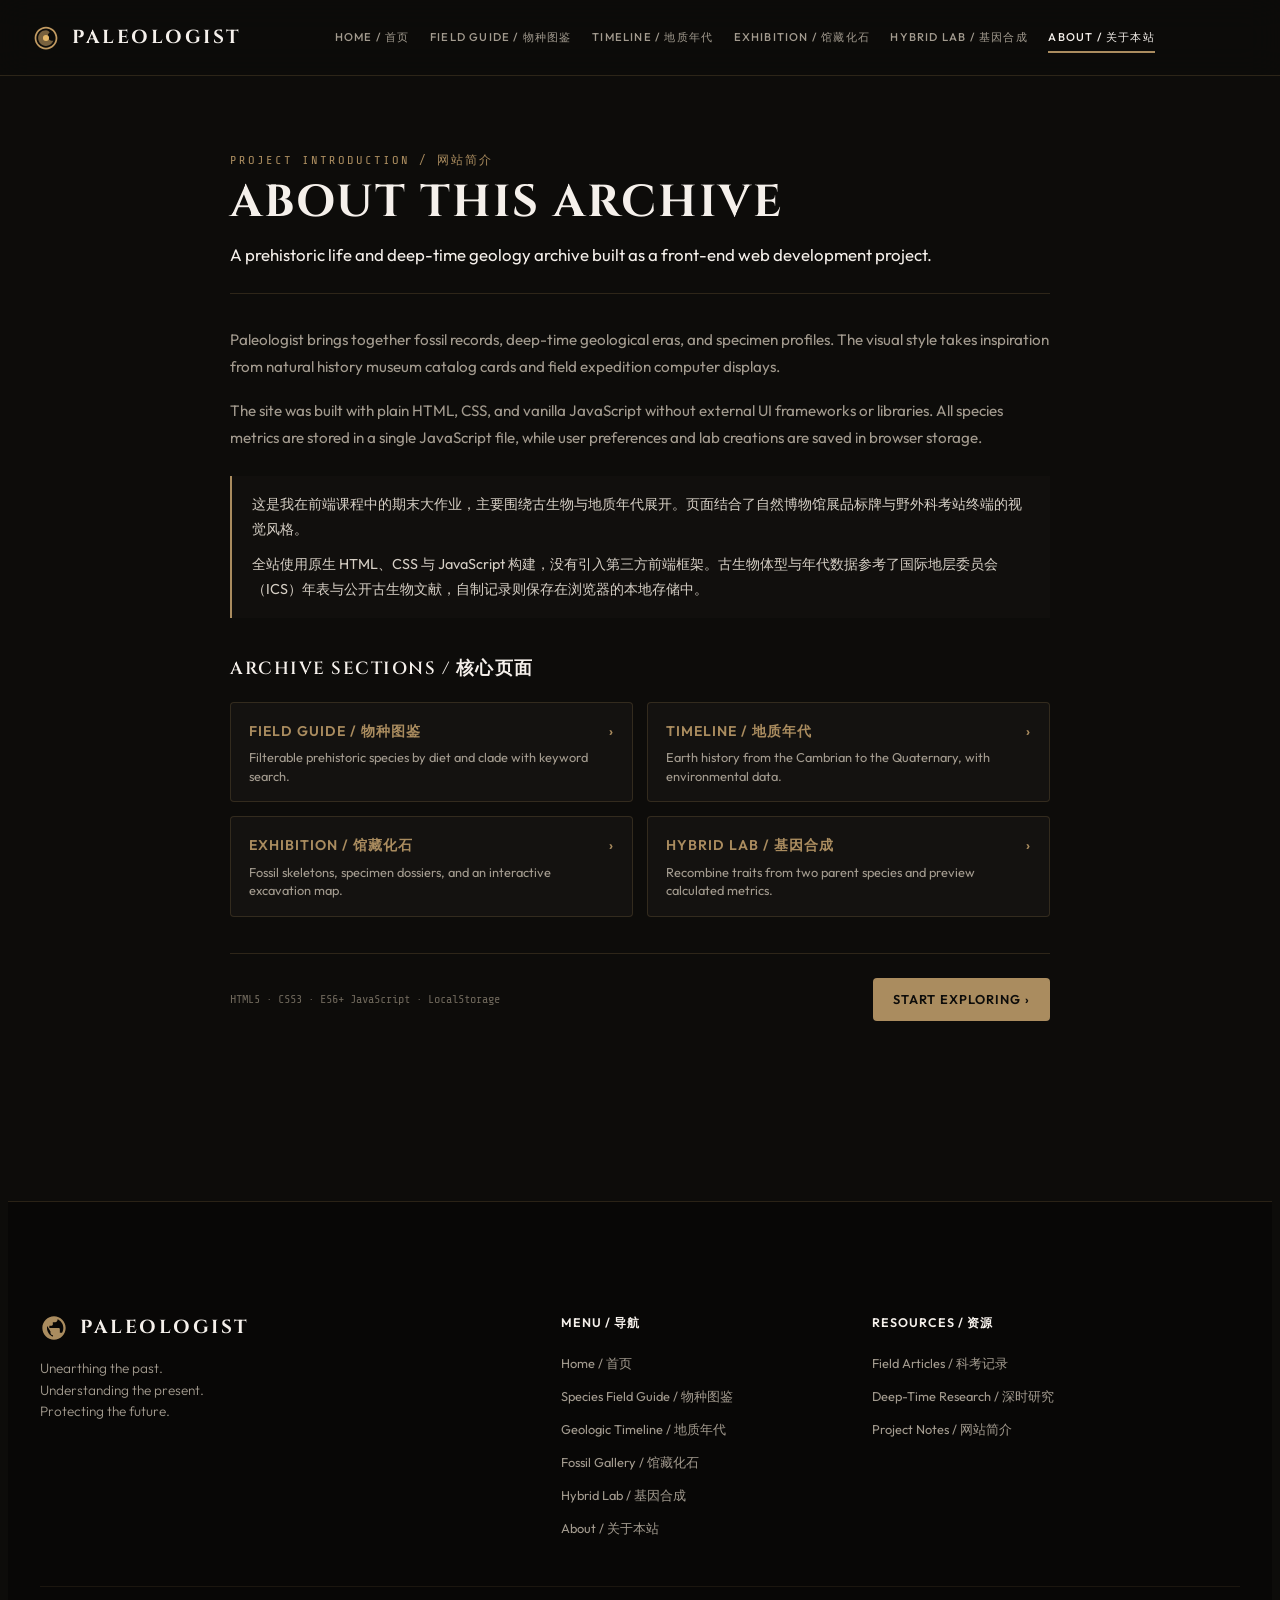
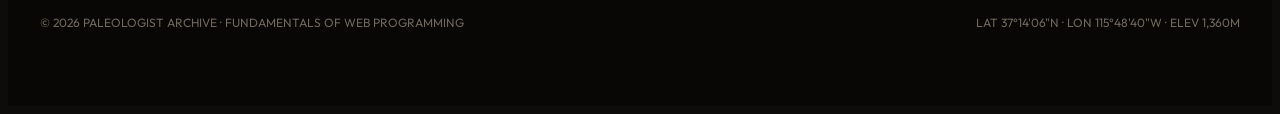
==== commit dfff65d2: "Fix accessibility and modal regressions" ====
--- a/about.html
+++ b/about.html
@@ -203,7 +203,7 @@
             </nav>
 
             <div class="pl-header-actions">
-                <button class="pl-menu-toggle" id="plMenuToggle" aria-label="Toggle navigation">
+                <button class="pl-menu-toggle" id="plMenuToggle" aria-label="Toggle navigation" aria-controls="plNav" aria-expanded="false">
                     <svg width="22" height="22" viewBox="0 0 24 24" fill="none" stroke="currentColor" stroke-width="2">
                         <path d="M3 12h18M3 6h18M3 18h18"/>
                     </svg>
@@ -342,22 +342,6 @@
                     </ul>
                 </div>
 
-                <!-- Fossil Art Column -->
-                <div class="pl-footer-art-col">
-                    <svg class="pl-footer-skull" viewBox="0 0 100 80" fill="none" stroke="currentColor" stroke-width="1.2" stroke-linecap="round" stroke-linejoin="round" style="color:var(--pl-gold);">
-                        <path d="M8,34 C6,26 10,18 18,12 C26,7 38,4 50,4 C62,4 72,6 80,12 C88,18 93,28 94,38 L94,42 L8,42 C6,40 6,36 8,34 Z"/>
-                        <path d="M92,46 C90,54 84,62 74,68 C64,74 50,76 38,76 C26,76 14,68 8,58 C5,52 5,48 5,46"/>
-                        <ellipse cx="60" cy="22" rx="9" ry="10"/>
-                        <ellipse cx="38" cy="24" rx="6" ry="8"/>
-                        <ellipse cx="80" cy="24" rx="5" ry="7"/>
-                        <ellipse cx="16" cy="22" rx="3.5" ry="4.5"/>
-                        <path d="M14,42 L16,53 L19,42 L23,55 L27,42 L30,53 L33,42 L37,55 L41,42 L44,52 L47,42"/>
-                        <path d="M12,46 L15,36 L18,46 L22,33 L26,46 L30,35 L34,46 L38,34 L42,46 L46,38 L50,46"/>
-                        <line x1="68" y1="30" x2="72" y2="42" opacity="0.6"/>
-                        <path d="M48,6 C51,2 55,3 58,6" stroke-width="1.6"/>
-                        <path d="M93,42 C95,44 95,46 93,46" opacity="0.5"/>
-                    </svg>
-                </div>
             </div>
 
             <div class="pl-footer-bottom">
--- a/assets/css/site.css
+++ b/assets/css/site.css
@@ -1,13 +1,13 @@
 @import url('https://fonts.googleapis.com/css2?family=Cinzel:wght@400;600;700;900&family=Outfit:wght@300;400;500;600;700&family=Share+Tech+Mono&family=Orbitron:wght@400;700;900&display=swap');
 
 :root{
-  --cls-carnivore: #e74c3c;
-  --cls-herbivore: #27ae60;
-  --cls-pterosaur: #f1c40f;
-  --cls-amphibian: #00d2d3;
-  --cls-aquatic: #0984e3;
-  --cls-cenozoic: #a29bfe;
-  --cls-hybrid: #e84393;
+  --cls-carnivore: #93564c;
+  --cls-herbivore: #637a63;
+  --cls-pterosaur: #9b7c43;
+  --cls-amphibian: #567b78;
+  --cls-aquatic: #526d81;
+  --cls-cenozoic: #746d82;
+  --cls-hybrid: #76586b;
 }
 
 html, body {
@@ -643,8 +643,8 @@
             color: var(--ingen-green);
             letter-spacing: 4px;
             margin-bottom: 30px;
-            text-shadow: 0 0 30px var(--ingen-green-glow);
-            animation: index-textFlicker 1.5s infinite;
+            text-shadow: none;
+            animation: none;
         }
         @keyframes index-textFlicker {
             0%, 93%, 100% { opacity: 1; }
@@ -678,16 +678,16 @@
 
         /* Theme Tint Modifications */
         html[data-page="index"] .theme-amber{
-            --ingen-green: #ffb300;
-            --ingen-green-dim: #805900;
-            --ingen-green-glow: rgba(255,179,0,0.18);
-            --ingen-text: #ffe082;
+            --ingen-green: #a88c62;
+            --ingen-green-dim: #65543d;
+            --ingen-green-glow: rgba(168,140,98,0.12);
+            --ingen-text: #c6b38d;
         }
         html[data-page="index"] .theme-red{
-            --ingen-green: #ff3333;
-            --ingen-green-dim: #800000;
-            --ingen-green-glow: rgba(255,51,51,0.18);
-            --ingen-text: #ff9999;
+            --ingen-green: #92554e;
+            --ingen-green-dim: #633e3a;
+            --ingen-green-glow: rgba(146,85,78,0.12);
+            --ingen-text: #c5a09a;
         }
 
         /* Paleo archive redesign */
@@ -786,7 +786,7 @@
 html:is([data-page="gallery"], [data-page="field-guide"]){
             --bg-deep: #101215;
             --grid-line: rgba(255, 255, 255, 0.03);
-            --text-main: #dfe6e9; --card-bg: rgba(20, 22, 26, 0.9); --star-gold: #f1c40f;
+            --text-main: #dfe6e9; --card-bg: rgba(20, 22, 26, 0.9); --star-gold: #9b7c43;
         }
 
         html:is([data-page="gallery"], [data-page="field-guide"]) *{ box-sizing: border-box; }
@@ -802,7 +802,7 @@
         html:is([data-page="gallery"], [data-page="field-guide"]) .console-header{ position: sticky; top: 0; z-index: 100; background: rgba(16, 18, 21, 0.98); border-bottom: 2px solid var(--cls-hybrid); padding: 15px 30px; box-shadow: 0 10px 30px rgba(0,0,0,0.8); }
         html:is([data-page="gallery"], [data-page="field-guide"]) .back-nav{ margin-bottom: 10px; }
         html:is([data-page="gallery"], [data-page="field-guide"]) .back-btn{ text-decoration: none; color: #666; font-size: 0.8rem; letter-spacing: 2px; border: 1px solid #333; padding: 6px 15px; transition: all 0.3s; display: inline-block; text-transform: uppercase; }
-        html:is([data-page="gallery"], [data-page="field-guide"]) .back-btn:hover{ color: #fff; border-color: var(--cls-hybrid); background: rgba(214, 48, 49, 0.1); }
+        html:is([data-page="gallery"], [data-page="field-guide"]) .back-btn:hover{ color: #fff; border-color: var(--cls-hybrid); background: rgba(148, 88, 78, 0.1); }
         html:is([data-page="gallery"], [data-page="field-guide"]) .sys-title{ font-size: 1.6rem; letter-spacing: 2px; color: #fff; margin-bottom: 15px;}
         html:is([data-page="gallery"], [data-page="field-guide"]) .sys-title span{ color: var(--cls-hybrid); font-weight: bold; }
 
@@ -844,8 +844,8 @@
         html:is([data-page="gallery"], [data-page="field-guide"]) .modal-vis{ flex: 4; background: #000; display: flex; align-items: center; justify-content: center; border-right: 1px solid #333; }
         html:is([data-page="gallery"], [data-page="field-guide"]) .modal-img{ width: 100%; height: 100%; object-fit: contain; }
         html:is([data-page="gallery"], [data-page="field-guide"]) .modal-info{ flex: 3; padding: 40px; overflow-y: auto; }
-        html:is([data-page="gallery"], [data-page="field-guide"]) .alert-screen{ position: fixed; top: 0; left: 0; width: 100%; height: 100%; background: rgba(214, 48, 49, 0.95); z-index: 2000; display: none; flex-direction: column; justify-content: center; align-items: center; text-align: center; animation: gallery-flashRed 1s infinite; }
-        @keyframes gallery-flashRed { 0%, 100% { background: rgba(214, 48, 49, 0.9); } 50% { background: rgba(100, 0, 0, 0.9); } }
+        html:is([data-page="gallery"], [data-page="field-guide"]) .alert-screen{ position: fixed; top: 0; left: 0; width: 100%; height: 100%; background: rgba(148, 88, 78, 0.95); z-index: 2000; display: none; flex-direction: column; justify-content: center; align-items: center; text-align: center; animation: none; }
+        @keyframes gallery-flashRed { 0%, 100% { background: rgba(148, 88, 78, 0.9); } 50% { background: rgba(70, 35, 32, 0.9); } }
 
         /* Class Colors Application */
         html:is([data-page="gallery"], [data-page="field-guide"]) .card[data-class="hybrid"]{ border-top: 3px solid var(--cls-hybrid); } html:is([data-page="gallery"], [data-page="field-guide"]) .card[data-class="hybrid"] .class-icon{ background: var(--cls-hybrid); color: #fff; }
@@ -862,12 +862,12 @@
       --ingen-green-dim: var(--ingen-green-dim);
       --ingen-green-glow: var(--ingen-green-glow);
       --ingen-panel: #080b0d;
-      --ingen-text: #a8d5a8;
+      --ingen-text: #a9b69a;
       --ingen-text-dim: #3a5a3a;
-      --ct-open:   #27ae60;
-      --ct-fence:  #f1c40f;
-      --ct-bunker: #e67e22;
-      --ct-class:  #d63031;
+      --ct-open:   #637a63;
+      --ct-fence:  #9b7c43;
+      --ct-bunker: #956d4e;
+      --ct-class:  #94584e;
     }
 
     /* CRT scanlines */
@@ -905,10 +905,10 @@
     /* CLEARANCE BANNER */
     html:is([data-page="gallery"], [data-page="field-guide"]) .clearance-banner{
       background:repeating-linear-gradient(45deg,#1a0000 0,#1a0000 8px,#2a0000 8px,#2a0000 16px);
-      border-bottom:2px solid #d63031; padding:6px 30px;
+      border-bottom:2px solid #94584e; padding:6px 30px;
       display:flex; align-items:center; justify-content:space-between;
     }
-    html:is([data-page="gallery"], [data-page="field-guide"]) .clearance-text{ font-size:0.7rem; letter-spacing:3px; color:#d63031; font-weight:bold; }
+    html:is([data-page="gallery"], [data-page="field-guide"]) .clearance-text{ font-size:0.7rem; letter-spacing:3px; color:#94584e; font-weight:bold; }
     html:is([data-page="gallery"], [data-page="field-guide"]) .clearance-id{ font-size:0.7rem; color:#7a2222; letter-spacing:2px; }
 
     /* PADDOCK STATUS SIDEBAR */
@@ -929,8 +929,8 @@
     html:is([data-page="gallery"], [data-page="field-guide"]) .paddock-item{
       padding:9px 14px; border-bottom:1px solid var(--ingen-green-glow); transition:background 0.3s;
     }
-    html:is([data-page="gallery"], [data-page="field-guide"]) .paddock-item.breach{ animation:gallery-breachPulse 1s infinite; }
-    @keyframes gallery-breachPulse { 0%,100%{background:rgba(214,48,49,0.08)} 50%{background:rgba(214,48,49,0.2)} }
+    html:is([data-page="gallery"], [data-page="field-guide"]) .paddock-item.breach{ animation:none; }
+    @keyframes gallery-breachPulse { 0%,100%{background:rgba(148,88,78,0.08)} 50%{background:rgba(148,88,78,0.2)} }
     html:is([data-page="gallery"], [data-page="field-guide"]) .pi-top{ display:flex; align-items:center; gap:8px; margin-bottom:3px; }
     html:is([data-page="gallery"], [data-page="field-guide"]) .pi-led{
       width:7px; height:7px; border-radius:50%;
@@ -938,13 +938,13 @@
       transition:all 0.3s;
     }
     html:is([data-page="gallery"], [data-page="field-guide"]) .paddock-item.breach .pi-led{
-      background:#d63031; box-shadow:0 0 8px #d63031;
-      animation:gallery-ledFlash 0.5s infinite;
+      background:#94584e; box-shadow:none;
+      animation:none;
     }
     @keyframes gallery-ledFlash { 0%,100%{opacity:1} 50%{opacity:0.2} }
-    html:is([data-page="gallery"], [data-page="field-guide"]) .pi-name{ font-size:0.7rem; color:#a8d5a8; letter-spacing:1px; line-height:1.3; }
+    html:is([data-page="gallery"], [data-page="field-guide"]) .pi-name{ font-size:0.7rem; color:#a9b69a; letter-spacing:1px; line-height:1.3; }
     html:is([data-page="gallery"], [data-page="field-guide"]) .pi-status{ font-size:0.7rem; letter-spacing:2px; color:var(--ingen-green); padding-left:15px; }
-    html:is([data-page="gallery"], [data-page="field-guide"]) .paddock-item.breach .pi-status{ color:#d63031; font-weight:bold; }
+    html:is([data-page="gallery"], [data-page="field-guide"]) .paddock-item.breach .pi-status{ color:#94584e; font-weight:bold; }
     html:is([data-page="gallery"], [data-page="field-guide"]) .paddock-time{ font-size: 0.7rem; color:#3a5a3a; letter-spacing:1px; padding-left:15px; margin-top:2px; }
     html:is([data-page="gallery"], [data-page="field-guide"]) .paddock-footer{ border-top:1px solid var(--ingen-green-dim); padding:10px 14px; }
     html:is([data-page="gallery"], [data-page="field-guide"]) .system-clock{ font-size:0.7rem; color:#3a5a3a; letter-spacing:1px; text-align:center; }
@@ -959,10 +959,10 @@
       display:inline-block; font-size: 0.7rem; letter-spacing:1px;
       padding:2px 7px; border:1px solid; margin-top:5px; border-radius:2px;
     }
-    html:is([data-page="gallery"], [data-page="field-guide"]) .ct-open{ color:#27ae60; border-color:#27ae60; background:rgba(39,174,96,0.07); }
-    html:is([data-page="gallery"], [data-page="field-guide"]) .ct-fence{ color:#f1c40f; border-color:#f1c40f; background:rgba(241,196,15,0.07); }
-    html:is([data-page="gallery"], [data-page="field-guide"]) .ct-bunker{ color:#e67e22; border-color:#e67e22; background:rgba(230,126,34,0.07); }
-    html:is([data-page="gallery"], [data-page="field-guide"]) .ct-class{ color:#d63031; border-color:#d63031; background:rgba(214,48,49,0.07); animation:gallery-classFlicker 3s infinite; }
+    html:is([data-page="gallery"], [data-page="field-guide"]) .ct-open{ color:#637a63; border-color:#637a63; background:rgba(99,122,99,0.07); }
+    html:is([data-page="gallery"], [data-page="field-guide"]) .ct-fence{ color:#9b7c43; border-color:#9b7c43; background:rgba(155,124,67,0.07); }
+    html:is([data-page="gallery"], [data-page="field-guide"]) .ct-bunker{ color:#956d4e; border-color:#956d4e; background:rgba(149,109,78,0.07); }
+    html:is([data-page="gallery"], [data-page="field-guide"]) .ct-class{ color:#94584e; border-color:#94584e; background:rgba(148,88,78,0.07); animation:none; }
     @keyframes gallery-classFlicker { 0%,93%,100%{opacity:1} 95%,99%{opacity:0.5} }
 
     /* DNA scan hover */
@@ -975,21 +975,21 @@
     html:is([data-page="gallery"], [data-page="field-guide"]) .card:hover .dna-overlay{ opacity:1; }
 
     /* CARD enhancements */
-    html:is([data-page="gallery"], [data-page="field-guide"]) .card[data-containment="open"]{ border-top-color:#27ae60; }
-    html:is([data-page="gallery"], [data-page="field-guide"]) .card[data-containment="fence"]{ border-top-color:#f1c40f; }
-    html:is([data-page="gallery"], [data-page="field-guide"]) .card[data-containment="bunker"]{ border-top-color:#e67e22; }
-    html:is([data-page="gallery"], [data-page="field-guide"]) .card[data-containment="class"]{ border-top-color:#d63031; animation:gallery-cardThreat 4s infinite; }
-    @keyframes gallery-cardThreat { 0%,100%{box-shadow:none} 50%{box-shadow:0 0 15px rgba(214,48,49,0.18)} }
-    html:is([data-page="gallery"], [data-page="field-guide"]) .card:hover[data-containment="open"]{ box-shadow:0 8px 25px rgba(39,174,96,0.12); }
-    html:is([data-page="gallery"], [data-page="field-guide"]) .card:hover[data-containment="fence"]{ box-shadow:0 8px 25px rgba(241,196,15,0.12); }
-    html:is([data-page="gallery"], [data-page="field-guide"]) .card:hover[data-containment="bunker"]{ box-shadow:0 8px 25px rgba(230,126,34,0.12); }
-    html:is([data-page="gallery"], [data-page="field-guide"]) .card:hover[data-containment="class"]{ box-shadow:0 8px 25px rgba(214,48,49,0.22); }
+    html:is([data-page="gallery"], [data-page="field-guide"]) .card[data-containment="open"]{ border-top-color:#637a63; }
+    html:is([data-page="gallery"], [data-page="field-guide"]) .card[data-containment="fence"]{ border-top-color:#9b7c43; }
+    html:is([data-page="gallery"], [data-page="field-guide"]) .card[data-containment="bunker"]{ border-top-color:#956d4e; }
+    html:is([data-page="gallery"], [data-page="field-guide"]) .card[data-containment="class"]{ border-top-color:#94584e; animation:none; }
+    @keyframes gallery-cardThreat { 0%,100%{box-shadow:none} 50%{box-shadow:none} }
+    html:is([data-page="gallery"], [data-page="field-guide"]) .card:hover[data-containment="open"]{ box-shadow:none; }
+    html:is([data-page="gallery"], [data-page="field-guide"]) .card:hover[data-containment="fence"]{ box-shadow:none; }
+    html:is([data-page="gallery"], [data-page="field-guide"]) .card:hover[data-containment="bunker"]{ box-shadow:none; }
+    html:is([data-page="gallery"], [data-page="field-guide"]) .card:hover[data-containment="class"]{ box-shadow:none; }
 
     /* Modal scan beam */
     html:is([data-page="gallery"], [data-page="field-guide"]) .modal-window::before{
       content:''; position:absolute; top:0; left:-100%; right:100%; height:2px;
       background:linear-gradient(90deg,transparent,var(--ingen-green),transparent);
-      animation:gallery-scanBeam 3s linear infinite; z-index:5;
+      animation:none; z-index:5;
     }
     @keyframes gallery-scanBeam { 0%{left:-100%;right:100%} 100%{left:100%;right:-100%} }
 
@@ -998,16 +998,16 @@
       border:1px solid; padding:8px 14px; margin-bottom:18px;
       display:flex; align-items:center; gap:12px;
     }
-    html:is([data-page="gallery"], [data-page="field-guide"]) .mi-protocol-dot{ width:10px; height:10px; border-radius:50%; flex-shrink:0; animation:gallery-ledFlash 1.5s infinite; }
+    html:is([data-page="gallery"], [data-page="field-guide"]) .mi-protocol-dot{ width:10px; height:10px; border-radius:50%; flex-shrink:0; animation:none; }
     html:is([data-page="gallery"], [data-page="field-guide"]) .mi-protocol-label{ font-size:0.7rem; font-weight:700; letter-spacing:2px; }
-    html:is([data-page="gallery"], [data-page="field-guide"]) .proto-open{ border-color:#27ae60; color:#27ae60; }
-    html:is([data-page="gallery"], [data-page="field-guide"]) .proto-open   .mi-protocol-dot{ background:#27ae60; box-shadow:0 0 8px #27ae60; }
-    html:is([data-page="gallery"], [data-page="field-guide"]) .proto-fence{ border-color:#f1c40f; color:#f1c40f; }
-    html:is([data-page="gallery"], [data-page="field-guide"]) .proto-fence  .mi-protocol-dot{ background:#f1c40f; box-shadow:0 0 8px #f1c40f; }
-    html:is([data-page="gallery"], [data-page="field-guide"]) .proto-bunker{ border-color:#e67e22; color:#e67e22; }
-    html:is([data-page="gallery"], [data-page="field-guide"]) .proto-bunker .mi-protocol-dot{ background:#e67e22; box-shadow:0 0 8px #e67e22; }
-    html:is([data-page="gallery"], [data-page="field-guide"]) .proto-class{ border-color:#d63031; color:#d63031; animation:gallery-classFlicker 2s infinite; }
-    html:is([data-page="gallery"], [data-page="field-guide"]) .proto-class  .mi-protocol-dot{ background:#d63031; box-shadow:0 0 8px #d63031; }
+    html:is([data-page="gallery"], [data-page="field-guide"]) .proto-open{ border-color:#637a63; color:#637a63; }
+    html:is([data-page="gallery"], [data-page="field-guide"]) .proto-open   .mi-protocol-dot{ background:#637a63; box-shadow:none; }
+    html:is([data-page="gallery"], [data-page="field-guide"]) .proto-fence{ border-color:#9b7c43; color:#9b7c43; }
+    html:is([data-page="gallery"], [data-page="field-guide"]) .proto-fence  .mi-protocol-dot{ background:#9b7c43; box-shadow:none; }
+    html:is([data-page="gallery"], [data-page="field-guide"]) .proto-bunker{ border-color:#956d4e; color:#956d4e; }
+    html:is([data-page="gallery"], [data-page="field-guide"]) .proto-bunker .mi-protocol-dot{ background:#956d4e; box-shadow:none; }
+    html:is([data-page="gallery"], [data-page="field-guide"]) .proto-class{ border-color:#94584e; color:#94584e; animation:none; }
+    html:is([data-page="gallery"], [data-page="field-guide"]) .proto-class  .mi-protocol-dot{ background:#94584e; box-shadow:none; }
 
     /* Habitat map */
     html:is([data-page="gallery"], [data-page="field-guide"]) .mi-map-section{ margin-bottom:16px; }
@@ -1017,15 +1017,15 @@
     html:is([data-page="gallery"], [data-page="field-guide"]) .map-ocean{ fill:#020e0e; }
     html:is([data-page="gallery"], [data-page="field-guide"]) .map-region{ fill:#091a09; stroke:#0d2a0d; stroke-width:0.8; transition:fill 0.5s,stroke 0.5s; }
     html:is([data-page="gallery"], [data-page="field-guide"]) .map-region.active{ fill:var(--ingen-green-glow); stroke:var(--ingen-green); }
-    html:is([data-page="gallery"], [data-page="field-guide"]) .map-region.classified-zone{ fill:rgba(214,48,49,0.32); stroke:#d63031; animation:gallery-classFlicker 2s infinite; }
+    html:is([data-page="gallery"], [data-page="field-guide"]) .map-region.classified-zone{ fill:rgba(148,88,78,0.32); stroke:#94584e; animation:none; }
     html:is([data-page="gallery"], [data-page="field-guide"]) .map-grid{ stroke:var(--ingen-green-glow); stroke-width:0.5; fill:none; }
     html:is([data-page="gallery"], [data-page="field-guide"]) .map-dot{ fill:var(--ingen-green); opacity:0; transition:opacity 0.5s; }
-    html:is([data-page="gallery"], [data-page="field-guide"]) .map-dot.active{ opacity:1; animation:gallery-dotPulse 2s infinite; }
-    html:is([data-page="gallery"], [data-page="field-guide"]) .map-dot.classified{ fill:#d63031; }
+    html:is([data-page="gallery"], [data-page="field-guide"]) .map-dot.active{ opacity:1; animation:none; }
+    html:is([data-page="gallery"], [data-page="field-guide"]) .map-dot.classified{ fill:#94584e; }
     @keyframes gallery-dotPulse { 0%,100%{r:3;opacity:1} 50%{r:6;opacity:0.5} }
     html:is([data-page="gallery"], [data-page="field-guide"]) .map-caption{ font-size:0.7rem; color:#3a5a3a; letter-spacing:1px; margin-top:5px; text-align:center; }
     html:is([data-page="gallery"], [data-page="field-guide"]) .map-caption span{ color:var(--ingen-green); }
-    html:is([data-page="gallery"], [data-page="field-guide"]) .map-caption.cls-cap span{ color:#d63031; animation:gallery-classFlicker 2s infinite; }
+    html:is([data-page="gallery"], [data-page="field-guide"]) .map-caption.cls-cap span{ color:#94584e; animation:none; }
 
     /* Breach alert */
     html:is([data-page="gallery"], [data-page="field-guide"]) #ingen-breach{
@@ -1033,21 +1033,21 @@
       background:rgba(80,0,0,0.96);
       display:none; flex-direction:column;
       justify-content:center; align-items:center; text-align:center;
-      animation:gallery-breachFlash 0.8s infinite;
+      animation:none;
     }
     html:is([data-page="gallery"], [data-page="field-guide"]) #ingen-breach.active{ display:flex; }
     @keyframes gallery-breachFlash { 0%,100%{background:rgba(80,0,0,0.96)} 50%{background:rgba(20,0,0,0.96)} }
     html:is([data-page="gallery"], [data-page="field-guide"]) .breach-title{
       font-family:'Orbitron',sans-serif; font-size:3rem; font-weight:900;
-      color:#d63031; letter-spacing:4px; text-shadow:0 0 30px #d63031; margin-bottom:14px;
-    }
-    html:is([data-page="gallery"], [data-page="field-guide"]) .breach-sub{ font-size:0.95rem; color:#ff7070; letter-spacing:3px; margin-bottom:8px; }
+      color:#94584e; letter-spacing:4px; text-shadow:none; margin-bottom:14px;
+    }
+    html:is([data-page="gallery"], [data-page="field-guide"]) .breach-sub{ font-size:0.95rem; color:#c18b84; letter-spacing:3px; margin-bottom:8px; }
     html:is([data-page="gallery"], [data-page="field-guide"]) .breach-pad{ font-size:0.75rem; color:#888; letter-spacing:2px; }
 
     /* Paleo full-site redesign */
     html:is([data-page="gallery"], [data-page="field-guide"]) body{
       background:
-        radial-gradient(circle at 20% 0%, rgba(0, 200, 83, 0.09), transparent 34%),
+        radial-gradient(circle at 20% 0%, rgba(138, 155, 130, 0.09), transparent 34%),
         linear-gradient(135deg, #07090a 0%, #101412 48%, #050606 100%);
     }
     html:is([data-page="gallery"], [data-page="field-guide"]) #paddock-board{
@@ -1058,7 +1058,7 @@
     }
     html:is([data-page="gallery"], [data-page="field-guide"]) #boot-overlay{
       background:
-        radial-gradient(circle at 25% 30%, rgba(0, 200, 83, 0.12), transparent 32%),
+        radial-gradient(circle at 25% 30%, rgba(138, 155, 130, 0.12), transparent 32%),
         #020303;
     }
     html:is([data-page="gallery"], [data-page="field-guide"]) .boot-logo{
@@ -1071,8 +1071,8 @@
     html:is([data-page="gallery"], [data-page="field-guide"]) .clearance-banner{
       max-width: 1360px;
       margin: 18px auto 0 auto;
-      border: 1px solid rgba(168, 213, 168, 0.16);
-      border-bottom: 1px solid rgba(168, 213, 168, 0.16);
+      border: 1px solid rgba(148, 160, 137, 0.16);
+      border-bottom: 1px solid rgba(148, 160, 137, 0.16);
       background: rgba(0, 0, 0, 0.32);
       padding: 10px 18px;
     }
@@ -1085,15 +1085,15 @@
     html:is([data-page="gallery"], [data-page="field-guide"]) .console-header{
       max-width: 1360px;
       margin: 18px auto 24px auto;
-      border: 1px solid rgba(168, 213, 168, 0.18);
-      border-bottom: 1px solid rgba(168, 213, 168, 0.18);
+      border: 1px solid rgba(148, 160, 137, 0.18);
+      border-bottom: 1px solid rgba(148, 160, 137, 0.18);
       background: rgba(8, 11, 12, 0.9);
       backdrop-filter: blur(12px);
       box-shadow: 0 18px 48px rgba(0, 0, 0, 0.35);
     }
     html:is([data-page="gallery"], [data-page="field-guide"]) .back-btn{
       color: var(--ingen-text);
-      border-color: rgba(168, 213, 168, 0.22);
+      border-color: rgba(148, 160, 137, 0.22);
       background: rgba(0, 0, 0, 0.28);
     }
     html:is([data-page="gallery"], [data-page="field-guide"]) .back-btn:hover{
@@ -1109,11 +1109,11 @@
     }
     html:is([data-page="gallery"], [data-page="field-guide"]) .search-box,
     html:is([data-page="gallery"], [data-page="field-guide"]) .sort-select{
-      border-color: rgba(168, 213, 168, 0.2);
+      border-color: rgba(148, 160, 137, 0.2);
       background: rgba(0, 0, 0, 0.38);
     }
     html:is([data-page="gallery"], [data-page="field-guide"]) .filter-btn{
-      border-color: rgba(168, 213, 168, 0.18);
+      border-color: rgba(148, 160, 137, 0.18);
       background: rgba(0, 0, 0, 0.25);
     }
     html:is([data-page="gallery"], [data-page="field-guide"]) .filter-btn.active{
@@ -1143,7 +1143,7 @@
       align-self: start;
       border-radius: 6px;
       background: rgba(8, 11, 12, 0.88);
-      border-color: rgba(168, 213, 168, 0.14);
+      border-color: rgba(148, 160, 137, 0.14);
     }
     html:is([data-page="gallery"], [data-page="field-guide"]) .card:hover{
       transform: translateY(-4px);
@@ -1156,7 +1156,7 @@
       aspect-ratio: 16 / 9;
       flex: 0 0 auto;
       overflow: hidden;
-      border-bottom: 1px solid rgba(168, 213, 168, 0.15);
+      border-bottom: 1px solid rgba(148, 160, 137, 0.15);
     }
     html:is([data-page="gallery"], [data-page="field-guide"]) .card-img{
       display: block;
@@ -1241,7 +1241,7 @@
     html:is([data-page="gallery"], [data-page="field-guide"]) .modal-window{
       width: min(1100px, calc(100vw - 32px));
       border-radius: 6px;
-      border-color: rgba(168, 213, 168, 0.22);
+      border-color: rgba(148, 160, 137, 0.22);
     }
     html:is([data-page="gallery"], [data-page="field-guide"]) .page-footer{
       display: none;
@@ -1382,7 +1382,7 @@
       width: min(1240px, calc(100vw - 36px));
       max-height: 92vh;
       border-radius: 8px;
-      border: 1px solid rgba(120, 164, 139, 0.34);
+      border: 1px solid rgba(120, 132, 111, 0.34);
       background: #070b0b;
       box-shadow: 0 28px 90px rgba(0, 0, 0, 0.72);
     }
@@ -1398,7 +1398,7 @@
       position: relative;
       overflow: hidden;
       background:
-        linear-gradient(180deg, rgba(0, 200, 83, 0.04), transparent 38%),
+        linear-gradient(180deg, rgba(138, 155, 130, 0.04), transparent 38%),
         repeating-linear-gradient(0deg, rgba(255,255,255,0.018) 0, rgba(255,255,255,0.018) 1px, transparent 1px, transparent 4px),
         #020404;
       border-right: 1px solid rgba(120, 164, 139, 0.2);
@@ -1408,7 +1408,7 @@
       position: absolute;
       left: 22px;
       bottom: 15px;
-      color: rgba(168, 213, 168, 0.58);
+      color: rgba(148, 160, 137, 0.58);
       font-size: 0.7rem;
       letter-spacing: 2px;
       pointer-events: none;
@@ -1470,7 +1470,7 @@
       padding: 30px 34px 38px;
       position: relative;
       background:
-        linear-gradient(180deg, rgba(0, 200, 83, 0.025), transparent 28%),
+        linear-gradient(180deg, rgba(138, 155, 130, 0.025), transparent 28%),
         #080c0c;
       scrollbar-color: var(--ingen-green-dim) transparent;
     }
@@ -1481,7 +1481,7 @@
       right: 14px !important;
       display: grid;
       place-items: center;
-      border: 1px solid rgba(168, 213, 168, 0.25) !important;
+      border: 1px solid rgba(148, 160, 137, 0.25) !important;
       background: rgba(4, 8, 8, 0.86) !important;
       color: #dfe6e9 !important;
       font-size: 1.4rem !important;
@@ -1557,13 +1557,13 @@
       overflow-wrap: anywhere;
     }
     html:is([data-page="gallery"], [data-page="field-guide"]) .data-point .metric-alert{
-      color: #f06a62;
+      color: #b47d76;
     }
     html:is([data-page="gallery"], [data-page="field-guide"]) .data-point .metric-positive{
-      color: #53d98a;
+      color: #879e78;
     }
     html:is([data-page="gallery"], [data-page="field-guide"]) .star-rating{
-      color: #f2c94c !important;
+      color: #aa8c5f !important;
       letter-spacing: 2px;
       white-space: nowrap;
     }
@@ -1589,7 +1589,7 @@
       color: #e7eee9;
       line-height: 1.55;
       border: 1px solid rgba(120, 164, 139, 0.18);
-      background: rgba(0, 200, 83, 0.035);
+      background: rgba(138, 155, 130, 0.035);
     }
     html:is([data-page="gallery"], [data-page="field-guide"]) .fact-box::before{
       content: 'i';
@@ -1641,12 +1641,12 @@
       vector-effect: non-scaling-stroke;
     }
     html:is([data-page="gallery"], [data-page="field-guide"]) .map-region.active{
-      fill: rgba(0, 200, 83, 0.11);
-      stroke: #4fa979;
+      fill: rgba(138, 155, 130, 0.11);
+      stroke: #718b72;
     }
     html:is([data-page="gallery"], [data-page="field-guide"]) .map-region.classified-zone{
-      fill: rgba(214, 48, 49, 0.18);
-      stroke: #d65a54;
+      fill: rgba(148, 88, 78, 0.18);
+      stroke: #94584e;
     }
     html:is([data-page="gallery"], [data-page="field-guide"]) .map-border{
       fill: none;
@@ -1670,45 +1670,45 @@
     html:is([data-page="gallery"], [data-page="field-guide"]) .fossil-marker{
       opacity: 0;
       transition: opacity 0.25s;
-      filter: drop-shadow(0 0 5px rgba(0, 200, 83, 0.75));
+      filter: none;
     }
     html:is([data-page="gallery"], [data-page="field-guide"]) .fossil-marker.active{
       opacity: 1;
     }
     html:is([data-page="gallery"], [data-page="field-guide"]) .fossil-marker.classified{
-      filter: drop-shadow(0 0 5px rgba(214, 48, 49, 0.8));
+      filter: none;
     }
     html:is([data-page="gallery"], [data-page="field-guide"]) .marker-ring{
-      fill: rgba(0, 200, 83, 0.08);
+      fill: rgba(138, 155, 130, 0.08);
       stroke: var(--ingen-green);
       stroke-width: 1.4;
       vector-effect: non-scaling-stroke;
-      animation: gallery-fossilPulse 2s ease-out infinite;
+      animation: none;
     }
     html:is([data-page="gallery"], [data-page="field-guide"]) .classified .marker-ring{
-      fill: rgba(214, 48, 49, 0.1);
-      stroke: #e65d57;
+      fill: rgba(148, 88, 78, 0.1);
+      stroke: #94584e;
     }
     html:is([data-page="gallery"], [data-page="field-guide"]) .marker-core{
-      fill: #dfffea;
+      fill: #d9cbb0;
       stroke: var(--ingen-green);
       stroke-width: 1.5;
       vector-effect: non-scaling-stroke;
     }
     html:is([data-page="gallery"], [data-page="field-guide"]) .classified .marker-core{
-      stroke: #e65d57;
+      stroke: #94584e;
     }
     html:is([data-page="gallery"], [data-page="field-guide"]) .marker-cross{
-      stroke: rgba(146, 255, 190, 0.72);
+      stroke: rgba(170, 170, 140, 0.72);
       stroke-width: 0.8;
       vector-effect: non-scaling-stroke;
     }
     html:is([data-page="gallery"], [data-page="field-guide"]) .classified .marker-cross{
-      stroke: rgba(255, 143, 136, 0.82);
+      stroke: rgba(193, 139, 132, 0.82);
     }
     html:is([data-page="gallery"], [data-page="field-guide"]) .map-marker-leader{
       opacity: 0;
-      stroke: rgba(120, 224, 163, 0.64);
+      stroke: rgba(138, 155, 130, 0.64);
       stroke-width: 0.8;
       vector-effect: non-scaling-stroke;
       transition: opacity 0.25s;
@@ -1725,21 +1725,21 @@
     }
     html:is([data-page="gallery"], [data-page="field-guide"]) .map-marker-label rect{
       fill: rgba(2, 12, 9, 0.94);
-      stroke: rgba(120, 224, 163, 0.48);
+      stroke: rgba(138, 155, 130, 0.48);
       stroke-width: 0.8;
       vector-effect: non-scaling-stroke;
     }
     html:is([data-page="gallery"], [data-page="field-guide"]) .map-marker-label text{
-      fill: #bce8cd;
+      fill: #c6c0a3;
       font-family: 'Share Tech Mono', monospace;
       font-size: 7px;
       letter-spacing: 0.8px;
     }
     html:is([data-page="gallery"], [data-page="field-guide"]) .map-marker-label.classified rect{
-      stroke: rgba(230, 93, 87, 0.7);
+      stroke: rgba(148, 88, 78, 0.7);
     }
     html:is([data-page="gallery"], [data-page="field-guide"]) .map-marker-label.classified text{
-      fill: #ffaaa5;
+      fill: #c18b84;
     }
     @keyframes gallery-fossilPulse {
       0% { r: 8; opacity: 0.9; }
@@ -1774,7 +1774,7 @@
     html:is([data-page="gallery"], [data-page="field-guide"]) .deploy-btn{
       margin-top: 4px !important;
       border-color: rgba(120, 164, 139, 0.34) !important;
-      background: rgba(0, 200, 83, 0.045) !important;
+      background: rgba(138, 155, 130, 0.045) !important;
       color: #dce8e0 !important;
     }
     @media (max-width: 860px){
@@ -1835,13 +1835,13 @@
             --bg-deep: #101215;
             --grid-line: rgba(255, 255, 255, 0.03);
             --text-main: #dfe6e9; --card-bg: rgba(20, 22, 26, 0.9);
-            --ingen-green: #00c853;
-            --ingen-green-dim: #004d20;
-            --ingen-green-glow: rgba(0,200,83,0.15);
-            --ingen-text: #a8d5a8;
-            --ingen-text-dim: #3a5a3a;
-            --error-red: #d63031;
-            --error-glow: rgba(214, 48, 49, 0.25);
+            --ingen-green: #8a9b82;
+            --ingen-green-dim: #566452;
+            --ingen-green-glow: rgba(138,155,130,0.12);
+            --ingen-text: #b9c4ae;
+            --ingen-text-dim: #6d7868;
+            --error-red: #94584e;
+            --error-glow: rgba(148, 88, 78, 0.12);
         }
 
         html[data-page="timescale"] *{ box-sizing: border-box; }
@@ -1865,18 +1865,18 @@
 
         /* Theme Tint Modifications */
         html[data-page="timescale"] .theme-amber{
-            --ingen-green: #ffb300;
-            --ingen-green-dim: #805900;
-            --ingen-green-glow: rgba(255,179,0,0.15);
-            --ingen-text: #ffe082;
-            --ingen-text-dim: #806000;
+            --ingen-green: #a88c62;
+            --ingen-green-dim: #65543d;
+            --ingen-green-glow: rgba(168,140,98,0.12);
+            --ingen-text: #c6b38d;
+            --ingen-text-dim: #796b55;
         }
         html[data-page="timescale"] .theme-red{
-            --ingen-green: #ff3333;
-            --ingen-green-dim: #800000;
-            --ingen-green-glow: rgba(255,51,51,0.15);
-            --ingen-text: #ff9999;
-            --ingen-text-dim: #801a1a;
+            --ingen-green: #92554e;
+            --ingen-green-dim: #633e3a;
+            --ingen-green-glow: rgba(146,85,78,0.12);
+            --ingen-text: #c5a09a;
+            --ingen-text-dim: #755d59;
         }
 
         /* --- Header --- */
@@ -1954,13 +1954,13 @@
             background: rgba(10, 12, 15, 0.95);
             border: 1px solid var(--ingen-green-dim);
             padding: 40px;
-            box-shadow: 0 0 35px var(--ingen-green-glow);
+            box-shadow: none;
             position: relative;
         }
         html[data-page="timescale"] .details-panel::before{
             content:''; position:absolute; top:0; left:0; width:100%; height:2px;
             background:linear-gradient(90deg,transparent,var(--ingen-green),transparent);
-            animation:timescale-scanBeam 3s linear infinite; z-index:5;
+            animation:none; z-index:5;
         }
         @keyframes timescale-scanBeam { 0%{left:-100%} 100%{left:100%} }
 
@@ -2047,26 +2047,26 @@
         html[data-page="timescale"] .action-btn:hover{
             background: var(--ingen-green-glow);
             color: #fff;
-            box-shadow: 0 0 20px rgba(0, 200, 83, 0.3);
+            box-shadow: none;
         }
         /* Paleo full-site redesign */
         html[data-page="timescale"] body{
             background:
-                radial-gradient(circle at 18% 0%, rgba(0, 200, 83, 0.09), transparent 34%),
+                radial-gradient(circle at 18% 0%, rgba(138, 155, 130, 0.09), transparent 34%),
                 linear-gradient(135deg, #07090a 0%, #101412 48%, #050606 100%);
         }
         html[data-page="timescale"] .console-header{
             max-width: 1180px;
             margin: 18px auto 24px auto;
-            border: 1px solid rgba(168, 213, 168, 0.18);
-            border-bottom: 1px solid rgba(168, 213, 168, 0.18);
+            border: 1px solid rgba(148, 160, 137, 0.18);
+            border-bottom: 1px solid rgba(148, 160, 137, 0.18);
             background: rgba(8, 11, 12, 0.9);
             backdrop-filter: blur(12px);
             box-shadow: 0 18px 48px rgba(0, 0, 0, 0.35);
         }
         html[data-page="timescale"] .back-btn{
             color: var(--ingen-text);
-            border-color: rgba(168, 213, 168, 0.22);
+            border-color: rgba(148, 160, 137, 0.22);
             background: rgba(0, 0, 0, 0.28);
         }
         html[data-page="timescale"] .back-btn:hover{
@@ -2092,7 +2092,7 @@
         }
         html[data-page="timescale"] .details-panel{
             border-radius: 6px;
-            border-color: rgba(168, 213, 168, 0.22);
+            border-color: rgba(148, 160, 137, 0.22);
             background: rgba(8, 11, 12, 0.92);
             box-shadow: 0 18px 48px rgba(0, 0, 0, 0.35);
         }
@@ -2100,7 +2100,7 @@
             letter-spacing: 0;
         }
         html[data-page="timescale"] .stat-box{
-            border-color: rgba(168, 213, 168, 0.14);
+            border-color: rgba(148, 160, 137, 0.14);
             background: rgba(0, 0, 0, 0.28);
         }
         html[data-page="timescale"] .action-btn{
@@ -2191,14 +2191,14 @@
 html[data-page="form"]{
             --bg-deep: #101215;
             --grid-line: rgba(255, 255, 255, 0.03);
-            --text-main: #dfe6e9; --card-bg: rgba(20, 22, 26, 0.9); --star-gold: #f1c40f;
-            --ingen-green: #00c853;
-            --ingen-green-dim: #004d20;
-            --ingen-green-glow: rgba(0,200,83,0.15);
-            --ingen-text: #a8d5a8;
-            --ingen-text-dim: #3a5a3a;
-            --error-red: #d63031;
-            --error-glow: rgba(214, 48, 49, 0.25);
+            --text-main: #dfe6e9; --card-bg: rgba(20, 22, 26, 0.9); --star-gold: #9b7c43;
+            --ingen-green: #8a9b82;
+            --ingen-green-dim: #566452;
+            --ingen-green-glow: rgba(138,155,130,0.12);
+            --ingen-text: #b9c4ae;
+            --ingen-text-dim: #6d7868;
+            --error-red: #94584e;
+            --error-glow: rgba(148, 88, 78, 0.12);
         }
 
         html[data-page="form"] *{ box-sizing: border-box; }
@@ -2222,18 +2222,18 @@
 
         /* Theme Tint Modifications */
         html[data-page="form"] .theme-amber{
-            --ingen-green: #ffb300;
-            --ingen-green-dim: #805900;
-            --ingen-green-glow: rgba(255,179,0,0.15);
-            --ingen-text: #ffe082;
-            --ingen-text-dim: #806000;
+            --ingen-green: #a88c62;
+            --ingen-green-dim: #65543d;
+            --ingen-green-glow: rgba(168,140,98,0.12);
+            --ingen-text: #c6b38d;
+            --ingen-text-dim: #796b55;
         }
         html[data-page="form"] .theme-red{
-            --ingen-green: #ff3333;
-            --ingen-green-dim: #800000;
-            --ingen-green-glow: rgba(255,51,51,0.15);
-            --ingen-text: #ff9999;
-            --ingen-text-dim: #801a1a;
+            --ingen-green: #92554e;
+            --ingen-green-dim: #633e3a;
+            --ingen-green-glow: rgba(146,85,78,0.12);
+            --ingen-text: #c5a09a;
+            --ingen-text-dim: #755d59;
         }
 
         /* --- Header --- */
@@ -2358,7 +2358,7 @@
         html[data-page="form"] .action-btn:hover{
             background: var(--ingen-green-glow);
             color: #fff;
-            box-shadow: 0 0 20px rgba(0, 200, 83, 0.25);
+            box-shadow: none;
         }
 
         /* Sticky Preview Card container */
@@ -2402,16 +2402,16 @@
             padding:2px 7px; border:1px solid; margin-top:5px; border-radius:2px;
             text-transform: uppercase; width: fit-content;
         }
-        html[data-page="form"] .ct-open{ color:#27ae60; border-color:#27ae60; background:rgba(39,174,96,0.07); }
-        html[data-page="form"] .ct-fence{ color:#f1c40f; border-color:#f1c40f; background:rgba(241,196,15,0.07); }
-        html[data-page="form"] .ct-bunker{ color:#e67e22; border-color:#e67e22; background:rgba(230,126,34,0.07); }
-        html[data-page="form"] .ct-class{ color:#d63031; border-color:#d63031; background:rgba(214,48,49,0.07); animation:form-classFlicker 3s infinite; }
+        html[data-page="form"] .ct-open{ color:#637a63; border-color:#637a63; background:rgba(99,122,99,0.07); }
+        html[data-page="form"] .ct-fence{ color:#9b7c43; border-color:#9b7c43; background:rgba(155,124,67,0.07); }
+        html[data-page="form"] .ct-bunker{ color:#956d4e; border-color:#956d4e; background:rgba(149,109,78,0.07); }
+        html[data-page="form"] .ct-class{ color:#94584e; border-color:#94584e; background:rgba(148,88,78,0.07); animation:none; }
         @keyframes form-classFlicker { 0%,93%,100%{opacity:1} 95%,99%{opacity:0.5} }
 
         /* DNA scan hover mock */
         html[data-page="form"] .dna-overlay{
             position:absolute; bottom:0; left:0; right:0; padding:5px 8px;
-            font-size: 0.7rem; color:rgba(0,200,83,0.45); letter-spacing:1px; line-height:1.8;
+            font-size: 0.7rem; color:rgba(138,155,130,0.45); letter-spacing:1px; line-height:1.8;
             background:linear-gradient(to top,rgba(0,0,0,0.85),transparent);
             pointer-events:none; word-break:break-all;
         }
@@ -2425,8 +2425,8 @@
         html[data-page="form"] .card[data-class="aquatic"]{ border-top: 3px solid var(--cls-aquatic); } html[data-page="form"] .card[data-class="aquatic"] .class-icon{ background: var(--cls-aquatic); color: #fff; }
         html[data-page="form"] .card[data-class="cenozoic"]{ border-top: 3px solid var(--cls-cenozoic); } html[data-page="form"] .card[data-class="cenozoic"] .class-icon{ background: var(--cls-cenozoic); color: #000; }
 
-        html[data-page="form"] .card[data-containment="class"]{ animation:form-cardThreat 4s infinite; }
-        @keyframes form-cardThreat { 0%,100%{box-shadow:none} 50%{box-shadow:0 0 15px rgba(214,48,49,0.18)} }
+        html[data-page="form"] .card[data-containment="class"]{ animation:none; }
+        @keyframes form-cardThreat { 0%,100%{box-shadow:none} 50%{box-shadow:none} }
 
         /* Image fallbacks */
         html[data-page="form"] .img-fallback{
@@ -2452,21 +2452,21 @@
         /* Paleo full-site redesign */
         html[data-page="form"] body{
             background:
-                radial-gradient(circle at 18% 0%, rgba(0, 200, 83, 0.09), transparent 34%),
+                radial-gradient(circle at 18% 0%, rgba(138, 155, 130, 0.09), transparent 34%),
                 linear-gradient(135deg, #07090a 0%, #101412 48%, #050606 100%);
         }
         html[data-page="form"] .console-header{
             max-width: 1220px;
             margin: 18px auto 24px auto;
-            border: 1px solid rgba(168, 213, 168, 0.18);
-            border-bottom: 1px solid rgba(168, 213, 168, 0.18);
+            border: 1px solid rgba(148, 160, 137, 0.18);
+            border-bottom: 1px solid rgba(148, 160, 137, 0.18);
             background: rgba(8, 11, 12, 0.9);
             backdrop-filter: blur(12px);
             box-shadow: 0 18px 48px rgba(0, 0, 0, 0.35);
         }
         html[data-page="form"] .back-btn{
             color: var(--ingen-text);
-            border-color: rgba(168, 213, 168, 0.22);
+            border-color: rgba(148, 160, 137, 0.22);
             background: rgba(0, 0, 0, 0.28);
         }
         html[data-page="form"] .back-btn:hover{
@@ -2483,7 +2483,7 @@
         html[data-page="form"] .synthesis-card,
         html[data-page="form"] .preview-sticky{
             border-radius: 6px;
-            border-color: rgba(168, 213, 168, 0.18);
+            border-color: rgba(148, 160, 137, 0.18);
             background: rgba(8, 11, 12, 0.92);
             box-shadow: 0 18px 48px rgba(0, 0, 0, 0.35);
         }
@@ -2496,7 +2496,7 @@
         html[data-page="form"] .form-input,
         html[data-page="form"] .form-select,
         html[data-page="form"] .form-textarea{
-            border-color: rgba(168, 213, 168, 0.18);
+            border-color: rgba(148, 160, 137, 0.18);
             background: rgba(0, 0, 0, 0.3);
         }
         html[data-page="form"] .form-input:focus,
@@ -2512,7 +2512,7 @@
         }
         html[data-page="form"] .card{
             border-radius: 6px;
-            border-color: rgba(168, 213, 168, 0.18);
+            border-color: rgba(148, 160, 137, 0.18);
             background: rgba(0, 0, 0, 0.28);
         }
         html[data-page="form"] .card-img{
@@ -2597,19 +2597,19 @@
   --pa-bg-2: #09110d;
   --pa-panel: rgba(13, 18, 15, 0.82);
   --pa-panel-solid: #0d1410;
-  --pa-line: rgba(141, 190, 158, 0.2);
-  --pa-line-soft: rgba(141, 190, 158, 0.1);
+  --pa-line: rgba(141, 160, 130, 0.2);
+  --pa-line-soft: rgba(141, 160, 130, 0.1);
   --pa-text: #ecf0ea;
   --pa-muted: #9aa79d;
   --pa-faint: #647168;
-  --pa-green: #79c893;
-  --pa-green-strong: #a8e3bb;
-  --pa-amber: #c9a15d;
-  --pa-red: #c94f45;
+  --pa-green: #8a9b82;
+  --pa-green-strong: #b7c1a8;
+  --pa-amber: #aa8c5f;
+  --pa-red: #94584e;
   --pa-shadow: 0 24px 70px rgba(0, 0, 0, 0.52);
   --ingen-green: var(--pa-green);
-  --ingen-green-dim: rgba(121, 200, 147, 0.28);
-  --ingen-green-glow: rgba(121, 200, 147, 0.18);
+  --ingen-green-dim: rgba(138, 155, 130, 0.28);
+  --ingen-green-glow: rgba(138, 155, 130, 0.12);
   --ingen-text: var(--pa-green-strong);
 }
 
@@ -2619,7 +2619,7 @@
   color: var(--pa-text);
   font-family: 'Share Tech Mono', 'Segoe UI', sans-serif;
   background:
-    radial-gradient(circle at 22% 8%, rgba(121, 200, 147, 0.12), transparent 31rem),
+    radial-gradient(circle at 22% 8%, rgba(138, 155, 130, 0.12), transparent 31rem),
     radial-gradient(circle at 76% 18%, rgba(201, 161, 93, 0.09), transparent 24rem),
     linear-gradient(135deg, rgba(255,255,255,0.025) 0 1px, transparent 1px 18px),
     linear-gradient(180deg, #040605 0%, #07100b 46%, #040605 100%) !important;
@@ -2679,7 +2679,7 @@
 html[data-page="timescale"] select:focus-visible,
 html[data-page="form"] select:focus-visible,
 html[data-page="form"] textarea:focus-visible{
-  outline: 2px solid rgba(168, 227, 187, 0.8);
+  outline: 2px solid rgba(183, 193, 168, 0.64);
   outline-offset: 3px;
 }
 
@@ -2732,8 +2732,8 @@
 html[data-page="form"] .back-btn:hover,
 html[data-page="form"] .ghost-btn:hover{
   color: var(--pa-text) !important;
-  border-color: rgba(168, 227, 187, 0.45) !important;
-  background: rgba(121, 200, 147, 0.1) !important;
+  border-color: rgba(183, 193, 168, 0.36) !important;
+  background: rgba(138, 155, 130, 0.08) !important;
 }
 
 html:is([data-page="gallery"], [data-page="field-guide"]) .file-kicker,
@@ -2749,10 +2749,10 @@
 html[data-page="timescale"] .action-btn,
 html:is([data-page="gallery"], [data-page="field-guide"]) .load-more-btn,
 html:is([data-page="gallery"], [data-page="field-guide"]) .deploy-btn{
-  background: linear-gradient(180deg, rgba(168, 227, 187, 0.92), rgba(97, 171, 122, 0.92)) !important;
-  border-color: rgba(168, 227, 187, 0.62) !important;
+  background: linear-gradient(180deg, rgba(183, 193, 168, 0.92), rgba(118, 137, 102, 0.92)) !important;
+  border-color: rgba(183, 193, 168, 0.48) !important;
   color: #06110a !important;
-  box-shadow: 0 12px 30px rgba(78, 150, 101, 0.18) !important;
+  box-shadow: none !important;
 }
 
 html[data-page="form"] .action-btn:hover,
@@ -2760,7 +2760,7 @@
 html:is([data-page="gallery"], [data-page="field-guide"]) .load-more-btn:hover,
 html:is([data-page="gallery"], [data-page="field-guide"]) .deploy-btn:hover{
   transform: translateY(-1px);
-  box-shadow: 0 16px 36px rgba(78, 150, 101, 0.28) !important;
+  box-shadow: none !important;
 }
 
 html:is([data-page="gallery"], [data-page="field-guide"]) .card,
@@ -2787,7 +2787,7 @@
 html[data-page="form"] .form-select,
 html[data-page="form"] .form-textarea{
   color: var(--pa-text) !important;
-  border-color: rgba(141, 190, 158, 0.18) !important;
+  border-color: rgba(141, 160, 130, 0.18) !important;
   background: rgba(0, 0, 0, 0.28) !important;
   box-shadow: inset 0 1px 0 rgba(255,255,255,0.035);
 }
@@ -2797,8 +2797,8 @@
 html[data-page="form"] .form-input:focus,
 html[data-page="form"] .form-select:focus,
 html[data-page="form"] .form-textarea:focus{
-  border-color: rgba(168, 227, 187, 0.56) !important;
-  box-shadow: 0 0 0 3px rgba(121, 200, 147, 0.1) !important;
+  border-color: rgba(183, 193, 168, 0.42) !important;
+  box-shadow: none !important;
 }
 
 html:is([data-page="gallery"], [data-page="field-guide"]) .clearance-banner{
@@ -2815,7 +2815,7 @@
 
 html:is([data-page="gallery"], [data-page="field-guide"]) .filter-btn{
   border-radius: 4px !important;
-  border-color: rgba(141, 190, 158, 0.18) !important;
+  border-color: rgba(141, 160, 130, 0.18) !important;
   background: rgba(255,255,255,0.025) !important;
   color: var(--pa-muted, #a99a7e) !important;
 }
@@ -2823,8 +2823,8 @@
 html:is([data-page="gallery"], [data-page="field-guide"]) .filter-btn.active,
 html:is([data-page="gallery"], [data-page="field-guide"]) .filter-btn:hover{
   color: #06110a !important;
-  border-color: rgba(168, 227, 187, 0.55) !important;
-  background: rgba(168, 227, 187, 0.86) !important;
+  border-color: rgba(183, 193, 168, 0.42) !important;
+  background: rgba(183, 193, 168, 0.68) !important;
   box-shadow: none !important;
 }
 
@@ -2863,11 +2863,11 @@
 html:is([data-page="gallery"], [data-page="field-guide"]) .card:hover,
 html[data-page="form"] .card:hover{
   transform: translateY(-4px);
-  border-color: rgba(168, 227, 187, 0.48) !important;
+  border-color: rgba(183, 193, 168, 0.36) !important;
 }
 
 html:is([data-page="gallery"], [data-page="field-guide"]) .card-vis{
-  border-bottom: 1px solid rgba(141, 190, 158, 0.16) !important;
+  border-bottom: 1px solid rgba(141, 160, 130, 0.16) !important;
   aspect-ratio: 4 / 3;
 }
 
@@ -2913,7 +2913,7 @@
 html[data-page="form"] .containment-badge{
   border-radius: 3px !important;
   color: #d8e4dc !important;
-  border-color: rgba(141, 190, 158, 0.22) !important;
+  border-color: rgba(141, 160, 130, 0.22) !important;
   background: rgba(255,255,255,0.035) !important;
 }
 
@@ -2922,7 +2922,7 @@
 }
 
 html:is([data-page="gallery"], [data-page="field-guide"]) .modal-window{
-  border-color: rgba(168, 227, 187, 0.28) !important;
+  border-color: rgba(183, 193, 168, 0.22) !important;
   background: #07100b !important;
 }
 
@@ -2997,11 +2997,11 @@
   margin: 22px 0;
   position: relative;
   overflow: hidden;
-  border: 1px solid rgba(141, 190, 158, 0.22);
+  border: 1px solid rgba(141, 160, 130, 0.22);
   border-radius: 8px;
   background:
     linear-gradient(135deg, rgba(255,255,255,0.045) 0 1px, transparent 1px 16px),
-    radial-gradient(circle at 50% 50%, rgba(121, 200, 147, 0.09), transparent 15rem),
+    radial-gradient(circle at 50% 50%, rgba(138, 155, 130, 0.09), transparent 15rem),
     rgba(0, 0, 0, 0.24);
 }
 
@@ -3010,7 +3010,7 @@
   content: '';
   position: absolute;
   inset: 14px;
-  border: 1px solid rgba(141, 190, 158, 0.16);
+  border: 1px solid rgba(141, 160, 130, 0.16);
   pointer-events: none;
 }
 
@@ -3019,8 +3019,8 @@
   width: 96px;
   height: 1px;
   border: 0;
-  background: rgba(168, 227, 187, 0.38);
-  box-shadow: -22px -18px 0 rgba(168, 227, 187, 0.14), -54px -18px 0 rgba(168, 227, 187, 0.14);
+  background: rgba(183, 193, 168, 0.28);
+  box-shadow: none;
 }
 
 html[data-page="timescale"] .stat-grid{
@@ -3029,7 +3029,7 @@
 
 html[data-page="timescale"] .stat-box,
 html[data-page="timescale"] .desc-text{
-  border-color: rgba(141, 190, 158, 0.16) !important;
+  border-color: rgba(141, 160, 130, 0.16) !important;
   background: rgba(0,0,0,0.22) !important;
 }
 
@@ -3052,13 +3052,13 @@
 }
 
 html[data-page="form"] .card-vis{
-  border-bottom: 1px solid rgba(141, 190, 158, 0.16) !important;
+  border-bottom: 1px solid rgba(141, 160, 130, 0.16) !important;
 }
 
 html[data-page="form"] .img-fallback{
   background:
     linear-gradient(135deg, rgba(255,255,255,0.035) 0 1px, transparent 1px 14px),
-    radial-gradient(circle at 50% 50%, rgba(121, 200, 147, 0.1), transparent 9rem),
+    radial-gradient(circle at 50% 50%, rgba(138, 155, 130, 0.1), transparent 9rem),
     rgba(0,0,0,0.22) !important;
 }
 
@@ -4317,7 +4317,7 @@
   height: 2px;
   margin-left: -45px;
   transform-style: preserve-3d;
-  animation: dnaSpin 3s linear infinite;
+  animation: none;
   background: rgba(227, 195, 126, 0.18);
 }
 
@@ -4447,7 +4447,7 @@
 
 html[data-page="form"] .img-fallback{
   --unknown-signal: var(--ingen-green);
-  border-color: rgba(0, 200, 83, 0.28) !important;
+  border-color: rgba(138, 155, 130, 0.28) !important;
 }
 
 html[data-page="form"] .img-fallback .unknown-status{
@@ -4455,26 +4455,26 @@
 }
 
 html[data-page="form"] .img-fallback.alert-unknown{
-  --ingen-green: #ff3333;
-  --unknown-signal: #ff6b6b;
+  --ingen-green: #92554e;
+  --unknown-signal: #c18b84;
   background:
-    repeating-linear-gradient(135deg, rgba(255, 51, 51, 0.1) 0 10px, transparent 10px 20px),
+    repeating-linear-gradient(135deg, rgba(146, 85, 78, 0.1) 0 10px, transparent 10px 20px),
     linear-gradient(135deg, #120606, #050708) !important;
-  border-color: rgba(255, 51, 51, 0.45) !important;
-  box-shadow: inset 0 0 32px rgba(255, 51, 51, 0.12);
+  border-color: rgba(146, 85, 78, 0.45) !important;
+  box-shadow: inset 0 0 32px rgba(146, 85, 78, 0.12);
 }
 
 html[data-page="form"] #previewCard.synthesis-alert{
-  border-color: rgba(255, 51, 51, 0.62);
-  box-shadow: 0 0 22px rgba(255, 51, 51, 0.12), inset 0 0 18px rgba(255, 51, 51, 0.08);
+  border-color: rgba(148, 88, 78, 0.42);
+  box-shadow: none;
 }
 
 html[data-page="form"] #previewCard.synthesis-success{
-  outline: 1px solid rgba(0, 200, 83, 0.28);
+  outline: 1px solid rgba(138, 155, 130, 0.28);
 }
 
 html[data-page="form"] #previewCard.synthesis-failure{
-  outline: 1px solid rgba(255, 51, 51, 0.44);
+  outline: 1px solid rgba(148, 88, 78, 0.32);
 }
 
 html[data-page="form"] #previewCard .card-vis{
@@ -4509,18 +4509,18 @@
 }
 
 html:is([data-page="gallery"], [data-page="field-guide"]) .synthesis-status.status-success{
-  border-color: rgba(0, 200, 83, 0.38);
-  color: #7cff9b;
+  border-color: rgba(138, 155, 130, 0.38);
+  color: #a9b69a;
 }
 
 html:is([data-page="gallery"], [data-page="field-guide"]) .synthesis-status.status-failure{
-  border-color: rgba(255, 51, 51, 0.48);
-  color: #ff7676;
+  border-color: rgba(148, 88, 78, 0.42);
+  color: #c18b84;
 }
 
 html:is([data-page="gallery"], [data-page="field-guide"]) .card.synthesis-alert{
-  border-color: rgba(255, 51, 51, 0.5);
-  box-shadow: 0 0 18px rgba(255, 51, 51, 0.1);
+  border-color: rgba(148, 88, 78, 0.42);
+  box-shadow: none;
 }
 
 html:is([data-page="gallery"], [data-page="field-guide"]) .unknown-alert-badge{
@@ -4538,18 +4538,18 @@
 }
 
 html:is([data-page="gallery"], [data-page="field-guide"]) .card.synthesis-alert .unknown-alert-badge{
-  border-color: rgba(255, 51, 51, 0.56);
-  color: #ff7676;
+  border-color: rgba(148, 88, 78, 0.46);
+  color: #c18b84;
 }
 
 html:is([data-page="gallery"], [data-page="field-guide"]) .delete-custom-btn{
   width: fit-content;
   margin-top: 10px;
   padding: 6px 9px;
-  border: 1px solid rgba(255, 51, 51, 0.42);
+  border: 1px solid rgba(148, 88, 78, 0.42);
   border-radius: 4px;
-  background: rgba(255, 51, 51, 0.06);
-  color: #ff8a8a;
+  background: rgba(148, 88, 78, 0.06);
+  color: #c18b84;
   font-family: var(--font-mono);
   font-size: 0.7rem;
   letter-spacing: 1.4px;
@@ -4558,8 +4558,8 @@
 
 html:is([data-page="gallery"], [data-page="field-guide"]) .delete-custom-btn:hover,
 html:is([data-page="gallery"], [data-page="field-guide"]) .delete-custom-btn:focus-visible{
-  background: rgba(255, 51, 51, 0.16);
-  box-shadow: 0 0 14px rgba(255, 51, 51, 0.16);
+  background: rgba(148, 88, 78, 0.16);
+  box-shadow: none;
 }
 
 @media (max-width: 1100px){
@@ -4667,18 +4667,18 @@
   --pl-elevated: #1f1b16;
 
   --pl-gold: #c29b62;
-  --pl-gold-light: #e5b869;
+  --pl-gold-light: #c0aa80;
   --pl-gold-dim: rgba(194, 155, 98, 0.15);
-  --pl-gold-glow: rgba(229, 184, 105, 0.22);
+  --pl-gold-glow: rgba(192, 170, 128, 0.08);
   --pl-border: rgba(194, 155, 98, 0.18);
-  --pl-border-hover: rgba(229, 184, 105, 0.45);
-
-  --pl-red: #b91c1c;
-  --pl-red-light: #ef4444;
-  --pl-red-dim: rgba(185, 28, 28, 0.16);
-  --pl-red-glow: rgba(239, 68, 68, 0.28);
-  --pl-red-border: rgba(239, 68, 68, 0.38);
-  --pl-crimson: #ef4444;
+  --pl-border-hover: rgba(192, 170, 128, 0.32);
+
+  --pl-red: #94584e;
+  --pl-red-light: #c18b84;
+  --pl-red-dim: rgba(148, 88, 78, 0.14);
+  --pl-red-glow: rgba(193, 139, 132, 0.08);
+  --pl-red-border: rgba(193, 139, 132, 0.28);
+  --pl-crimson: #94584e;
 
   --pl-text: #f5f0eb;
   --pl-text-muted: #a39b8f;
@@ -4821,9 +4821,9 @@
   height: 8px;
   border-radius: 50%;
   background: var(--pl-red-light);
-  box-shadow: 0 0 8px var(--pl-red-light);
+  box-shadow: none;
   flex-shrink: 0;
-  animation: pl-pulse 1.8s infinite ease-in-out;
+  animation: none;
 }
 
 @keyframes pl-pulse {
@@ -4945,7 +4945,7 @@
 .pl-btn-gold:hover {
   background: var(--pl-gold);
   color: #0d0c0a;
-  box-shadow: 0 0 30px var(--pl-gold-glow);
+  box-shadow: none;
   transform: translateY(-2px);
 }
 
@@ -5063,7 +5063,7 @@
 .pl-section-card:hover {
   transform: translateY(-6px);
   border-color: var(--pl-border-hover);
-  box-shadow: var(--pl-shadow), 0 0 30px var(--pl-gold-dim);
+  box-shadow: var(--pl-shadow);
 }
 
 .pl-section-card:hover .pl-card-bg {
@@ -5104,8 +5104,8 @@
 }
 
 @media (min-width: 1101px) {
-  html[data-page="index"] .pl-footer-grid {
-    grid-template-columns: 1.8fr 1fr 1fr 1.4fr;
+  html:is([data-page="index"], [data-page="about"]) .pl-footer-grid {
+    grid-template-columns: 1.8fr 1fr 1.4fr;
   }
 }
 
@@ -5205,46 +5205,6 @@
 .pl-footer-list a:hover {
   color: var(--pl-gold);
   padding-left: 4px;
-}
-
-.pl-footer-art-col {
-  display: flex;
-  align-items: center;
-  justify-content: flex-end;
-}
-
-.pl-fossil-art-box {
-  display: flex;
-  flex-direction: column;
-  align-items: flex-end;
-  gap: 8px;
-}
-
-.pl-fossil-svg {
-  width: 140px;
-  height: 90px;
-  opacity: 0.6;
-}
-
-.pl-fossil-art-tag {
-  font-family: var(--font-mono);
-  font-size: 0.68rem;
-  color: var(--pl-gold);
-  letter-spacing: 1.5px;
-  opacity: 0.8;
-}
-
-.pl-footer-skull {
-  display: none;
-  width: 100%;
-  max-width: 220px;
-  opacity: 0.45;
-  filter: sepia(0.3) contrast(1.1);
-  transition: opacity 0.3s ease;
-}
-
-.pl-footer-skull:hover {
-  opacity: 0.75;
 }
 
 .pl-footer-bottom {
@@ -5431,7 +5391,7 @@
 html[data-page="timescale"] .timeline-node.active {
   border-color: var(--pl-gold) !important;
   background: var(--pl-elevated) !important;
-  box-shadow: 0 0 24px var(--pl-gold-dim), inset 0 0 0 1px var(--pl-gold) !important;
+  box-shadow: inset 0 0 0 1px var(--pl-gold) !important;
 }
 
 html[data-page="timescale"] .timeline-node::before {
@@ -5669,7 +5629,7 @@
   border: 1px solid var(--pl-gold-light) !important;
   border-radius: var(--pl-radius-sm) !important;
   padding: 14px 28px !important;
-  box-shadow: 0 4px 20px var(--pl-gold-dim) !important;
+  box-shadow: none !important;
   cursor: pointer !important;
   transition: all 0.25s ease !important;
   margin-top: 20px !important;
@@ -5680,7 +5640,7 @@
 html[data-page="timescale"] #queryBtn:hover {
   background: var(--pl-gold) !important;
   color: #0d0c0a !important;
-  box-shadow: 0 0 30px var(--pl-gold-glow) !important;
+  box-shadow: none !important;
   transform: translateY(-2px) !important;
 }
 
@@ -5777,7 +5737,7 @@
 .pl-specimen-card:hover {
   transform: translateY(-6px);
   border-color: var(--pl-border-hover);
-  box-shadow: var(--pl-shadow), 0 0 25px var(--pl-gold-dim);
+  box-shadow: var(--pl-shadow);
 }
 
 .pl-card-visual {
@@ -6099,8 +6059,8 @@
   width: 64px;
   height: 120px;
   color: var(--pl-gold);
-  filter: drop-shadow(0 0 12px var(--pl-gold-glow));
-  animation: pl-helix-float 3s infinite ease-in-out;
+  filter: none;
+  animation: none;
 }
 
 @keyframes pl-helix-float {
@@ -6260,7 +6220,7 @@
 html[data-page="form"] .form-select:focus,
 html[data-page="form"] .form-textarea:focus {
   border-color: var(--pl-gold) !important;
-  box-shadow: 0 0 12px rgba(194, 155, 98, 0.25) !important;
+  box-shadow: none !important;
   outline: none !important;
 }
 
@@ -6268,11 +6228,11 @@
 html[data-page="form"] .form-select.input-error,
 html[data-page="form"] .form-textarea.input-error {
   border-color: var(--pl-crimson) !important;
-  box-shadow: 0 0 8px rgba(185, 28, 28, 0.3) !important;
+  box-shadow: none !important;
 }
 
 html[data-page="form"] .error-lbl {
-  color: #fca5a5 !important;
+  color: #c18b84 !important;
   font-family: var(--font-mono) !important;
   font-size: 0.75rem !important;
   margin-top: 4px !important;
@@ -6310,7 +6270,7 @@
   max-width: 540px;
   width: 100%;
   text-align: center;
-  box-shadow: 0 24px 60px rgba(0, 0, 0, 0.8), 0 0 30px var(--pl-gold-glow);
+  box-shadow: 0 24px 60px rgba(0, 0, 0, 0.8);
 }
 
 .success-title {
@@ -6358,7 +6318,6 @@
   .pl-menu-toggle { display: block; }
   .pl-sections-grid { grid-template-columns: repeat(2, 1fr); }
   .pl-footer-grid { grid-template-columns: repeat(2, 1fr); }
-  .pl-footer-art-col { grid-column: 1 / -1; justify-content: center; }
   .pl-timeline-layout { grid-template-columns: 1fr; }
   .pl-lab-workbench { grid-template-columns: 1fr; }
   .pl-hybrid-preview-box { grid-template-columns: 1fr; }
@@ -7118,3 +7077,177 @@
   color: var(--pl-gold) !important;
 }
 
+/* ponytail: keep the archive palette muted; status lights do not glow. */
+html[data-page] {
+  --cls-carnivore: #93564c;
+  --cls-herbivore: #637a63;
+  --cls-pterosaur: #9b7c43;
+  --cls-amphibian: #567b78;
+  --cls-aquatic: #526d81;
+  --cls-cenozoic: #746d82;
+  --cls-hybrid: #76586b;
+  --ingen-green: #8a9b82 !important;
+  --ingen-green-dim: #566452 !important;
+  --ingen-green-glow: rgba(138, 155, 130, 0.12) !important;
+  --ingen-text: #b9c4ae !important;
+  --ingen-text-dim: #6d7868 !important;
+  --error-red: #94584e !important;
+  --error-glow: rgba(148, 88, 78, 0.12) !important;
+  --pa-green: #8a9b82 !important;
+  --pa-green-strong: #b7c1a8 !important;
+  --pl-gold: #aa8c5f !important;
+  --pl-gold-light: #c0aa80 !important;
+  --pl-gold-dim: rgba(170, 140, 95, 0.14) !important;
+  --pl-gold-glow: rgba(192, 170, 128, 0.08) !important;
+  --pl-red: #94584e !important;
+  --pl-red-light: #c18b84 !important;
+  --pl-red-dim: rgba(148, 88, 78, 0.14) !important;
+  --pl-red-glow: rgba(193, 139, 132, 0.12) !important;
+  --pl-red-border: rgba(193, 139, 132, 0.32) !important;
+  --pl-crimson: #94584e !important;
+  --pl-crimson-light: #c18b84 !important;
+}
+
+html[data-page] .theme-amber {
+  --ingen-green: #a88c62 !important;
+  --ingen-green-dim: #65543d !important;
+  --ingen-green-glow: rgba(168, 140, 98, 0.12) !important;
+  --ingen-text: #c6b38d !important;
+  --ingen-text-dim: #796b55 !important;
+}
+
+html[data-page] .theme-red {
+  --ingen-green: #92554e !important;
+  --ingen-green-dim: #633e3a !important;
+  --ingen-green-glow: rgba(146, 85, 78, 0.12) !important;
+  --ingen-text: #c5a09a !important;
+  --ingen-text-dim: #755d59 !important;
+}
+
+html[data-page] .pl-pulse-dot,
+html[data-page] .mi-protocol-dot,
+html[data-page] .pi-led {
+  background: var(--pl-gold) !important;
+  box-shadow: none !important;
+  animation: none !important;
+}
+
+html[data-page] .paddock-item.breach .pi-led {
+  background: var(--pl-red) !important;
+  box-shadow: none !important;
+  animation: none !important;
+}
+
+html[data-page] .ct-open,
+html[data-page] .proto-open {
+  color: #637a63 !important;
+  border-color: #637a63 !important;
+  background: rgba(99, 122, 99, 0.07) !important;
+}
+
+html[data-page] .ct-fence,
+html[data-page] .proto-fence {
+  color: #9b7c43 !important;
+  border-color: #9b7c43 !important;
+  background: rgba(155, 124, 67, 0.07) !important;
+}
+
+html[data-page] .ct-bunker,
+html[data-page] .proto-bunker {
+  color: #956d4e !important;
+  border-color: #956d4e !important;
+  background: rgba(149, 109, 78, 0.07) !important;
+}
+
+html[data-page] .ct-class,
+html[data-page] .proto-class {
+  color: #94584e !important;
+  border-color: #94584e !important;
+  background: rgba(148, 88, 78, 0.07) !important;
+  animation: none !important;
+}
+
+html[data-page] .card[data-containment="open"] { border-top-color: #637a63 !important; }
+html[data-page] .card[data-containment="fence"] { border-top-color: #9b7c43 !important; }
+html[data-page] .card[data-containment="bunker"] { border-top-color: #956d4e !important; }
+html[data-page] .card[data-containment="class"] {
+  border-top-color: #94584e !important;
+  animation: none !important;
+}
+
+html:is([data-page="gallery"], [data-page="field-guide"]) .fossil-marker,
+html:is([data-page="gallery"], [data-page="field-guide"]) .fossil-marker.classified {
+  filter: none !important;
+}
+
+html:is([data-page="gallery"], [data-page="field-guide"]) .marker-ring {
+  fill: rgba(170, 140, 95, 0.08) !important;
+  stroke: var(--pl-gold) !important;
+  animation: none !important;
+}
+
+html:is([data-page="gallery"], [data-page="field-guide"]) .marker-core {
+  fill: #d9cbb0 !important;
+  stroke: var(--pl-gold) !important;
+}
+
+html:is([data-page="gallery"], [data-page="field-guide"]) .marker-cross,
+html:is([data-page="gallery"], [data-page="field-guide"]) .map-marker-leader {
+  stroke: rgba(170, 140, 95, 0.64) !important;
+}
+
+html:is([data-page="gallery"], [data-page="field-guide"]) .map-marker-label rect {
+  fill: rgba(20, 17, 13, 0.94) !important;
+  stroke: rgba(170, 140, 95, 0.48) !important;
+}
+
+html:is([data-page="gallery"], [data-page="field-guide"]) .map-marker-label text {
+  fill: #d4c2a1 !important;
+}
+
+html[data-page] .modal-window::before,
+html[data-page] .pl-btn-gold:hover,
+html[data-page] .pl-section-card:hover {
+  animation: none !important;
+  box-shadow: none !important;
+}
+
+html[data-page] .breach-title,
+html[data-page] .success-title,
+html[data-page] .boot-logo,
+html[data-page] .sys-title {
+  text-shadow: none !important;
+}
+
+html[data-page="form"] .img-fallback.alert-unknown,
+html[data-page="form"] #previewCard.synthesis-alert,
+html[data-page="form"] #previewCard.synthesis-success,
+html[data-page="form"] #previewCard.synthesis-failure {
+  box-shadow: none !important;
+}
+
+html[data-page] .timeline-node.active,
+html[data-page] .action-btn,
+html[data-page] .load-more-btn:hover,
+html[data-page] .deploy-btn:hover,
+html[data-page] .search-box:focus,
+html[data-page] .sort-select:focus,
+html[data-page] .form-input:focus,
+html[data-page] .form-select:focus,
+html[data-page] .form-textarea:focus {
+  box-shadow: none !important;
+}
+
+html[data-page] .pl-helix-icon {
+  filter: none !important;
+}
+
+html[data-page="index"] .access-title,
+html[data-page] .paddock-item.breach,
+html[data-page] .map-dot.active,
+html[data-page] .map-region.classified-zone,
+html[data-page] .map-caption.cls-cap span,
+html[data-page] #ingen-breach,
+html[data-page="form"] .ct-class {
+  animation: none !important;
+}
